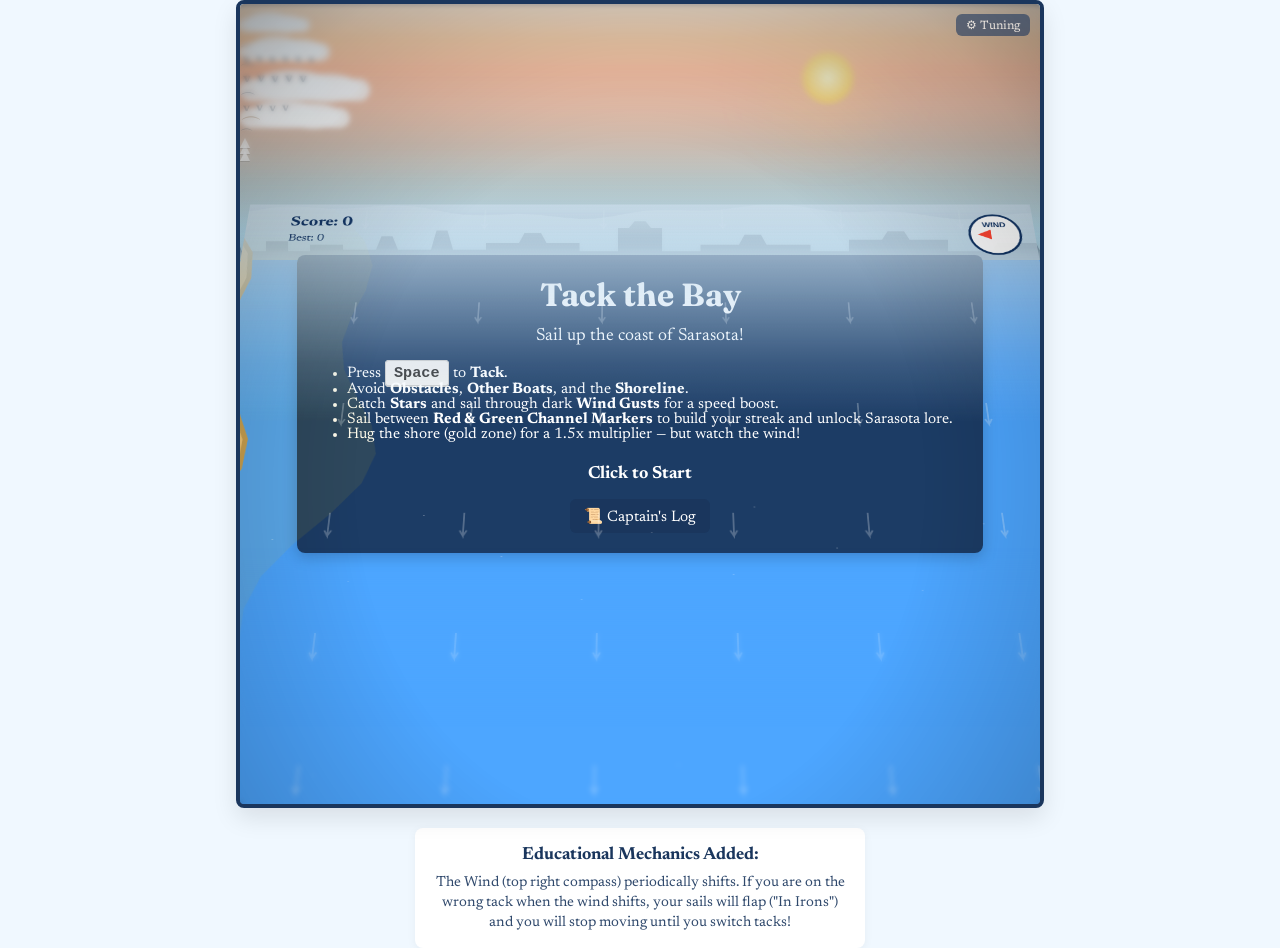
==== site/sailing-game.html @ ba4e2a09 "Tilt-shift toy aesthetic: focus blur bands, vignette, saturation boost, contact shadows on entities," ====
<!DOCTYPE html>
<html lang="en">
<head>
    <meta charset="UTF-8">
    <meta name="viewport" content="width=device-width, initial-scale=1.0">
    <title>Sail2Learn - Interactive Tacking Game</title>
    <style>
        body {
            margin: 0;
            padding: 0;
            display: flex;
            flex-direction: column;
            align-items: center;
            justify-content: center;
            min-height: 100vh;
            background-color: #f0f8ff;
            font-family: 'Newsreader', serif;
        }
        #game-container {
            position: relative;
            width: 100vw;
            max-width: 800px;
            height: 100vh;
            max-height: 800px;
            border: 4px solid #1a365d;
            border-radius: 8px;
            overflow: hidden;
            background-color: #4da6ff; /* vibrant water color (fallback) */
            box-shadow: 0 10px 25px rgba(0,0,0,0.1);
            perspective: 1100px;        /* depth perspective for the world */
            perspective-origin: 50% 90%; /* viewer is roughly behind/above the boat */
        }
        
        /* The horizon layer sits behind the canvas, in HTML so it stays sharp.
           Heights/positions are tuned to match where the tilted canvas's top edge
           appears (~28-32% down from the container top with rotateX(18deg)). */
        #horizon-layer {
            position: absolute;
            top: 0;
            left: 0;
            right: 0;
            height: 32%;          /* Stops above where tilted canvas appears */
            pointer-events: none;
            z-index: 0;
            overflow: hidden;
            /* Gradient: warm sunset only in the upper third, cooling into
               atmospheric blue/haze for the lower two-thirds where the skyline
               sits. This prevents the "yellow band behind the skyline" effect. */
            background: linear-gradient(
                to bottom,
                #ffd9b3 0%,        /* sunset peach top */
                #ffc189 14%,
                #ffb38a 26%,
                #ecb89c 40%,        /* warm-to-cool transition */
                #cdb9aa 55%,        /* dusty atmospheric */
                #b6c4c5 70%,        /* cool gray-blue haze */
                #afd6e8 90%,        /* atmospheric blue */
                #99c8df 100%        /* deeper haze blending into water */
            );
        }
        #horizon-layer .sun {
            position: absolute;
            top: 18%; left: 70%;
            width: 56px; height: 56px;
            border-radius: 50%;
            background: radial-gradient(circle, #fff5c2 0%, #ffd569 55%, rgba(255,200,100,0) 75%);
            box-shadow: 0 0 60px 20px rgba(255, 200, 130, 0.4);
        }
        #horizon-layer .skyline { display: none; }
        /* Skyline sits at the bottom of the horizon layer with a soft alpha fade
           on its lower edge so it blends organically into the water/land instead
           of cutting with a hard line. Pushed slightly below the layer bottom so
           the soft mask region overlaps the tilted canvas top edge. */
        #horizon-layer .skyline-svg {
            position: absolute;
            left: -5%; right: -5%;
            bottom: -8px;
            width: 110%;
            height: 50px;
            opacity: 0.7;
            filter: drop-shadow(0 1px 2px rgba(0,0,0,0.15));
            -webkit-mask-image: linear-gradient(to bottom, #000 0%, #000 60%, rgba(0,0,0,0.4) 85%, transparent 100%);
            mask-image: linear-gradient(to bottom, #000 0%, #000 60%, rgba(0,0,0,0.4) 85%, transparent 100%);
        }
        /* Horizon haze right at the seam, color-matched to the cool atmospheric
           blue at the bottom of the horizon gradient so it doesn't introduce
           any jarring warm tones near the skyline base. */
        #horizon-layer .horizon-haze {
            position: absolute;
            left: -5%; right: -5%;
            bottom: -18px;
            height: 38px;
            background: linear-gradient(to bottom,
                rgba(180, 200, 215, 0) 0%,
                rgba(200, 215, 225, 0.75) 50%,
                rgba(180, 200, 215, 0) 100%);
            pointer-events: none;
            filter: blur(7px);
            z-index: 2;
        }
        #horizon-layer .clouds {
            position: absolute;
            top: 0; left: 0; right: 0; bottom: 30%;
            pointer-events: none;
        }
        #horizon-layer .cloud {
            position: absolute;
            background: rgba(255, 255, 255, 0.85);
            border-radius: 60px;
            filter: blur(2px);
            animation: drift linear infinite;
            will-change: transform;
            left: 0;
        }
        #horizon-layer .cloud::before,
        #horizon-layer .cloud::after {
            content: '';
            position: absolute;
            background: rgba(255, 255, 255, 0.85);
            border-radius: 50%;
        }
        #horizon-layer .cloud::before { width: 60%; height: 140%; left: 10%; top: -40%; }
        #horizon-layer .cloud::after  { width: 50%; height: 130%; right: 8%; top: -25%; }
        @keyframes drift {
            from { transform: translate3d(-120%, 0, 0); }
            to   { transform: translate3d(120vw, 0, 0); }
        }
        /* Distant tiny sailboats on the horizon */
        #horizon-layer .far-sail {
            position: absolute;
            width: 0; height: 0;
            border-left: 5px solid transparent;
            border-right: 5px solid transparent;
            border-bottom: 10px solid rgba(255, 255, 255, 0.8);
            animation: drift-far linear infinite;
            filter: drop-shadow(0 1px 0 rgba(0,0,0,0.2));
            will-change: transform;
            left: 0;
        }
        @keyframes drift-far {
            from { transform: translate3d(-25vw, 0, 0); }
            to   { transform: translate3d(110vw, 0, 0); }
        }
        
        /* Birds in the horizon - layered for depth.
           Using left/right keyframe animation for reliability across all positions.
           will-change: transform tells the browser to GPU-composite these. */
        #horizon-layer .bird-flock {
            position: absolute;
            font-size: 13px;
            opacity: 0.65;
            color: #2c3e50;
            text-shadow: 0 1px 0 rgba(255,255,255,0.4);
            white-space: nowrap;
            animation-name: bird-fly-lr;
            animation-timing-function: linear;
            animation-iteration-count: infinite;
            will-change: transform;
            z-index: 3; /* Above skyline */
            font-weight: 700;
        }
        /* Each individual bird in a flock bobs up and down on its own offset,
           creating the natural undulating V-formation flight pattern. */
        #horizon-layer .bird-flock .v {
            display: inline-block;
            animation: bird-bob 1.4s ease-in-out infinite;
            margin: 0 3px;
            will-change: transform;
        }
        #horizon-layer .bird-flock .v:nth-child(1) { animation-delay: 0s; }
        #horizon-layer .bird-flock .v:nth-child(2) { animation-delay: -0.18s; }
        #horizon-layer .bird-flock .v:nth-child(3) { animation-delay: -0.36s; }
        #horizon-layer .bird-flock .v:nth-child(4) { animation-delay: -0.54s; }
        #horizon-layer .bird-flock .v:nth-child(5) { animation-delay: -0.72s; }
        #horizon-layer .bird-flock .v:nth-child(6) { animation-delay: -0.90s; }
        @keyframes bird-bob {
            0%, 100% { transform: translateY(0); }
            50%      { transform: translateY(-4px); }
        }
        #horizon-layer .bird-single {
            position: absolute;
            font-size: 16px;
            opacity: 0.8;
            color: #2c3e50;
            animation-name: bird-arc-lr;
            animation-timing-function: linear;
            animation-iteration-count: infinite;
            will-change: transform;
            text-shadow: 0 1px 0 rgba(255,255,255,0.3);
            z-index: 3;
        }
        #horizon-layer .bird-single .wing { display: inline-block; animation: flap 0.5s ease-in-out infinite; transform-origin: 50% 100%; }
        
        /* Flying-from-left flock: simply slides across the horizon layer */
        @keyframes bird-fly-lr {
            from { transform: translate3d(-25vw, 0, 0); }
            to   { transform: translate3d(110vw, 0, 0); }
        }
        /* Right-to-left for variation */
        @keyframes bird-fly-rl {
            from { transform: translate3d(110vw, 0, 0); }
            to   { transform: translate3d(-25vw, 0, 0); }
        }
        /* Single bird with a soaring arc */
        @keyframes bird-arc-lr {
            0%   { transform: translate3d(-25vw, 0, 0); }
            45%  { transform: translate3d(40vw, -16px, 0); }
            55%  { transform: translate3d(50vw, -16px, 0); }
            100% { transform: translate3d(110vw, 0, 0); }
        }
        @keyframes bird-arc-rl {
            0%   { transform: translate3d(110vw, 0, 0); }
            50%  { transform: translate3d(40vw, -14px, 0); }
            100% { transform: translate3d(-25vw, 0, 0); }
        }
        @keyframes flap {
            0%, 100% { transform: scaleY(1); }
            50%      { transform: scaleY(0.4); }
        }
        
        /* The canvas now lives inside a tilted "world stage". The stage is
           overscaled wider than the container so when it tilts in 3D the visible
           world fills the entire container. */
        #world-stage {
            position: absolute;
            top: 0;
            left: -12%;
            width: 124%;
            height: 100%;
            transform-style: preserve-3d;
            transform: rotateX(22deg) translateZ(0);
            transform-origin: 50% 100%;
            z-index: 1;
        }
        body.flat-view #world-stage {
            transform: none;
            left: 0;
            width: 100%;
        }
        body.flat-view #horizon-layer { display: none; }
        
        /* Atmospheric haze - cool blue-gray fade at top of canvas to harmonize
           with the bottom of the horizon gradient and sell depth. */
        #atmosphere-fade {
            position: absolute;
            top: 0; left: 0; right: 0;
            height: 30%;
            pointer-events: none;
            background: linear-gradient(to bottom,
                rgba(190, 210, 225, 0.4) 0%,
                rgba(195, 215, 230, 0.15) 50%,
                rgba(200, 220, 235, 0) 100%);
            z-index: 2;
        }
        
        /* Tilt-shift focus blur - crisp horizontal band of focus in the middle,
           progressive blur toward the top (distance) and bottom (foreground),
           giving the world a "miniature toy photograph" feel. */
        #tilt-shift-blur-top, #tilt-shift-blur-bottom {
            position: absolute;
            left: -10%; right: -10%;
            pointer-events: none;
            z-index: 3;
        }
        #tilt-shift-blur-top {
            top: 0;
            height: 25%;
            backdrop-filter: blur(2.4px);
            -webkit-backdrop-filter: blur(2.4px);
            -webkit-mask-image: linear-gradient(to bottom, #000 0%, #000 30%, transparent 100%);
            mask-image: linear-gradient(to bottom, #000 0%, #000 30%, transparent 100%);
        }
        #tilt-shift-blur-bottom {
            bottom: 0;
            height: 32%;
            backdrop-filter: blur(2.5px);
            -webkit-backdrop-filter: blur(2.5px);
            -webkit-mask-image: linear-gradient(to top, #000 0%, #000 30%, transparent 100%);
            mask-image: linear-gradient(to top, #000 0%, #000 30%, transparent 100%);
        }
        
        /* Saturation/contrast boost on the world stage to enhance toy aesthetic */
        #world-stage { filter: saturate(1.18) contrast(1.05); }
        
        /* Vignette darkens the very edges, focusing attention */
        #vignette {
            position: absolute;
            top: 0; left: 0; right: 0; bottom: 0;
            pointer-events: none;
            z-index: 3;
            background: radial-gradient(ellipse at 50% 60%,
                rgba(0,0,0,0) 50%,
                rgba(0,0,0,0.18) 85%,
                rgba(0,0,0,0.32) 100%);
        }
        
        body.flat-view #tilt-shift-blur-top,
        body.flat-view #tilt-shift-blur-bottom,
        body.flat-view #vignette { display: none; }
        body.flat-view #world-stage { filter: none; }
        #canvas {
            display: block;
            width: 100%;
            height: 100%;
            position: relative;
            z-index: 1;
        }
        
        #ui-layer {
            position: absolute;
            top: 0; left: 0; right: 0; bottom: 0;
            pointer-events: none;
            display: flex;
            flex-direction: column;
            align-items: center;
            justify-content: center;
        }
        .message {
            background: rgba(26, 54, 93, 0.95);
            color: white;
            padding: 20px 30px;
            border-radius: 8px;
            text-align: center;
            pointer-events: auto;
            cursor: pointer;
            box-shadow: 0 4px 15px rgba(0,0,0,0.2);
        }
        h1 { margin: 0 0 10px 0; font-family: 'Fraunces', serif; }
        p { margin: 0; font-size: 1.1rem; line-height: 1.4; }
        
        #instructions {
            margin-top: 20px;
            color: #1a365d;
            text-align: center;
            max-width: 420px;
            background: white;
            padding: 15px;
            border-radius: 8px;
            box-shadow: 0 2px 10px rgba(0,0,0,0.05);
        }
        .key {
            background: #eee;
            padding: 3px 8px;
            border-radius: 4px;
            border: 1px solid #ccc;
            border-bottom: 2px solid #ccc;
            font-family: monospace;
            font-weight: bold;
            color: #333;
        }
        .log-button {
            display: inline-block;
            margin-top: 12px;
            background: #1a365d;
            color: #fff;
            border: none;
            border-radius: 6px;
            padding: 8px 14px;
            cursor: pointer;
            font-family: 'Newsreader', serif;
            font-size: 0.95rem;
            pointer-events: auto;
        }
        .log-button:hover { background: #294b7a; }
        #captains-log {
            position: absolute;
            top: 50%; left: 50%;
            transform: translate(-50%, -50%);
            background: #fff8e7;
            color: #1a365d;
            border: 3px solid #1a365d;
            border-radius: 10px;
            padding: 22px 26px;
            max-width: 460px;
            width: 85%;
            max-height: 75%;
            overflow-y: auto;
            box-shadow: 0 8px 30px rgba(0,0,0,0.35);
            pointer-events: auto;
            display: none;
            z-index: 10;
        }
        #captains-log h2 { font-family: 'Fraunces', serif; margin: 0 0 8px; }
        #captains-log .lore-entry {
            border-top: 1px solid #d9c89a;
            padding: 10px 0;
        }
        #captains-log .lore-entry:first-of-type { border-top: none; }
        #captains-log .lore-title { font-weight: bold; font-family: 'Fraunces', serif; margin-bottom: 4px; }
        #captains-log .lore-locked { color: #999; font-style: italic; }
        .toast {
            position: absolute;
            top: 90px;
            left: 50%;
            transform: translateX(-50%);
            background: rgba(26, 54, 93, 0.95);
            color: #fff;
            border-left: 4px solid #f1c40f;
            border-radius: 6px;
            padding: 10px 16px;
            min-width: 240px;
            max-width: 80%;
            box-shadow: 0 4px 14px rgba(0,0,0,0.25);
            font-size: 0.95rem;
            pointer-events: none;
            opacity: 0;
            transition: opacity 0.4s ease;
            z-index: 5;
        }
        .toast.show { opacity: 1; }
        .toast .toast-title { font-family: 'Fraunces', serif; font-weight: bold; color: #f1c40f; margin-bottom: 2px; }
        
        #debug-panel {
            position: absolute;
            top: 10px;
            right: 10px;
            background: rgba(255, 248, 231, 0.96);
            border: 2px solid #1a365d;
            border-radius: 8px;
            padding: 10px 14px;
            font-family: 'Newsreader', serif;
            font-size: 0.82rem;
            color: #1a365d;
            box-shadow: 0 4px 14px rgba(0,0,0,0.2);
            pointer-events: auto;
            z-index: 6;
            min-width: 220px;
            display: none;
        }
        #debug-panel.visible { display: block; }
        #debug-panel h3 {
            margin: 0 0 8px;
            font-family: 'Fraunces', serif;
            font-size: 0.95rem;
            display: flex;
            justify-content: space-between;
            align-items: center;
        }
        #debug-panel h3 button {
            background: transparent;
            border: 1px solid #1a365d;
            color: #1a365d;
            border-radius: 4px;
            font-size: 0.7rem;
            padding: 2px 6px;
            cursor: pointer;
        }
        #debug-panel label {
            display: block;
            margin: 6px 0 1px;
            font-weight: 600;
        }
        #debug-panel .row {
            display: flex;
            align-items: center;
            gap: 6px;
        }
        #debug-panel input[type="range"] {
            flex: 1;
            margin: 0;
        }
        #debug-panel .val {
            min-width: 38px;
            text-align: right;
            font-family: monospace;
            font-size: 0.8rem;
            color: #c0392b;
        }
        #debug-toggle-btn {
            position: absolute;
            top: 10px;
            right: 10px;
            z-index: 5;
            background: rgba(26, 54, 93, 0.85);
            color: #fff;
            border: none;
            border-radius: 6px;
            padding: 4px 10px;
            font-family: 'Newsreader', serif;
            font-size: 0.75rem;
            cursor: pointer;
            pointer-events: auto;
            opacity: 0.7;
        }
        #debug-toggle-btn:hover { opacity: 1; }
        
        /* Pokedex-style unlock popup */
        #unlock-popup {
            position: absolute;
            top: 0; left: 0; right: 0; bottom: 0;
            background: rgba(0,0,0,0.55);
            display: none;
            align-items: center;
            justify-content: center;
            z-index: 20;
            pointer-events: auto;
        }
        #unlock-popup .card {
            background: linear-gradient(160deg, #fff8e7 0%, #fbe9b4 100%);
            border: 4px solid #1a365d;
            border-radius: 14px;
            padding: 22px 28px;
            max-width: 420px;
            width: 80%;
            text-align: center;
            box-shadow: 0 0 0 4px #f1c40f, 0 18px 40px rgba(0,0,0,0.45);
            animation: popIn 0.45s cubic-bezier(0.34, 1.56, 0.64, 1);
        }
        @keyframes popIn {
            0% { transform: scale(0.4) rotate(-8deg); opacity: 0; }
            60% { transform: scale(1.08) rotate(2deg); }
            100% { transform: scale(1) rotate(0); opacity: 1; }
        }
        #unlock-popup .banner {
            background: #f1c40f;
            color: #1a365d;
            font-weight: 700;
            letter-spacing: 1px;
            text-transform: uppercase;
            font-size: 0.85rem;
            display: inline-block;
            padding: 4px 12px;
            border-radius: 4px;
            margin-bottom: 8px;
        }
        #unlock-popup .icon {
            font-size: 4rem;
            margin: 8px 0;
            animation: bob 2s ease-in-out infinite;
            display: inline-block;
        }
        @keyframes bob {
            0%, 100% { transform: translateY(0); }
            50% { transform: translateY(-8px); }
        }
        #unlock-popup h2 { font-family: 'Fraunces', serif; margin: 4px 0 6px; color: #1a365d; }
        #unlock-popup .subtitle { font-style: italic; color: #555; font-size: 0.9rem; margin-bottom: 10px; }
        #unlock-popup .body { color: #1a365d; font-size: 0.95rem; line-height: 1.45; text-align: left; padding: 8px 4px; }
        #unlock-popup .stat-row { display: flex; gap: 10px; justify-content: center; margin: 12px 0; flex-wrap: wrap; }
        #unlock-popup .stat { background: #1a365d; color: #f1c40f; border-radius: 6px; padding: 4px 10px; font-size: 0.8rem; font-weight: 600; }
        
        /* Shop modal */
        #shop-modal {
            position: absolute;
            top: 50%; left: 50%;
            transform: translate(-50%, -50%);
            background: #fff8e7;
            border: 3px solid #1a365d;
            border-radius: 12px;
            padding: 18px 22px;
            width: 88%;
            max-width: 520px;
            max-height: 82%;
            overflow: hidden;
            display: none;
            flex-direction: column;
            pointer-events: auto;
            z-index: 12;
            box-shadow: 0 12px 40px rgba(0,0,0,0.4);
        }
        #shop-modal h2 {
            font-family: 'Fraunces', serif;
            margin: 0 0 4px;
            color: #1a365d;
            display: flex; align-items: center; justify-content: space-between;
        }
        #shop-modal .shop-tabs { display: flex; gap: 6px; margin: 10px 0; border-bottom: 2px solid #d9c89a; }
        #shop-modal .shop-tab {
            background: transparent; border: none; padding: 8px 14px;
            cursor: pointer; font-family: 'Newsreader', serif; font-size: 0.95rem;
            color: #888; border-bottom: 3px solid transparent; margin-bottom: -2px;
        }
        #shop-modal .shop-tab.active { color: #1a365d; font-weight: 700; border-bottom-color: #f1c40f; }
        #shop-modal .shop-content { overflow-y: auto; flex: 1; padding: 6px 2px; max-height: 50vh; }
        #shop-modal .currency { background: #1a365d; color: #f1c40f; padding: 4px 10px; border-radius: 6px; font-weight: 700; font-size: 0.85rem; }
        #shop-modal .purchase-btn {
            width: 100%;
            background: #16a085;
            color: #fff;
            border: none;
            border-radius: 6px;
            padding: 12px;
            font-family: 'Fraunces', serif;
            font-size: 1rem;
            font-weight: 700;
            cursor: pointer;
            margin-top: 8px;
            transition: background 0.15s;
        }
        #shop-modal .purchase-btn:hover { background: #1abc9c; }
        #shop-modal .purchase-btn:disabled { background: #999; cursor: not-allowed; }
        #shop-modal .pokedex-grid {
            display: grid; grid-template-columns: repeat(4, 1fr); gap: 8px; margin-bottom: 12px;
        }
        #shop-modal .pokedex-cell {
            aspect-ratio: 1; border: 2px solid #d9c89a; border-radius: 6px;
            display: flex; align-items: center; justify-content: center;
            background: #f3e6c0; font-size: 1.6rem; cursor: pointer;
            transition: transform 0.1s;
        }
        #shop-modal .pokedex-cell:hover { transform: scale(1.08); border-color: #1a365d; }
        #shop-modal .pokedex-cell.locked { color: #aaa; background: #ddd; }
        #shop-modal .upgrades-soon { color: #777; text-align: center; padding: 30px 10px; font-style: italic; }
        
        /* Dock prompt floating in world */
        .dock-hint-pill {
            background: rgba(241, 196, 15, 0.95);
            color: #1a365d;
            font-weight: 700;
            padding: 6px 14px;
            border-radius: 16px;
            box-shadow: 0 3px 8px rgba(0,0,0,0.3);
            font-family: 'Newsreader', serif;
            font-size: 0.9rem;
        }
    </style>
    <link href="https://fonts.googleapis.com/css2?family=Fraunces:opsz,wght@9..144,600&family=Newsreader:wght@400;500&display=swap" rel="stylesheet">
</head>
<body>

    <div id="game-container">
        <div id="horizon-layer">
            <div class="sun"></div>
            <div class="clouds">
                <div class="cloud" style="top: 22%; width: 90px; height: 18px; animation-duration: 70s; animation-delay: -20s;"></div>
                <div class="cloud" style="top: 42%; width: 130px; height: 22px; animation-duration: 95s; animation-delay: -50s;"></div>
                <div class="cloud" style="top: 8%;  width: 70px;  height: 14px; animation-duration: 55s; animation-delay: -10s;"></div>
                <div class="cloud" style="top: 58%; width: 110px; height: 20px; animation-duration: 85s; animation-delay: -65s;"></div>
                <div class="far-sail" style="top: 78%; animation-duration: 220s; animation-delay: -30s;"></div>
                <div class="far-sail" style="top: 82%; animation-duration: 280s; animation-delay: -110s;"></div>
                <div class="far-sail" style="top: 75%; animation-duration: 250s; animation-delay: -180s;"></div>
                <!-- Distant pelican V-formations - gliding across the sky with natural bob -->
                <div class="bird-flock" style="top: 38%; animation-duration: 90s; animation-delay: -20s; opacity: 0.55;">
                    <span class="v">v</span><span class="v">v</span><span class="v">v</span><span class="v">v</span><span class="v">v</span>
                </div>
                <div class="bird-flock" style="top: 55%; animation-duration: 120s; animation-delay: -75s; font-size: 11px; opacity: 0.42;">
                    <span class="v">v</span><span class="v">v</span><span class="v">v</span><span class="v">v</span>
                </div>
                <div class="bird-flock" style="top: 28%; animation-duration: 135s; animation-delay: -100s; animation-name: bird-fly-rl; font-size: 11px; opacity: 0.4;">
                    <span class="v">v</span><span class="v">v</span><span class="v">v</span><span class="v">v</span><span class="v">v</span><span class="v">v</span>
                </div>
                <!-- Individual seagulls with flapping wings (closer, more visible) -->
                <div class="bird-single" style="top: 32%; animation-duration: 38s; animation-delay: -3s;"><span class="wing">⌒</span></div>
                <div class="bird-single" style="top: 48%; animation-duration: 52s; animation-delay: -28s; animation-name: bird-arc-rl;"><span class="wing">⌒</span></div>
                <div class="bird-single" style="top: 68%; animation-duration: 32s; animation-delay: -15s; font-size: 13px; opacity: 0.55;"><span class="wing">⌒</span></div>
                <div class="bird-single" style="top: 22%; animation-duration: 46s; animation-delay: -38s; font-size: 12px; opacity: 0.5;"><span class="wing">⌒</span></div>
                <!-- Big lone osprey, very rare -->
                <div class="bird-single" style="top: 60%; animation-duration: 75s; animation-delay: -10s; font-size: 22px; color: #8b5a2b; opacity: 0.65; animation-name: bird-arc-rl;"><span class="wing">⌒</span></div>
            </div>
            <svg class="skyline-svg" viewBox="0 0 800 60" preserveAspectRatio="none">
                <!-- Stylized Sarasota skyline silhouette -->
                <path d="M0,60 L0,40 L25,40 L28,30 L35,30 L38,40 L60,40 L60,28 L80,28 L80,40 L100,40 L100,32 L130,32 L130,38 L160,38 L165,22 L175,22 L180,38 L210,38 L215,15 L225,15 L230,38 L260,38 L260,30 L290,30 L295,18 L310,18 L315,30 L345,30 L345,40 L380,40 L380,12 L390,12 L395,4 L405,4 L410,12 L420,12 L420,40 L455,40 L455,32 L490,32 L495,20 L510,20 L515,32 L555,32 L555,40 L590,40 L590,26 L620,26 L625,16 L640,16 L645,26 L680,26 L680,40 L720,40 L725,30 L760,30 L763,38 L800,38 L800,60 Z" fill="#33526b"/>
            </svg>
            <div class="horizon-haze"></div>
        </div>
        <div id="world-stage">
            <canvas id="canvas"></canvas>
        </div>
        <div id="atmosphere-fade"></div>
        <div id="tilt-shift-blur-top"></div>
        <div id="tilt-shift-blur-bottom"></div>
        <div id="vignette"></div>
        <div id="ui-layer">
            <div id="start-screen" class="message">
                <h1>Tack the Bay</h1>
                <p>Sail up the coast of Sarasota!</p>
                <ul style="text-align: left; font-size: 0.95rem; margin-top: 15px; padding-left: 20px;">
                    <li>Press <span class="key">Space</span> to <b>Tack</b>.</li>
                    <li>Avoid <b>Obstacles</b>, <b>Other Boats</b>, and the <b>Shoreline</b>.</li>
                    <li>Catch <b>Stars</b> and sail through dark <b>Wind Gusts</b> for a speed boost.</li>
                    <li>Sail between <b>Red &amp; Green Channel Markers</b> to build your streak and unlock Sarasota lore.</li>
                    <li>Hug the shore (gold zone) for a 1.5x multiplier — but watch the wind!</li>
                </ul>
                <p style="margin-top: 20px; font-weight: bold;">Click to Start</p>
                <button class="log-button" id="open-log-btn" onclick="event.stopPropagation(); document.getElementById('captains-log').style.display='block'; renderCaptainsLog();">📜 Captain's Log</button>
            </div>
            <div id="game-over-screen" class="message" style="display: none;">
                <h1>Oh no!</h1>
                <p>You crashed your boat.</p>
                <p style="margin-top: 15px; font-weight: bold;">Click to Try Again</p>
                <button class="log-button" onclick="event.stopPropagation(); document.getElementById('captains-log').style.display='block'; renderCaptainsLog();">📜 Captain's Log</button>
            </div>
            <div id="captains-log">
                <h2>📜 Captain's Log</h2>
                <p style="font-size: 0.9rem; opacity: 0.8;">Sarasota Bay lore unlocked through your sailing achievements.</p>
                <div id="log-entries"></div>
                <button class="log-button" style="margin-top: 14px;" onclick="document.getElementById('captains-log').style.display='none';">Close</button>
            </div>
            <div id="toast" class="toast"></div>
            
            <!-- Pokedex-style unlock popup (used for both achievements and wildlife) -->
            <div id="unlock-popup">
                <div class="card">
                    <div class="banner" id="unlock-banner">New Discovery!</div>
                    <div class="icon" id="unlock-icon">🐬</div>
                    <h2 id="unlock-title">Title</h2>
                    <div class="subtitle" id="unlock-subtitle"></div>
                    <div class="stat-row" id="unlock-stats"></div>
                    <div class="body" id="unlock-body">Body text</div>
                    <button class="log-button" style="margin-top:14px;" onclick="closeUnlockPopup();">Got it!</button>
                </div>
            </div>
            
            <!-- Shop modal -->
            <div id="shop-modal">
                <h2>
                    <span>🏝 Trader Island</span>
                    <span class="currency" id="shop-currency">∞ shells</span>
                </h2>
                <div style="font-size:0.85rem; color:#666; margin-bottom:6px;">Welcome aboard, captain. Browse the wares and we'll see if anything strikes your fancy.</div>
                <div class="shop-tabs">
                    <button class="shop-tab active" data-tab="wildlife" onclick="switchShopTab('wildlife')">🦀 Wildlife</button>
                    <button class="shop-tab" data-tab="upgrades" onclick="switchShopTab('upgrades')">⛵ Ship Upgrades</button>
                </div>
                <div class="shop-content" id="shop-content"></div>
                <button class="log-button" style="margin-top:10px;" onclick="closeShop();">Cast Off</button>
            </div>
            <button id="debug-toggle-btn" onclick="event.stopPropagation(); toggleDebugPanel();">⚙ Tuning</button>
            <div id="debug-panel">
                <h3>
                    Speed Tuning
                    <button onclick="event.stopPropagation(); toggleDebugPanel();">hide</button>
                </h3>
                <label>Base Speed <span class="val" id="val-base">1.20</span></label>
                <div class="row"><input type="range" id="t-base" min="0.6" max="1.6" step="0.05" value="1.0"></div>
                
                <label>In Irons <span class="val" id="val-irons">0.18</span></label>
                <div class="row"><input type="range" id="t-irons" min="0.05" max="0.6" step="0.01" value="0.32"></div>
                
                <label>Close-Hauled <span class="val" id="val-close">1.20</span></label>
                <div class="row"><input type="range" id="t-close" min="0.6" max="1.5" step="0.05" value="1.0"></div>
                
                <label>Beam Reach (top) <span class="val" id="val-beam">1.90</span></label>
                <div class="row"><input type="range" id="t-beam" min="0.8" max="2.2" step="0.05" value="1.45"></div>
                
                <label>Running <span class="val" id="val-run">1.30</span></label>
                <div class="row"><input type="range" id="t-run" min="0.6" max="1.8" step="0.05" value="1.15"></div>
                
                <hr style="margin:10px 0; border:none; border-top:1px solid #d9c89a;">
                
                <label>Puff Multiplier <span class="val" id="val-puff">2.20</span></label>
                <div class="row"><input type="range" id="t-puff" min="1.0" max="3.0" step="0.05" value="1.5"></div>
                
                <label>Star Jump Multiplier <span class="val" id="val-jump">1.80</span></label>
                <div class="row"><input type="range" id="t-jump" min="1.0" max="2.5" step="0.05" value="1.3"></div>
                
                <label>Recovery Multiplier <span class="val" id="val-rec">1.50</span></label>
                <div class="row"><input type="range" id="t-rec" min="1.0" max="2.0" step="0.05" value="1.25"></div>
                
                <button id="reset-tuning" style="margin-top:10px; width:100%; background:#1a365d; color:#fff; border:none; border-radius:4px; padding:6px; cursor:pointer; font-family:'Newsreader',serif;">Reset to Tightened Defaults</button>
                
                <hr style="margin:10px 0; border:none; border-top:1px solid #d9c89a;">
                <label style="display:flex; align-items:center; gap:6px;">
                    <input type="checkbox" id="t-flat" onchange="document.body.classList.toggle('flat-view', this.checked); resizeCanvas();">
                    Flat (top-down) view
                </label>
                <label style="display:block; margin-top:6px;">
                    Perspective tilt <span class="val" id="val-tilt">18°</span>
                </label>
                <div class="row"><input type="range" id="t-tilt" min="0" max="35" step="1" value="22" oninput="document.getElementById('val-tilt').textContent = this.value+'°'; document.querySelector('#world-stage').style.transform = 'rotateX('+this.value+'deg) translateZ(0)';"></div>
            </div>
        </div>
    </div>
    
    <div id="instructions">
        <p><strong>Educational Mechanics Added:</strong></p>
        <p style="font-size: 0.9em; margin-top: 5px; opacity: 0.9;">
            The Wind (top right compass) periodically shifts. If you are on the wrong tack when the wind shifts, your sails will flap ("In Irons") and you will stop moving until you switch tacks!
        </p>
    </div>

    <script>
        const canvas = document.getElementById('canvas');
        const ctx = canvas.getContext('2d');
        const startScreen = document.getElementById('start-screen');
        const gameOverScreen = document.getElementById('game-over-screen');
        const container = document.getElementById('game-container');

        const worldStage = document.getElementById('world-stage');

        // Responsive Canvas - sized to the world-stage (which may be wider than the container)
        function resizeCanvas() {
            canvas.width = worldStage.clientWidth;
            canvas.height = worldStage.clientHeight;
        }
        window.addEventListener('resize', resizeCanvas);
        resizeCanvas();

        let gameState = 'start'; 
        let frameCount = 0;

        let windDir = Math.PI / 2; // Wind blowing straight down
        let targetWindDir = Math.PI / 2;

        let camera = { x: 0, y: 0 };
        let boat = {
            x: 1000,
            y: 0,
            angle: -Math.PI / 4,
            tack: 1, // 1 for right tack, -1 for left tack
            color: '#ffffff',
            spin: 0,
            jump: 0, 
            slowTimer: 0,
            puffTimer: 0,
            ironsTimer: 0,
            score: 0,
            crashed: false
        };

        let bestScore = localStorage.getItem('sail2learn_best_score') || 0;
        
        // Speed tuning - tightened range so the player feels more in control
        // Top speed reduced, in-irons sped up, multipliers softened
        const DEFAULT_TUNING = {
            base: 1.0,
            irons: 0.32,
            close: 1.0,
            beam: 1.45,
            run: 1.15,
            puff: 1.5,
            jump: 1.3,
            rec: 1.25
        };
        let tuning = Object.assign({}, DEFAULT_TUNING);
        
        function bindTuningSlider(id, key, fmt) {
            const slider = document.getElementById(id);
            const label = document.getElementById('val-' + key);
            slider.value = tuning[key];
            label.textContent = (+slider.value).toFixed(2);
            slider.addEventListener('input', () => {
                tuning[key] = +slider.value;
                label.textContent = (+slider.value).toFixed(2);
            });
        }
        
        function initTuningPanel() {
            bindTuningSlider('t-base', 'base');
            bindTuningSlider('t-irons', 'irons');
            bindTuningSlider('t-close', 'close');
            bindTuningSlider('t-beam', 'beam');
            bindTuningSlider('t-run', 'run');
            bindTuningSlider('t-puff', 'puff');
            bindTuningSlider('t-jump', 'jump');
            bindTuningSlider('t-rec', 'rec');
            document.getElementById('reset-tuning').addEventListener('click', (ev) => {
                ev.stopPropagation();
                tuning = Object.assign({}, DEFAULT_TUNING);
                bindTuningSlider('t-base', 'base');
                bindTuningSlider('t-irons', 'irons');
                bindTuningSlider('t-close', 'close');
                bindTuningSlider('t-beam', 'beam');
                bindTuningSlider('t-run', 'run');
                bindTuningSlider('t-puff', 'puff');
                bindTuningSlider('t-jump', 'jump');
                bindTuningSlider('t-rec', 'rec');
            });
        }
        
        function toggleDebugPanel() {
            const panel = document.getElementById('debug-panel');
            const btn = document.getElementById('debug-toggle-btn');
            const visible = panel.classList.toggle('visible');
            btn.style.display = visible ? 'none' : 'block';
        }
        
        let entities = [];
        let inIrons = false;
        let isLeeBowed = false;
        let floatingTexts = [];
        let scoreJuiceTimer = 0;
        let recentScoreGain = 0;
        let obstacleCooldown = 0;

        // Channel marker state
        let nextMarkerY = -600;       // World-Y where the next marker pair will spawn
        let markerStreak = 0;         // Current consecutive gates passed
        let lastMarkerPairId = -1;    // Avoid double-counting
        let markerPairCounter = 0;
        
        // Trader islands
        let nextTraderY = -1400;       // Spaced along the bay
        let traderCounter = 0;
        
        // Wind shift preview state
        let nextWindShiftFrame = 480; // First wind shift will happen at frame 480
        let windShiftPreviewActive = false;
        
        // In-Irons recovery tracking
        let lastInIronsEndFrame = -9999;
        let lastInIronsStartFrame = -9999;
        
        // Achievements (persisted)
        let unlockedAchievements = JSON.parse(localStorage.getItem('sail2learn_achievements') || '{}');
        let unlockedWildlife = JSON.parse(localStorage.getItem('sail2learn_wildlife') || '{}');
        let currentShopTab = 'wildlife';
        let currentTraderIsland = null; // Reference to a trader entity if currently within docking radius
        let lastDockedTraderId = -1; // Don't immediately re-trigger after closing
        
        // Sarasota Bay wildlife Pokédex
        // Anthropology-derived - real species native to or commonly found in Sarasota Bay
        const WILDLIFE_CATALOG = [
            {
                id: 'manatee', emoji: '🐄', commonName: 'Florida Manatee', latin: 'Trichechus manatus latirostris',
                stats: ['~10 ft', '~1,000 lb', 'Herbivore'],
                lore: 'Sarasota Bay is one of the most important year-round manatee habitats in Florida. These gentle "sea cows" graze on seagrass beds in shallow water and surface every 3-5 minutes to breathe. Local boaters watch carefully for their distinctive snouts at the surface — boat strikes remain their leading mortality cause.'
            },
            {
                id: 'dolphin', emoji: '🐬', commonName: 'Bottlenose Dolphin', latin: 'Tursiops truncatus',
                stats: ['~8-12 ft', '~500 lb', 'Top Predator'],
                lore: 'The Sarasota Dolphin Research Program (run by the Chicago Zoological Society) has tracked the same resident dolphin community here since 1970 — the longest-running study of any wild dolphin population in the world. Many have personal names and tracked family lineages spanning five generations.'
            },
            {
                id: 'pelican', emoji: '🦤', commonName: 'Brown Pelican', latin: 'Pelecanus occidentalis',
                stats: ['~50 in wing', 'Plunge-diver', 'Resident'],
                lore: 'A Florida success story. Pelicans were nearly wiped out by DDT in the 1970s but have rebounded dramatically; you\'ll see them gliding inches above the water in formation along the bay\'s causeways. They can plunge from 60 feet up and inflate throat air sacs to cushion the impact.'
            },
            {
                id: 'snook', emoji: '🐟', commonName: 'Common Snook', latin: 'Centropomus undecimalis',
                stats: ['~24-44 in', 'Ambush hunter', 'Game fish'],
                lore: 'The state\'s most prized inshore game fish. Snook patrol the mangrove edges of Sarasota Bay where their distinctive black lateral line camouflages them against shadows. They\'re unusually cold-sensitive — a hard freeze in 2010 killed an estimated 90% of the local population, which has since rebounded.'
            },
            {
                id: 'osprey', emoji: '🦅', commonName: 'Osprey', latin: 'Pandion haliaetus',
                stats: ['~63 in wing', 'Fish specialist', 'Resident'],
                lore: 'Locally called "fish hawks." Reversible outer toes and barbed footpads let them grip slippery fish that they\'ve plucked from the bay. Many of Sarasota\'s power line poles support active osprey nests — the same pair often returns to the same nest year after year.'
            },
            {
                id: 'tarpon', emoji: '🐠', commonName: 'Atlantic Tarpon', latin: 'Megalops atlanticus',
                stats: ['~4-8 ft', '~80-280 lb', 'Silver King'],
                lore: 'The "Silver King" — fly-fishing\'s most coveted shallow-water trophy. Tarpon migrate through Sarasota Bay between May and July, often visible rolling at the surface to gulp atmospheric air through their primitive lungs. Anglers travel internationally to catch (and release) one.'
            },
            {
                id: 'horseshoecrab', emoji: '🦀', commonName: 'Horseshoe Crab', latin: 'Limulus polyphemus',
                stats: ['~450 mil yrs old', 'Living fossil', 'Spawner'],
                lore: 'A living fossil older than dinosaurs. Their distinctive blue copper-based blood is harvested by biomedical labs to test injectable drugs for bacterial contamination — a single quart can be worth $15,000. Sarasota beaches host modest spring spawning aggregations under full moons.'
            },
            {
                id: 'redfish', emoji: '🟥', commonName: 'Red Drum', latin: 'Sciaenops ocellatus',
                stats: ['~24-40 in', 'School fish', 'Tailspot'],
                lore: 'Easy to identify by the single (sometimes multiple) black tail spot — believed to confuse predators into attacking the wrong end. "Tailing redfish" in shallow water is one of saltwater fly-fishing\'s most iconic sights. They feed nose-down with tails breaking the surface.'
            },
            {
                id: 'seagrass', emoji: '🌿', commonName: 'Turtle Grass', latin: 'Thalassia testudinum',
                stats: ['Foundation', 'Carbon sink', 'Threatened'],
                lore: 'Sarasota Bay\'s seagrass meadows are the foundation of the entire estuary food web — feeding manatees, sheltering juvenile fish, and storing more carbon per acre than tropical rainforest. Bay-wide monitoring tracks coverage annually; declines correlate strongly with watershed nitrogen loads.'
            },
            {
                id: 'stingray', emoji: '🦑', commonName: 'Atlantic Stingray', latin: 'Hypanus sabinus',
                stats: ['~10 in', 'Bottom-dweller', 'Sand-buried'],
                lore: 'The most common ray in Sarasota Bay\'s shallow flats. Locals practice the "stingray shuffle" — sliding their feet along sandy bottoms to scare rays out of hiding rather than stepping on them. Their barbed tail is purely defensive; rays are not aggressive toward swimmers.'
            },
            {
                id: 'spoonbill', emoji: '🦩', commonName: 'Roseate Spoonbill', latin: 'Platalea ajaja',
                stats: ['~32 in', 'Filter feeder', 'Pink plumage'],
                lore: 'Often mistaken for flamingos but actually closer relatives of ibises. Their distinctive flat spoon-shaped bills sweep side-to-side through shallow water to detect prey by touch. The pink color comes from carotenoids in the crustaceans they eat — same pigments that color flamingos.'
            },
            {
                id: 'mangrove', emoji: '🌳', commonName: 'Red Mangrove', latin: 'Rhizophora mangle',
                stats: ['Stilt roots', 'Salt filter', 'Nursery'],
                lore: 'The "walking trees" of Sarasota Bay. Their iconic prop roots filter saltwater and create labyrinthine nurseries where 80% of the bay\'s commercial fish species spend their juvenile years. Florida law protects them; no waterfront homeowner can legally cut them without a permit.'
            }
        ];
        let playerCurrency = Infinity; // Placeholder - will become real later
        
        function showUnlockPopup(opts) {
            document.getElementById('unlock-banner').textContent = opts.banner || 'New Entry Unlocked!';
            document.getElementById('unlock-icon').textContent = opts.icon || '✨';
            document.getElementById('unlock-title').textContent = opts.title || '';
            document.getElementById('unlock-subtitle').textContent = opts.subtitle || '';
            document.getElementById('unlock-body').textContent = opts.body || '';
            const stats = document.getElementById('unlock-stats');
            stats.innerHTML = '';
            (opts.stats || []).forEach(s => {
                const el = document.createElement('div');
                el.className = 'stat';
                el.textContent = s;
                stats.appendChild(el);
            });
            const popup = document.getElementById('unlock-popup');
            popup.style.display = 'flex';
            // Force reflow for animation restart
            const card = popup.querySelector('.card');
            card.style.animation = 'none';
            void card.offsetWidth;
            card.style.animation = '';
        }
        
        function closeUnlockPopup() {
            document.getElementById('unlock-popup').style.display = 'none';
        }
        
        function openShop(traderId) {
            currentTraderIsland = traderId;
            lastDockedTraderId = traderId;
            document.getElementById('shop-modal').style.display = 'flex';
            renderShopTab();
        }
        
        function closeShop() {
            document.getElementById('shop-modal').style.display = 'none';
            currentTraderIsland = null;
        }
        
        function switchShopTab(tab) {
            currentShopTab = tab;
            document.querySelectorAll('.shop-tab').forEach(t => {
                t.classList.toggle('active', t.dataset.tab === tab);
            });
            renderShopTab();
        }
        
        function renderShopTab() {
            const c = document.getElementById('shop-content');
            if (currentShopTab === 'wildlife') {
                const totalEntries = WILDLIFE_CATALOG.length;
                const unlockedCount = Object.keys(unlockedWildlife).length;
                const remaining = totalEntries - unlockedCount;
                let grid = '<div class="pokedex-grid">';
                WILDLIFE_CATALOG.forEach(w => {
                    if (unlockedWildlife[w.id]) {
                        grid += `<div class="pokedex-cell" title="${w.commonName}" onclick="viewWildlife('${w.id}')">${w.emoji}</div>`;
                    } else {
                        grid += `<div class="pokedex-cell locked">?</div>`;
                    }
                });
                grid += '</div>';
                c.innerHTML = `
                    <div style="margin-bottom:8px;"><b>Sarasota Bay Field Guide</b> — <span style="color:#16a085;">${unlockedCount} / ${totalEntries}</span> documented</div>
                    ${grid}
                    <p style="font-size:0.85rem; color:#444;">Each purchase commissions the trader to help you identify another local species. Click any unlocked entry to re-read it.</p>
                    <button class="purchase-btn" onclick="purchaseWildlifeEntry()" ${remaining === 0 ? 'disabled' : ''}>
                        ${remaining === 0 ? '✓ Field Guide Complete!' : `Discover a Species — Free (${remaining} remain)`}
                    </button>
                `;
            } else if (currentShopTab === 'upgrades') {
                c.innerHTML = `
                    <div class="upgrades-soon">
                        <div style="font-size:2.5rem; margin-bottom:8px;">⛵</div>
                        <b>Ship Upgrades — Coming Soon</b>
                        <p style="margin-top:8px; font-size:0.85rem;">Future captains will be able to outfit their vessel with faster hulls, larger sails, and weather charms here.</p>
                    </div>
                `;
            }
        }
        
        function viewWildlife(id) {
            const w = WILDLIFE_CATALOG.find(x => x.id === id);
            if (!w) return;
            showUnlockPopup({
                banner: 'Field Guide Entry',
                icon: w.emoji,
                title: w.commonName,
                subtitle: w.latin,
                stats: w.stats,
                body: w.lore
            });
        }
        
        function purchaseWildlifeEntry() {
            const locked = WILDLIFE_CATALOG.filter(w => !unlockedWildlife[w.id]);
            if (locked.length === 0) return;
            const pick = locked[Math.floor(Math.random() * locked.length)];
            unlockedWildlife[pick.id] = { unlockedAt: Date.now() };
            localStorage.setItem('sail2learn_wildlife', JSON.stringify(unlockedWildlife));
            showUnlockPopup({
                banner: 'Wildlife Discovered!',
                icon: pick.emoji,
                title: pick.commonName,
                subtitle: pick.latin,
                stats: pick.stats,
                body: pick.lore
            });
            renderShopTab();
        }
        
        // Lore catalog. Each unlocks via a specific achievement key.
        const LORE_CATALOG = [
            {
                key: 'channel_cruiser',
                title: 'Channel Cruiser',
                requirement: 'Pass 3 channel markers in a row',
                lore: 'Sarasota Bay\'s channel markers follow the "Red, Right, Returning" rule — keep red markers on your right when returning to the dock. The bay\'s navigable channels are dredged to roughly 14 feet, threading between shallow grass flats that locals know to avoid at low tide.'
            },
            {
                key: 'bay_pilot',
                title: 'Bay Pilot',
                requirement: 'Pass 5 channel markers in a row',
                lore: 'Big Pass and New Pass are the two inlets connecting Sarasota Bay to the Gulf of Mexico. Big Pass (between Lido and Siesta Key) is the deeper, traditional route; New Pass (between Lido and Longboat Key) was carved by an 1848 hurricane and is more dynamic — its sandbars shift every storm season.'
            },
            {
                key: 'harbor_master',
                title: 'Harbor Master',
                requirement: 'Pass 8 channel markers in a row',
                lore: 'The Sailor Circle in downtown Sarasota — that bronze ship\'s wheel sculpture at Bayfront Park — honors the city\'s deep maritime tradition. Sarasota Yacht Club, founded in 1926, still hosts weekly Wednesday-night races right in front of it. Many of America\'s top junior sailors trained here.'
            },
            {
                key: 'wind_whisperer',
                title: 'Wind Whisperer',
                requirement: 'Recover from In Irons within 1 second',
                lore: 'Sarasota\'s afternoon sea breeze is famously reliable — typically building to 12-15 knots from the west by 2 PM in summer. Skilled local sailors learn to "read the water" for darker patches (puffs) and use them to escape light-air pockets near the mangroves.'
            },
            {
                key: 'coastal_hugger',
                title: 'Coastal Hugger',
                requirement: 'Score 500+ points sailing along the shore',
                lore: 'The shoreline along Lido Key and Bird Key creates predictable wind bends — a phenomenon called "shoreline lift." Racing tacticians deliberately work the edges to catch these favorable shifts. It\'s risky (you can run aground) but pays off when you read it right.'
            }
        ];

        function showToast(title, body, ms) {
            const t = document.getElementById('toast');
            t.innerHTML = `<div class="toast-title">${title}</div><div>${body}</div>`;
            t.classList.add('show');
            clearTimeout(showToast._timer);
            showToast._timer = setTimeout(() => t.classList.remove('show'), ms || 3500);
        }
        
        function unlockAchievement(key) {
            if (unlockedAchievements[key]) return false;
            const lore = LORE_CATALOG.find(l => l.key === key);
            if (!lore) return false;
            unlockedAchievements[key] = { unlockedAt: Date.now() };
            localStorage.setItem('sail2learn_achievements', JSON.stringify(unlockedAchievements));
            showUnlockPopup({
                banner: '🏆 Achievement Unlocked',
                icon: '🏆',
                title: lore.title,
                subtitle: lore.requirement,
                stats: [],
                body: lore.lore
            });
            return true;
        }
        
        function renderCaptainsLog() {
            const container = document.getElementById('log-entries');
            container.innerHTML = LORE_CATALOG.map(entry => {
                const unlocked = unlockedAchievements[entry.key];
                if (unlocked) {
                    return `<div class="lore-entry"><div class="lore-title">🏆 ${entry.title}</div><div>${entry.lore}</div></div>`;
                } else {
                    return `<div class="lore-entry lore-locked"><div class="lore-title">🔒 ???</div><div>Unlock: ${entry.requirement}</div></div>`;
                }
            }).join('');
        }

        function getAngleDiff(a, b) {
            let diff = a - b;
            while (diff > Math.PI) diff -= Math.PI * 2;
            while (diff <= -Math.PI) diff += Math.PI * 2;
            return diff;
        }

        // Returns True Wind Angle. 0 = straight into wind, PI = running with wind
        function getTWA(wDir, bAngle) {
            let diff = Math.abs(getAngleDiff(wDir, bAngle));
            return Math.PI - diff; 
        }

        // Procedural jagged shoreline
        function getShoreline(y, isLeft) {
            let noise = Math.sin(y * 0.005) * 80 + Math.sin(y * 0.02) * 30 + Math.cos(y * 0.001) * 150;
            return isLeft ? -200 + noise : 2200 + noise; // The bay is roughly 2400px wide
        }

        function resetGame() {
            boat = {
                x: 1000, y: 0, angle: -Math.PI / 4, tack: 1, 
                color: '#ffffff', spin: 0, jump: 0, slowTimer: 0, puffTimer: 0, ironsTimer: 0, score: 0, crashed: false,
                coastalScore: 0, recoveryBoost: 0
            };
            windDir = Math.PI / 2;
            targetWindDir = Math.PI / 2;
            entities = [];
            floatingTexts = [];
            scoreJuiceTimer = 0;
            recentScoreGain = 0;
            obstacleCooldown = 0;
            nextMarkerY = -600;
            markerStreak = 0;
            lastMarkerPairId = -1;
            markerPairCounter = 0;
            nextTraderY = -1400;
            traderCounter = 0;
            currentTraderIsland = null;
            lastDockedTraderId = -1;
            nextWindShiftFrame = 480;
            windShiftPreviewActive = false;
            lastInIronsEndFrame = -9999;
            lastInIronsStartFrame = -9999;
            frameCount = 0;
            gameState = 'playing';
            startScreen.style.display = 'none';
            if (gameOverScreen) gameOverScreen.style.display = 'none';
            document.getElementById('captains-log').style.display = 'none';
        }

        function drawLand() {
            // Coastal "lift zone" tint - subtle gold band along shores when not in trouble
            let safeZone = !inIrons && !isLeeBowed;
            if (safeZone) {
                ctx.fillStyle = 'rgba(241, 196, 15, 0.08)';
                let startY = camera.y - 100;
                let endY = camera.y + canvas.height + 100;
                let step = 40;
                // Left zone
                ctx.beginPath();
                for(let y = startY; y <= endY + step; y += step) {
                    let s = getShoreline(y, true);
                    ctx.lineTo(s, y);
                }
                for(let y = endY + step; y >= startY; y -= step) {
                    let s = getShoreline(y, true) + 150;
                    ctx.lineTo(s, y);
                }
                ctx.closePath();
                ctx.fill();
                // Right zone
                ctx.beginPath();
                for(let y = startY; y <= endY + step; y += step) {
                    let s = getShoreline(y, false);
                    ctx.lineTo(s, y);
                }
                for(let y = endY + step; y >= startY; y -= step) {
                    let s = getShoreline(y, false) - 150;
                    ctx.lineTo(s, y);
                }
                ctx.closePath();
                ctx.fill();
            }
            
            ctx.fillStyle = '#e6c280'; // sand
            ctx.strokeStyle = '#c2a15f'; // darker shore edge
            ctx.lineWidth = 6;
            
            // Extend land FAR above the camera so it doesn't visually cut off
            // when the canvas is tilted in 3D. The further-up portion will be
            // hazed by the atmospheric fade overlay.
            let startY = camera.y - 4000;
            let endY = camera.y + canvas.height + 100;
            let step = 40;
            
            // Left landmass - extends way back into the distance
            ctx.beginPath();
            ctx.moveTo(camera.x - 800, startY);
            for(let y = startY; y <= endY + step; y += step) {
                ctx.lineTo(getShoreline(y, true), y);
            }
            ctx.lineTo(camera.x - 800, endY + step);
            ctx.closePath();
            ctx.fill();
            ctx.stroke();
            
            // Right landmass
            ctx.beginPath();
            ctx.moveTo(camera.x + canvas.width + 800, startY);
            for(let y = startY; y <= endY + step; y += step) {
                ctx.lineTo(getShoreline(y, false), y);
            }
            ctx.lineTo(camera.x + canvas.width + 800, endY + step);
            ctx.closePath();
            ctx.fill();
            ctx.stroke();
            
            // Distant land mass silhouette - drawn near the TOP of the visible canvas
            // (which is the "far horizon" after our perspective tilt). Camera Y is the
            // top of the canvas, so we draw the silhouette right around there.
            ctx.fillStyle = 'rgba(76, 110, 130, 0.55)';
            let farY = camera.y + 30; // Just below the top of the canvas
            ctx.beginPath();
            ctx.moveTo(camera.x - 300, farY - 100);
            for (let x = camera.x - 300; x <= camera.x + canvas.width + 300; x += 20) {
                let h = 18 + Math.sin(x * 0.012) * 9 + Math.sin(x * 0.04) * 4;
                ctx.lineTo(x, farY - h);
            }
            ctx.lineTo(camera.x + canvas.width + 300, farY - 100);
            ctx.closePath();
            ctx.fill();
        }
        
        // Draws a screen-space fog/haze gradient on top of the world to fade
        // the upper portion (which is "far away" in our perspective) into the
        // sky-colored horizon. Uses cool atmospheric blue-gray to harmonize
        // with the bottom of the HTML horizon-layer gradient.
        function drawAtmosphericFog() {
            let fogHeight = canvas.height * 0.42;
            let grad = ctx.createLinearGradient(0, 0, 0, fogHeight);
            grad.addColorStop(0,    'rgba(200, 215, 225, 0.95)'); // matches horizon bottom
            grad.addColorStop(0.4,  'rgba(195, 215, 230, 0.55)');
            grad.addColorStop(0.75, 'rgba(190, 215, 235, 0.18)');
            grad.addColorStop(1,    'rgba(180, 215, 240, 0)');
            ctx.fillStyle = grad;
            ctx.fillRect(0, 0, canvas.width, fogHeight);
        }
        
        // Draws subtle water glitter near the player to make the close-up water
        // feel alive and contrast against the hazy distance
        function drawWaterSparkle() {
            let time = Date.now() / 1000;
            ctx.fillStyle = 'rgba(255, 255, 255, 0.45)';
            // 30 sparkles in a band near the bottom of the screen (close to camera)
            for (let i = 0; i < 30; i++) {
                let phase = time * 1.5 + i * 7.13;
                let alpha = (Math.sin(phase) + 1) * 0.35;
                if (alpha < 0.3) continue;
                let sx = ((i * 89) % canvas.width);
                let sy = canvas.height * 0.55 + ((i * 53) % (canvas.height * 0.45));
                ctx.globalAlpha = alpha;
                ctx.fillRect(sx, sy, 2, 1);
            }
            ctx.globalAlpha = 1;
        }

        function drawBoat() {
            ctx.save();
            ctx.translate(boat.x, boat.y);
            
            // Tilt-shift "contact shadow" - smear of dark water beneath the hull,
            // biased downward (toward the camera in our tilted world). This anchors
            // the boat to the water and sells that it has vertical mass standing up.
            if (!boat.crashed) {
                ctx.save();
                ctx.fillStyle = 'rgba(20, 40, 70, 0.28)';
                ctx.filter = 'blur(3px)';
                ctx.beginPath();
                ctx.ellipse(2, 6, 14, 7, 0, 0, Math.PI * 2);
                ctx.fill();
                ctx.filter = 'none';
                ctx.restore();
            }
            
            let scale = 1;
            if (boat.jump > 0) {
                scale = 1 + Math.sin(boat.jump) * 0.5;
                ctx.fillStyle = 'rgba(0,0,0,0.15)';
                ctx.beginPath();
                ctx.ellipse(0, 20 + Math.sin(boat.jump)*15, 10, 20, boat.angle, 0, Math.PI*2);
                ctx.fill();
            }
            ctx.scale(scale, scale);
            
            ctx.rotate(boat.angle + boat.spin);
            
            // Speed Boost Glow Effect
            if (boat.puffTimer > 0) {
                ctx.shadowColor = '#ffffff';
                ctx.shadowBlur = 15;
                ctx.strokeStyle = 'rgba(255, 255, 255, 0.8)';
                ctx.lineWidth = 3;
                ctx.beginPath();
                ctx.ellipse(0, 0, 12, 28, 0, 0, Math.PI * 2);
                ctx.stroke();
                ctx.shadowBlur = 0; // Reset shadow so it doesn't affect the hull
            }
            
            // Hull
            ctx.fillStyle = boat.crashed ? '#888888' : boat.color;
            ctx.beginPath();
            ctx.ellipse(0, 0, 8, 25, 0, 0, Math.PI * 2);
            ctx.fill();
            ctx.strokeStyle = '#1a365d';
            ctx.lineWidth = 1;
            ctx.stroke();

            // Sail
            if (boat.crashed) {
                // Draw broken mast
                ctx.strokeStyle = '#333';
                ctx.lineWidth = 2;
                ctx.beginPath();
                ctx.moveTo(0, 0);
                ctx.lineTo(-10, -15);
                ctx.moveTo(0, 0);
                ctx.lineTo(15, -5);
                ctx.stroke();
                
                // Draw crash X
                ctx.strokeStyle = '#e74c3c';
                ctx.lineWidth = 4;
                ctx.beginPath();
                ctx.moveTo(-15, -15);
                ctx.lineTo(15, 15);
                ctx.moveTo(15, -15);
                ctx.lineTo(-15, 15);
                ctx.stroke();
            } else {
                // Tilt-shift trick: the sail "stands up" from the deck, so we
                // elongate the mast top further forward (negative y in boat-local
                // space) to suggest height. After the global CSS rotateX, this
                // reads as a sail leaning toward the camera.
                const mastTop = -12; // was -8: extra 4px of vertical presence
                ctx.fillStyle = 'rgba(255, 255, 255, 0.95)';
                ctx.beginPath();
                ctx.moveTo(0, mastTop);
                
                if (inIrons) {
                    let flap = Math.sin(Date.now() / 40) * 6;
                    ctx.quadraticCurveTo(flap, 5, 0, 18);
                } else {
                    let relWind = getAngleDiff(windDir, boat.angle);
                    if (relWind > 0) {
                        ctx.quadraticCurveTo(-22, 5, 0, 18);
                    } else {
                        ctx.quadraticCurveTo(22, 5, 0, 18);
                    }
                }
                ctx.lineTo(0, mastTop);
                ctx.fill();
                ctx.stroke();
                
                // Mast highlight stripe - thin vertical white line catching the
                // "sun", reinforces that the mast is a 3D vertical pole.
                ctx.strokeStyle = 'rgba(255, 255, 255, 0.6)';
                ctx.lineWidth = 1;
                ctx.beginPath();
                ctx.moveTo(0, mastTop);
                ctx.lineTo(0, 16);
                ctx.stroke();
            }
            
            if (boat.slowTimer > 0 && Math.floor(Date.now() / 100) % 2 === 0) {
                ctx.fillStyle = 'rgba(231, 76, 60, 0.5)';
                ctx.beginPath();
                ctx.ellipse(0, 0, 8, 25, 0, 0, Math.PI * 2);
                ctx.fill();
            }
            
            ctx.restore();

            // Draw Lee-Bowed warning above boat
            if (isLeeBowed && !boat.crashed) {
                ctx.save();
                ctx.translate(boat.x, boat.y - 55); // Above the boat
                
                // Bobbing animation
                ctx.translate(0, Math.sin(Date.now() / 150) * 4);
                
                ctx.fillStyle = 'rgba(231, 76, 60, 0.9)';
                ctx.beginPath();
                if (ctx.roundRect) {
                    ctx.roundRect(-45, -12, 90, 24, 6);
                } else {
                    ctx.rect(-45, -12, 90, 24);
                }
                ctx.fill();
                
                // Little triangle pointing down
                ctx.beginPath();
                ctx.moveTo(-6, 12);
                ctx.lineTo(6, 12);
                ctx.lineTo(0, 18);
                ctx.fill();
                
                ctx.fillStyle = '#ffffff';
                ctx.font = 'bold 12px sans-serif';
                ctx.textAlign = 'center';
                ctx.textBaseline = 'middle';
                ctx.fillText("Lee-Bowed!", 0, 1);
                
                ctx.restore();
            }
        }

        function drawWind() {
            ctx.strokeStyle = 'rgba(255, 255, 255, 0.25)';
            ctx.lineWidth = 2;
            let time = Date.now() / 1000;
            
            let spacing = 150;
            let startX = Math.floor(camera.x / spacing) * spacing;
            let startY = Math.floor(camera.y / spacing) * spacing;
            
            for (let x = startX; x < camera.x + canvas.width + spacing; x += spacing) {
                for (let y = startY; y < camera.y + canvas.height + spacing; y += spacing) {
                    let offset = (time * 60 + (x * 11) + (y * 7)) % spacing;
                    
                    let wx = x + Math.cos(windDir) * offset;
                    let wy = y + Math.sin(windDir) * offset;
                    
                    ctx.beginPath();
                    ctx.moveTo(wx, wy);
                    let tox = wx + Math.cos(windDir)*30;
                    let toy = wy + Math.sin(windDir)*30;
                    ctx.lineTo(tox, toy);
                    
                    let hx = tox - Math.cos(windDir-0.5)*8;
                    let hy = toy - Math.sin(windDir-0.5)*8;
                    ctx.lineTo(hx, hy);
                    ctx.moveTo(tox, toy);
                    let hx2 = tox - Math.cos(windDir+0.5)*8;
                    let hy2 = toy - Math.sin(windDir+0.5)*8;
                    ctx.lineTo(hx2, hy2);
                    
                    ctx.stroke();
                }
            }
        }

        function drawCompass() {
            ctx.save();
            ctx.translate(canvas.width - 50, 50);
            
            ctx.fillStyle = 'rgba(255,255,255,0.9)';
            ctx.beginPath();
            ctx.arc(0, 0, 32, 0, Math.PI*2);
            ctx.fill();
            ctx.strokeStyle = '#1a365d';
            ctx.lineWidth = 3;
            ctx.stroke();
            
            ctx.rotate(windDir);
            ctx.fillStyle = '#e74c3c';
            ctx.beginPath();
            ctx.moveTo(0, 22); 
            ctx.lineTo(-8, 5);
            ctx.lineTo(8, 5);
            ctx.fill();
            
            ctx.rotate(-windDir);
            ctx.fillStyle = '#1a365d';
            ctx.font = 'bold 11px sans-serif';
            ctx.textAlign = 'center';
            ctx.fillText("WIND", 0, -12);
            
            ctx.restore();
            
            // Wind shift preview indicator (only when near shore)
            if (windShiftPreviewActive) {
                ctx.save();
                ctx.translate(canvas.width - 50, 50);
                let pulse = 0.4 + 0.6 * Math.abs(Math.sin(Date.now() / 200));
                ctx.strokeStyle = `rgba(241, 196, 15, ${pulse})`;
                ctx.lineWidth = 3;
                ctx.beginPath();
                ctx.arc(0, 0, 38, 0, Math.PI * 2);
                ctx.stroke();
                
                // Hint arrow showing target direction
                ctx.rotate(targetWindDir);
                ctx.fillStyle = `rgba(241, 196, 15, ${pulse})`;
                ctx.beginPath();
                ctx.moveTo(0, 36);
                ctx.lineTo(-5, 28);
                ctx.lineTo(5, 28);
                ctx.fill();
                ctx.restore();
                
                // Label
                ctx.save();
                ctx.fillStyle = '#f1c40f';
                ctx.font = 'bold 11px sans-serif';
                ctx.textAlign = 'center';
                ctx.fillText('SHIFT INCOMING', canvas.width - 50, 100);
                ctx.restore();
            }
        }

        // Stardew-style off-screen indicator pointing to the next channel marker gate
        function drawGateIndicators() {
            // Find the nearest upcoming active gate that's above the visible camera area
            let topOfScreenWorldY = camera.y;
            let bestGate = null;
            for (let e of entities) {
                if (e.type !== 'gate' || !e.active || e.triggered) continue;
                if (e.y >= topOfScreenWorldY) continue; // already on screen or below
                if (!bestGate || e.y > bestGate.y) bestGate = e; // closest = highest y (least negative offset)
            }
            if (!bestGate) return;
            
            // Convert gate world position to screen coordinates
            let screenX = bestGate.x - camera.x;
            // Clamp to canvas width with margin so the indicator never falls off-screen sideways
            let margin = 24;
            screenX = Math.max(margin, Math.min(canvas.width - margin, screenX));
            
            // Vertical position: just below the top edge of the canvas
            let indicatorY = 130; // below score/best/streak readouts
            
            // Distance in world-y units (gate is above boat in world coords; boat.y > gate.y)
            let distance = Math.floor(boat.y - bestGate.y);
            
            // Bobbing animation for that Stardew juiciness
            let bob = Math.sin(Date.now() / 200) * 3;
            
            ctx.save();
            ctx.translate(screenX, indicatorY + bob);
            
            // Drop shadow
            ctx.shadowColor = 'rgba(0,0,0,0.4)';
            ctx.shadowBlur = 6;
            ctx.shadowOffsetY = 2;
            
            // Rounded background pill
            ctx.fillStyle = '#1a365d';
            ctx.strokeStyle = '#f1c40f';
            ctx.lineWidth = 2;
            ctx.beginPath();
            if (ctx.roundRect) {
                ctx.roundRect(-44, -14, 88, 28, 14);
            } else {
                ctx.rect(-44, -14, 88, 28);
            }
            ctx.fill();
            ctx.stroke();
            
            // Mini red & green markers inside the pill
            ctx.shadowBlur = 0;
            ctx.shadowOffsetY = 0;
            ctx.fillStyle = '#27ae60';
            ctx.beginPath();
            ctx.arc(-30, 0, 5, 0, Math.PI * 2);
            ctx.fill();
            ctx.fillStyle = '#c0392b';
            ctx.beginPath();
            ctx.arc(-18, 0, 5, 0, Math.PI * 2);
            ctx.fill();
            
            // Distance label
            ctx.fillStyle = '#fff';
            ctx.font = 'bold 12px Newsreader';
            ctx.textAlign = 'center';
            ctx.textBaseline = 'middle';
            ctx.fillText(`${distance}`, 12, 0);
            
            // Down-pointing arrow below the pill (the "look here" pointer)
            ctx.fillStyle = '#f1c40f';
            ctx.beginPath();
            ctx.moveTo(0, 16);
            ctx.lineTo(-7, 24);
            ctx.lineTo(7, 24);
            ctx.closePath();
            ctx.fill();
            ctx.strokeStyle = '#1a365d';
            ctx.lineWidth = 1.5;
            ctx.stroke();
            
            ctx.restore();
        }

        // Tilt-shift contact shadow: a soft dark ellipse "smeared" downward
        // (toward the camera on our tilted plane). Sells that the entity has
        // vertical mass standing up off the water surface.
        function drawContactShadow(rx, ry, opacity) {
            ctx.save();
            ctx.fillStyle = `rgba(15, 32, 60, ${opacity})`;
            ctx.filter = 'blur(3.5px)';
            ctx.beginPath();
            ctx.ellipse(2, ry * 0.6, rx, ry, 0, 0, Math.PI * 2);
            ctx.fill();
            ctx.filter = 'none';
            ctx.restore();
        }
        
        function drawEntities() {
            for (let e of entities) {
                if (!e.active) continue;
                ctx.save();
                ctx.translate(e.x, e.y);
                
                if (e.type === 'obstacle') {
                    // Red danger ring pulses to make these unambiguously dangerous
                    let pulse = 0.8 + 0.2 * Math.sin(Date.now() / 250 + e.x * 0.01);
                    ctx.strokeStyle = `rgba(231, 76, 60, ${pulse})`;
                    ctx.lineWidth = 2.5;
                    ctx.setLineDash([4, 4]);
                    ctx.beginPath();
                    ctx.arc(0, 0, 22, 0, Math.PI * 2);
                    ctx.stroke();
                    ctx.setLineDash([]);
                    
                    // Soft red haze underneath
                    let grad = ctx.createRadialGradient(0, 0, 4, 0, 0, 22);
                    grad.addColorStop(0, 'rgba(231, 76, 60, 0.35)');
                    grad.addColorStop(1, 'rgba(231, 76, 60, 0)');
                    ctx.fillStyle = grad;
                    ctx.beginPath();
                    ctx.arc(0, 0, 22, 0, Math.PI * 2);
                    ctx.fill();
                    
                    // The actual icon
                    ctx.font = '26px sans-serif';
                    ctx.textAlign = 'center';
                    ctx.textBaseline = 'middle';
                    ctx.fillText(e.icon, 0, 2);
                    
                    // Tiny ⚠ badge in upper-right
                    ctx.font = '12px sans-serif';
                    ctx.fillText('⚠', 14, -12);
                } else if (e.type === 'puff') {
                    ctx.save();
                    ctx.rotate(windDir - Math.PI / 2); // Align puff with the wind direction (windDir is the angle the wind is blowing towards)
                    ctx.fillStyle = 'rgba(26, 54, 93, 0.15)'; // Darker water patch
                    ctx.beginPath();
                    let points = 60;
                    let length = 280; // Much longer (560px total)
                    let width = 90; // Wider
                    for (let i = 0; i <= points; i++) {
                        let angle = (i / points) * Math.PI * 2;
                        // Add sine wave noise for jagged, rippling edges
                        let noise = Math.sin(angle * 12 + Date.now() / 150) * 12 + Math.cos(angle * 7) * 8;
                        let px = Math.cos(angle) * (length + noise); // length is along X after rotation
                        let py = Math.sin(angle) * (width + noise);
                        if (i === 0) ctx.moveTo(px, py);
                        else ctx.lineTo(px, py);
                    }
                    ctx.closePath();
                    ctx.fill();
                    ctx.restore();
                } else if (e.type === 'star') {
                    ctx.fillStyle = '#f1c40f';
                    ctx.beginPath();
                    let rot = Date.now() / 200;
                    for(let i=0; i<5; i++) {
                        ctx.lineTo(Math.cos(rot + i * 4*Math.PI/5)*15.4, Math.sin(rot + i * 4*Math.PI/5)*15.4);
                    }
                    ctx.closePath();
                    ctx.fill();
                    ctx.stroke();
                } else if (e.type === 'otherboat') {
                    drawContactShadow(13, 6, 0.26);
                    ctx.rotate(e.angle);
                    ctx.fillStyle = e.color;
                    ctx.beginPath();
                    ctx.ellipse(0, 0, 8, 25, 0, 0, Math.PI * 2);
                    ctx.fill();
                    ctx.strokeStyle = '#333';
                    ctx.lineWidth = 1;
                    ctx.stroke();
                    
                    ctx.fillStyle = 'rgba(200, 200, 200, 0.8)';
                    ctx.beginPath();
                    ctx.moveTo(0, -8);
                    ctx.quadraticCurveTo(-20, 5, 0, 18);
                    ctx.lineTo(0, -8);
                    ctx.fill();
                    ctx.stroke();
                } else if (e.type === 'specialboat') {
                    // Larger themed vessel - a charter/ferry/research boat
                    drawContactShadow(28, 9, 0.3);
                    let dirAngle = Math.atan2(e.vy, e.vx);
                    ctx.save();
                    ctx.rotate(dirAngle);
                    
                    // Hull
                    ctx.fillStyle = e.color;
                    ctx.beginPath();
                    ctx.roundRect ? ctx.roundRect(-26, -10, 52, 20, 8) : ctx.rect(-26, -10, 52, 20);
                    ctx.fill();
                    ctx.strokeStyle = '#1a365d';
                    ctx.lineWidth = 1.5;
                    ctx.stroke();
                    
                    // Cabin/deckhouse
                    ctx.fillStyle = '#ffffff';
                    ctx.beginPath();
                    ctx.roundRect ? ctx.roundRect(-12, -7, 18, 9, 2) : ctx.rect(-12, -7, 18, 9);
                    ctx.fill();
                    ctx.stroke();
                    
                    // Wake
                    ctx.fillStyle = 'rgba(255,255,255,0.4)';
                    ctx.beginPath();
                    ctx.ellipse(-30, 0, 10, 4, 0, 0, Math.PI*2);
                    ctx.fill();
                    
                    ctx.restore();
                    
                    // Emoji icon (unrotated, on top)
                    ctx.font = '16px sans-serif';
                    ctx.textAlign = 'center';
                    ctx.textBaseline = 'middle';
                    ctx.fillText(e.emoji, 0, -20);
                    
                    // Brand label below boat
                    ctx.font = 'bold 11px Newsreader';
                    ctx.fillStyle = '#1a365d';
                    ctx.strokeStyle = 'rgba(255,255,255,0.85)';
                    ctx.lineWidth = 3;
                    ctx.strokeText(e.label, 0, 26);
                    ctx.fillText(e.label, 0, 26);
                } else if (e.type === 'dolphin') {
                    ctx.rotate(e.angle); // Face forward
                    
                    // Arc jump: timer goes 0->80. sin(0->PI) makes a perfect jump arc
                    let jumpProgress = e.timer / 80;
                    let height = Math.sin(jumpProgress * Math.PI) * 20; 
                    let alpha = Math.min(1, Math.sin(jumpProgress * Math.PI) * 2); // Fade in/out at ends
                    
                    ctx.translate(0, -height);
                    
                    ctx.font = '22px sans-serif';
                    ctx.textAlign = 'center';
                    ctx.textBaseline = 'middle';
                    ctx.globalAlpha = alpha;
                    ctx.fillText('🐬', 0, 0);
                    ctx.globalAlpha = 1.0;
                } else if (e.type === 'marker') {
                    drawContactShadow(10, 4, 0.28);
                    // Buoy: floating cylinder with light on top, painted red or green
                    let bob = Math.sin((Date.now() + e.x * 7) / 400) * 2;
                    ctx.translate(0, bob);
                    let col = e.side === 'red' ? '#c0392b' : '#27ae60';
                    let topShape = e.side === 'red' ? 'cylinder' : 'cone';
                    
                    // Water ripple
                    ctx.fillStyle = 'rgba(255,255,255,0.25)';
                    ctx.beginPath();
                    ctx.ellipse(0, 12, 18, 5, 0, 0, Math.PI*2);
                    ctx.fill();
                    
                    // Buoy body
                    ctx.fillStyle = col;
                    ctx.strokeStyle = '#1a365d';
                    ctx.lineWidth = 1.5;
                    ctx.beginPath();
                    ctx.moveTo(-7, 8);
                    ctx.lineTo(7, 8);
                    if (topShape === 'cone') {
                        ctx.lineTo(0, -14);
                    } else {
                        ctx.lineTo(7, -10);
                        ctx.lineTo(-7, -10);
                    }
                    ctx.closePath();
                    ctx.fill();
                    ctx.stroke();
                    
                    // Light on top
                    ctx.fillStyle = '#fff8b0';
                    ctx.beginPath();
                    ctx.arc(0, topShape === 'cone' ? -16 : -13, 3, 0, Math.PI*2);
                    ctx.fill();
                    ctx.stroke();
                } else if (e.type === 'gate') {
                    // Subtle horizontal "course line" between the two markers
                    ctx.strokeStyle = 'rgba(255,255,255,0.35)';
                    ctx.setLineDash([6, 8]);
                    ctx.lineWidth = 2;
                    ctx.beginPath();
                    ctx.moveTo(-e.gateHalfWidth, 0);
                    ctx.lineTo(e.gateHalfWidth, 0);
                    ctx.stroke();
                    ctx.setLineDash([]);
                } else if (e.type === 'flybird') {
                    // Distance from the camera's top edge in canvas-y space.
                    // Birds near the top of the canvas (= horizon) render small,
                    // semi-transparent. As they descend toward the boat they grow
                    // and crisp up - selling the cross-layer flight path.
                    let canvasY = e.y - camera.y;
                    let progress = Math.max(0, Math.min(1, canvasY / canvas.height));
                    let alpha = 0.45 + progress * 0.5;
                    let baseSize = e.subtype === 'osprey' ? 18 : (e.subtype === 'pelican' ? 11 : 13);
                    let size = baseSize * (0.55 + progress * 0.7);
                    let flap = Math.sin(e.flapPhase);
                    let wingY = flap * 0.5; // verticality of wing flap
                    
                    ctx.globalAlpha = alpha;
                    ctx.strokeStyle = e.subtype === 'osprey' ? '#6b4226' : '#2c3e50';
                    ctx.lineWidth = Math.max(1.2, size * 0.12);
                    ctx.lineCap = 'round';
                    
                    // Hand-drawn "M" wing shape that flaps
                    let span = size;
                    let dip = size * (0.35 - 0.25 * flap); // wings flap from up to down
                    let dir = e.vx > 0 ? 1 : -1; // flip facing direction
                    
                    ctx.beginPath();
                    ctx.moveTo(-span * dir, wingY);
                    ctx.quadraticCurveTo(-span * 0.5 * dir, wingY - dip, 0, wingY);
                    ctx.quadraticCurveTo(span * 0.5 * dir, wingY - dip, span * dir, wingY);
                    ctx.stroke();
                    
                    // Subtle body dot for closer birds
                    if (progress > 0.3) {
                        ctx.fillStyle = e.subtype === 'osprey' ? '#6b4226' : '#2c3e50';
                        ctx.beginPath();
                        ctx.arc(0, wingY, Math.max(1, size * 0.12), 0, Math.PI * 2);
                        ctx.fill();
                    }
                    ctx.globalAlpha = 1;
                } else if (e.type === 'trader') {
                    drawContactShadow(42, 14, 0.32);
                    // Compute distance to player to highlight when in dock range
                    let tdx = e.x - boat.x;
                    let tdy = e.y - boat.y;
                    let tdist = Math.sqrt(tdx*tdx + tdy*tdy);
                    let inRange = tdist < 110;
                    
                    // Docking radius indicator
                    let r = 110;
                    let pulseR = inRange ? r + Math.sin(Date.now()/200)*4 : r;
                    ctx.strokeStyle = inRange ? 'rgba(241, 196, 15, 0.85)' : 'rgba(241, 196, 15, 0.35)';
                    ctx.lineWidth = inRange ? 3 : 1.5;
                    ctx.setLineDash([8, 8]);
                    ctx.beginPath();
                    ctx.arc(0, 0, pulseR, 0, Math.PI*2);
                    ctx.stroke();
                    ctx.setLineDash([]);
                    
                    // Sand circle (the island itself)
                    ctx.fillStyle = '#e6c280';
                    ctx.strokeStyle = '#c2a15f';
                    ctx.lineWidth = 3;
                    ctx.beginPath();
                    ctx.arc(0, 0, 38, 0, Math.PI*2);
                    ctx.fill();
                    ctx.stroke();
                    
                    // Palm tree
                    ctx.fillStyle = '#8b5a2b';
                    ctx.fillRect(-2, -10, 4, 18);
                    ctx.fillStyle = '#27ae60';
                    for (let i = 0; i < 5; i++) {
                        let a = (i / 5) * Math.PI * 2 - Math.PI/2;
                        ctx.save();
                        ctx.translate(0, -10);
                        ctx.rotate(a);
                        ctx.beginPath();
                        ctx.ellipse(8, 0, 8, 3, 0, 0, Math.PI*2);
                        ctx.fill();
                        ctx.restore();
                    }
                    
                    // Trader hut
                    ctx.fillStyle = '#c0392b';
                    ctx.beginPath();
                    ctx.moveTo(-12, -2);
                    ctx.lineTo(-12, 6);
                    ctx.lineTo(0, 6);
                    ctx.lineTo(0, -2);
                    ctx.lineTo(-6, -8);
                    ctx.closePath();
                    ctx.fill();
                    ctx.strokeStyle = '#1a365d';
                    ctx.lineWidth = 1.5;
                    ctx.stroke();
                    
                    // Banner / dock prompt floating above
                    ctx.font = 'bold 12px Newsreader';
                    ctx.textAlign = 'center';
                    ctx.fillStyle = inRange ? '#16a085' : '#1a365d';
                    ctx.strokeStyle = 'rgba(255,255,255,0.92)';
                    ctx.lineWidth = 4;
                    let label = inRange ? '⚓ Docking…' : '🏝 Trader Island';
                    ctx.strokeText(label, 0, -50);
                    ctx.fillText(label, 0, -50);
                }
                
                ctx.restore();
            }
        }

        function update() {
            if (gameState !== 'playing') return;
            // Pause world simulation while docked at a trader island (shop open)
            if (document.getElementById('shop-modal').style.display === 'flex') return;
            // Also pause while reading an unlock entry
            if (document.getElementById('unlock-popup').style.display === 'flex') return;
            // And while the Captain's Log is open
            if (document.getElementById('captains-log').style.display === 'block') return;
            frameCount++;

            // Wind shift scheduling with preview
            if (frameCount === nextWindShiftFrame) {
                let options = [Math.PI / 4, Math.PI / 2, 3 * Math.PI / 4];
                let currentIdx = options.indexOf(targetWindDir);
                let newOptions = options.filter((_, i) => i !== currentIdx);
                targetWindDir = newOptions[Math.floor(Math.random() * newOptions.length)];
                nextWindShiftFrame = frameCount + 480;
                windShiftPreviewActive = false;
            }
            // Show preview ~2s before shift, only when near a shore
            let nearShore = (boat.x - getShoreline(boat.y, true) < 220) || (getShoreline(boat.y, false) - boat.x < 220);
            windShiftPreviewActive = nearShore && (nextWindShiftFrame - frameCount < 120) && (nextWindShiftFrame - frameCount > 0);
            windDir += (targetWindDir - windDir) * 0.02;

            let targetBoatAngle = boat.tack === 1 ? -Math.PI / 4 : -3 * Math.PI / 4;
            boat.angle += getAngleDiff(targetBoatAngle, boat.angle) * 0.15;

            let twa = getTWA(windDir, boat.angle);
            let eff = 1.0;
            let wasInIrons = inIrons;
            inIrons = false;
            
            if (twa < 0.5) { eff = tuning.irons; inIrons = true; } 
            else if (twa < 0.9) eff = tuning.close; 
            else if (twa < 1.8) eff = tuning.beam; 
            else eff = tuning.run; 

            if (inIrons) {
                if (!wasInIrons) lastInIronsStartFrame = frameCount;
                boat.ironsTimer++;
                // If stuck for ~1.5 seconds, start spawning playful dolphins
                if (boat.ironsTimer > 90 && Math.random() < 0.03) {
                    let dAngle = Math.random() * Math.PI * 2;
                    let dist = 40 + Math.random() * 30; // Spawn in a ring around boat
                    entities.push({
                        type: 'dolphin',
                        x: boat.x + Math.cos(dAngle) * dist,
                        y: boat.y + Math.sin(dAngle) * dist,
                        active: true,
                        timer: 0, // frames alive
                        angle: dAngle + Math.PI / 2 + (Math.random() - 0.5) // Swim roughly tangent
                    });
                }
            } else {
                if (wasInIrons) {
                    // Just recovered! Trigger recovery burst.
                    let stuckDuration = frameCount - lastInIronsStartFrame;
                    if (stuckDuration < 180) { // recovered within 3s
                        boat.recoveryBoost = 60; // 1s of 1.5x speed
                        floatingTexts.push({text: "RECOVERY!", x: boat.x, y: boat.y - 30, timer: 70});
                        scoreJuiceTimer = Math.max(scoreJuiceTimer, 40);
                        if (stuckDuration < 60) unlockAchievement('wind_whisperer');
                    }
                    lastInIronsEndFrame = frameCount;
                }
                boat.ironsTimer = 0;
            }
            
            if (boat.recoveryBoost > 0) {
                eff *= tuning.rec;
                boat.recoveryBoost--;
            }

            if (boat.slowTimer > 0) {
                eff *= 0.3;
                boat.slowTimer--;
            }
            if (boat.puffTimer > 0) {
                eff *= tuning.puff;
                boat.puffTimer--;
            }

            if (boat.jump > 0) {
                eff *= tuning.jump; 
                boat.jump -= 0.04;
                if (boat.jump < 0) boat.jump = 0;
            }
            if (boat.spin > 0) {
                boat.spin -= 0.15;
                if (boat.spin < 0) boat.spin = 0;
            }

            let baseSpeed = tuning.base; 
            let speed = baseSpeed * eff;
            let moveY = Math.sin(boat.angle) * speed;
            boat.x += Math.cos(boat.angle) * speed;
            boat.y += moveY; // Boat actually moves in world coordinates now!

            // Coastal Hugger zone: 150px from shore, not in trouble
            let leftEdgeNow = getShoreline(boat.y, true);
            let rightEdgeNow = getShoreline(boat.y, false);
            let nearLeftShore = (boat.x - leftEdgeNow) < 150;
            let nearRightShore = (rightEdgeNow - boat.x) < 150;
            let inCoastalZone = (nearLeftShore || nearRightShore) && !inIrons && !isLeeBowed && !boat.crashed;
            
            // Accumulate score: 3x in puff, +50% in coastal zone
            let scoreMultiplier = boat.puffTimer > 0 ? 3 : 1;
            if (inCoastalZone) scoreMultiplier *= 1.5;
            let gainedThisFrame = 0;
            if (moveY < 0) {
                gainedThisFrame = (-moveY * 0.1) * scoreMultiplier;
                boat.score += gainedThisFrame;
                if (inCoastalZone) boat.coastalScore += gainedThisFrame;
            }
            recentScoreGain += gainedThisFrame;
            
            if (boat.coastalScore >= 500) unlockAchievement('coastal_hugger');
            
            // Check for massive rapid scoring
            if (frameCount % 60 === 0) {
                if (recentScoreGain > 80) { // e.g. lots of high speed/puffs
                    scoreJuiceTimer = 40;
                    floatingTexts.push({text: "SPEED DEMON!", x: boat.x, y: boat.y - 40, timer: 60});
                }
                recentScoreGain = 0; // reset every second
            }
            if (scoreJuiceTimer > 0) scoreJuiceTimer--;
            
            // Update floating texts
            for (let ft of floatingTexts) {
                ft.y -= 1.5; // float up
                ft.timer--;
            }
            floatingTexts = floatingTexts.filter(ft => ft.timer > 0);

            // Update Best Score
            if (boat.score > bestScore) {
                bestScore = Math.floor(boat.score);
                localStorage.setItem('sail2learn_best_score', bestScore);
            }

            // Camera tracks the boat
            camera.x = boat.x - canvas.width / 2;
            camera.y = boat.y - canvas.height * 0.75; // Boat is positioned lower on the screen

            // Shoreline Collision (Auto-Tack)
            let leftEdge = getShoreline(boat.y, true) + 20;
            let rightEdge = getShoreline(boat.y, false) - 20;
            
            if (boat.x < leftEdge) {
                boat.x = leftEdge;
                boat.tack = 1; 
                boat.slowTimer = 30; 
            }
            if (boat.x > rightEdge) {
                boat.x = rightEdge;
                boat.tack = -1; 
                boat.slowTimer = 30;
            }

            // Check if Lee-Bowed
            isLeeBowed = false;
            // 250px from edge, and wind is blowing towards that same edge.
            if (boat.x - leftEdge < 250 && windDir > Math.PI / 2 + 0.1) {
                isLeeBowed = true;
            } else if (rightEdge - boat.x < 250 && windDir < Math.PI / 2 - 0.1) {
                isLeeBowed = true;
            }

            // Entity Spawning (Spawn just out of view above the camera)
            if (Math.random() < 0.0055) { // Puff (Wind Gust) - increased spawn rate
                entities.push({ type: 'puff', x: camera.x + Math.random() * canvas.width, y: camera.y - 150, active: true });
            }
            
            if (obstacleCooldown > 0) {
                obstacleCooldown--;
            } else if (!inIrons && !isLeeBowed && Math.random() < 0.015) { // Only spawn obstacles when not struggling
                let obstacleIcons = ['🪨', '🪵', '🌿', '🐢', '💻', '💼', '📁', '📱'];
                
                // Decide if it's a cluster or a single obstacle
                let isCluster = Math.random() < 0.4; // 40% chance to spawn a cluster
                let count = isCluster ? Math.floor(Math.random() * 3) + 2 : 1; // 1 to 4 obstacles
                
                let centerX = camera.x + Math.random() * canvas.width;
                let centerY = camera.y - 50;
                
                for (let i = 0; i < count; i++) {
                    let icon = obstacleIcons[Math.floor(Math.random() * obstacleIcons.length)];
                    // Disperse them randomly around the center point (or exactly on center if it's just 1)
                    let ox = count > 1 ? centerX + (Math.random() - 0.5) * 150 : centerX; 
                    let oy = count > 1 ? centerY + (Math.random() - 0.5) * 80 : centerY;
                    entities.push({ type: 'obstacle', icon: icon, x: ox, y: oy, active: true });
                }
                
                // Set cooldown based on how many spawned to prevent walls
                obstacleCooldown = count * 40 + 20; 
            }
            
            if (Math.random() < 0.003) { // Star (Boon)
                entities.push({ type: 'star', x: camera.x + Math.random() * canvas.width, y: camera.y - 50, active: true });
            }
            
            // Channel marker pairs: spawn deterministically every 600 world-y units (boat sails -y)
            // Spawn well ahead of the camera so player has time to strategize and we can show indicators
            while (boat.y - 1200 < nextMarkerY) {
                markerPairCounter++;
                let pairId = markerPairCounter;
                // Center the gate roughly mid-bay with slight wander
                let centerX = 1000 + Math.sin(nextMarkerY * 0.003) * 250;
                let gateHalfWidth = 540; // Tripled (was 180) for a much wider, fairer gate
                entities.push({
                    type: 'marker', side: 'red',
                    x: centerX + gateHalfWidth, y: nextMarkerY,
                    pairId: pairId, active: true
                });
                entities.push({
                    type: 'marker', side: 'green',
                    x: centerX - gateHalfWidth, y: nextMarkerY,
                    pairId: pairId, active: true
                });
                entities.push({
                    type: 'gate', x: centerX, y: nextMarkerY,
                    pairId: pairId, gateHalfWidth: gateHalfWidth,
                    active: true, triggered: false
                });
                nextMarkerY -= 600;
            }
            
            // Trader Islands: spawn periodically along one of the shores
            while (boat.y - 1200 < nextTraderY) {
                traderCounter++;
                let onLeft = (traderCounter % 2 === 0); // Alternate sides for variety
                let shoreX = getShoreline(nextTraderY, onLeft);
                // Plant the island just inside the shore so player can dock without grounding
                let traderX = onLeft ? shoreX + 90 : shoreX - 90;
                entities.push({
                    type: 'trader',
                    traderId: traderCounter,
                    x: traderX,
                    y: nextTraderY,
                    active: true,
                    onLeft: onLeft
                });
                nextTraderY -= 1400;
            }
            
            // Canvas-layer birds that cross between the horizon and gameplay layers.
            // These spawn far above the camera (so they appear as tiny dots near the
            // horizon) and slowly drift downward and across, growing as they approach
            // the player and eventually flying past and off-screen below.
            if (Math.random() < 0.004) {
                let kind = Math.random();
                let fromLeft = Math.random() < 0.5;
                let startX = fromLeft
                    ? camera.x - 60
                    : camera.x + canvas.width + 60;
                // Spawn well above the camera so they emerge from the horizon
                let startY = camera.y + 40 + Math.random() * 80;
                let speed = 0.8 + Math.random() * 0.6;
                let descent = 0.18 + Math.random() * 0.25; // gentle downward drift
                
                if (kind < 0.5) {
                    // Single gull
                    entities.push({
                        type: 'flybird',
                        subtype: 'gull',
                        x: startX,
                        y: startY,
                        vx: fromLeft ? speed : -speed,
                        vy: descent,
                        flapPhase: Math.random() * Math.PI * 2,
                        active: true
                    });
                } else if (kind < 0.85) {
                    // V-formation pelican flock (4-7 birds, staggered)
                    let count = 4 + Math.floor(Math.random() * 4);
                    let dir = fromLeft ? 1 : -1;
                    for (let i = 0; i < count; i++) {
                        // V shape: leader at center-front, others fanned back
                        let row = Math.floor(i / 2);
                        let side = (i % 2 === 0) ? 1 : -1;
                        let offX = -dir * row * 18;
                        let offY = row * 9 * (i === 0 ? 0 : 1);
                        if (i > 0) offX += side * row * 3;
                        entities.push({
                            type: 'flybird',
                            subtype: 'pelican',
                            x: startX + offX,
                            y: startY + offY,
                            vx: dir * speed * 0.85,
                            vy: descent * 0.8,
                            flapPhase: i * 0.4 + Math.random() * 0.3,
                            active: true
                        });
                    }
                } else {
                    // Lone osprey, larger, browner, slower
                    entities.push({
                        type: 'flybird',
                        subtype: 'osprey',
                        x: startX,
                        y: startY,
                        vx: fromLeft ? speed * 0.65 : -speed * 0.65,
                        vy: descent * 0.6,
                        flapPhase: Math.random() * Math.PI * 2,
                        active: true
                    });
                }
            }
            if (Math.random() < 0.003) { // Other boat spawning - increased by 20%
                let spawnLeft = Math.random() > 0.5;
                // Spawn near the shoreline
                let startX = spawnLeft ? getShoreline(camera.y - 100, true) + 40 : getShoreline(camera.y - 100, false) - 40;
                let tack = spawnLeft ? 1 : -1;
                let angle = tack === 1 ? -Math.PI / 4 : -3 * Math.PI / 4;
                let colors = ['#3498db', '#e74c3c', '#9b59b6', '#2ecc71', '#f39c12'];
                entities.push({ 
                    type: 'otherboat', 
                    x: startX, 
                    y: camera.y - 100 + Math.random() * 50, 
                    angle: angle,
                    tack: tack,
                    speed: 0.4 + Math.random() * 0.3, 
                    color: colors[Math.floor(Math.random() * colors.length)],
                    active: true,
                    lastTackFrame: frameCount
                });
            }
            // Special Sarasota Bay vessels (rare cameos)
            if (Math.random() < 0.0008) {
                let specialTypes = [
                    { kind: 'siesta', label: 'Siesta Key Rum', emoji: '🍹', color: '#16a085' },
                    { kind: 'mote', label: 'Mote Marine Lab', emoji: '🔬', color: '#2980b9' },
                    { kind: 'ringling', label: 'Ringling Ferry', emoji: '🎪', color: '#c0392b' },
                    { kind: 'ledbuoy', label: 'Big Pass Pilot', emoji: '⚓', color: '#34495e' }
                ];
                let pick = specialTypes[Math.floor(Math.random() * specialTypes.length)];
                let spawnLeft = Math.random() > 0.5;
                let startX = spawnLeft ? camera.x - 80 : camera.x + canvas.width + 80;
                let dirX = spawnLeft ? 1 : -1;
                entities.push({
                    type: 'specialboat',
                    kind: pick.kind,
                    label: pick.label,
                    emoji: pick.emoji,
                    color: pick.color,
                    x: startX,
                    y: camera.y + 100 + Math.random() * (canvas.height - 200),
                    vx: dirX * (0.6 + Math.random() * 0.4),
                    vy: 0.15 * (Math.random() - 0.5),
                    active: true,
                    timer: 0
                });
            }

            // Update Entities & Collisions
            for (let e of entities) {
                if (e.type === 'dolphin' && e.active) {
                    e.timer++;
                    e.x += Math.cos(e.angle) * 1.5;
                    e.y += Math.sin(e.angle) * 1.5;
                    // Lives for 80 frames
                    if (e.timer > 80) e.active = false;
                }

                if (e.type === 'specialboat' && e.active) {
                    e.timer++;
                    e.x += e.vx;
                    e.y += e.vy;
                    // Despawn when off-screen far enough
                    if (e.x < camera.x - 200 || e.x > camera.x + canvas.width + 200) e.active = false;
                }
                
                if (e.type === 'flybird' && e.active) {
                    e.x += e.vx;
                    e.y += e.vy;
                    e.flapPhase += 0.22;
                    // Despawn once they've drifted far below or past the camera
                    if (e.y > camera.y + canvas.height + 80) e.active = false;
                    if (e.x < camera.x - 200 || e.x > camera.x + canvas.width + 200) e.active = false;
                }

                if (e.type === 'puff' && e.active) {
                    let windSpeed = 3.0; // Puffs move faster than boat
                    e.x += Math.cos(windDir) * windSpeed;
                    e.y += Math.sin(windDir) * windSpeed;
                }
                
                if (e.type === 'otherboat' && e.active) {
                    if (frameCount - e.lastTackFrame > 240 && Math.random() < 0.02) {
                        e.tack *= -1;
                        e.lastTackFrame = frameCount;
                    }
                    
                    // NPC Shoreline collision
                    let eLeftEdge = getShoreline(e.y, true) + 20;
                    let eRightEdge = getShoreline(e.y, false) - 20;
                    if (e.x < eLeftEdge && e.tack === -1) { e.tack = 1; e.lastTackFrame = frameCount; }
                    if (e.x > eRightEdge && e.tack === 1) { e.tack = -1; e.lastTackFrame = frameCount; }

                    let targetAngle = e.tack === 1 ? -Math.PI / 4 : -3 * Math.PI / 4;
                    e.angle += getAngleDiff(targetAngle, e.angle) * 0.1;

                    let twaNPC = getTWA(windDir, e.angle);
                    let effNPC = 1.0;
                    if (twaNPC < 0.5) effNPC = tuning.irons; 
                    else if (twaNPC < 0.9) effNPC = tuning.close;
                    else if (twaNPC < 1.8) effNPC = tuning.beam;
                    else effNPC = tuning.run;

                    let moveSpeed = e.speed * effNPC;
                    e.x += Math.cos(e.angle) * moveSpeed;
                    e.y += Math.sin(e.angle) * moveSpeed;
                }
                
                if (e.type === 'gate' && e.active && !e.triggered) {
                    // Trigger when boat crosses the gate's Y line (sailing -y, so passing means boat.y < e.y)
                    if (boat.y < e.y && Math.abs(boat.x - e.x) < e.gateHalfWidth) {
                        e.triggered = true;
                        e.active = false;
                        markerStreak++;
                        boat.score += 50;
                        floatingTexts.push({text: `ON COURSE! +50 (${markerStreak})`, x: boat.x, y: boat.y - 30, timer: 70});
                        scoreJuiceTimer = Math.max(scoreJuiceTimer, 30);
                        if (markerStreak === 3) unlockAchievement('channel_cruiser');
                        if (markerStreak === 5) unlockAchievement('bay_pilot');
                        if (markerStreak === 8) unlockAchievement('harbor_master');
                    } else if (boat.y < e.y - 40) {
                        // Missed the gate
                        e.triggered = true;
                        e.active = false;
                        if (markerStreak > 0) {
                            floatingTexts.push({text: 'streak lost', x: boat.x, y: boat.y - 30, timer: 50});
                        }
                        markerStreak = 0;
                    }
                }
                
                if (e.type === 'marker' || e.type === 'gate') continue; // No physical collision
                if (e.type === 'flybird') continue; // Birds are pure ambiance, no collision
                
                // Trader island docking detection
                if (e.type === 'trader' && e.active) {
                    let tdx = e.x - boat.x;
                    let tdy = e.y - boat.y;
                    let tdist = Math.sqrt(tdx*tdx + tdy*tdy);
                    let dockRadius = 110;
                    if (tdist < dockRadius && lastDockedTraderId !== e.traderId && document.getElementById('shop-modal').style.display !== 'flex') {
                        // Auto-open shop on dock
                        openShop(e.traderId);
                    }
                    if (tdist > dockRadius * 1.6 && lastDockedTraderId === e.traderId) {
                        // Far away — allow re-docking on next pass
                        lastDockedTraderId = -1;
                    }
                    continue; // Don't crash into traders, they're friendly
                }
                
                if (e.active) {
                    let dx = e.x - boat.x;
                    let dy = e.y - boat.y;
                    let dist = Math.sqrt(dx*dx + dy*dy);
                    let collisionDist = e.type === 'otherboat' ? 30 : (e.type === 'specialboat' ? 40 : (e.type === 'puff' ? 150 : 22));
                    
                    if (dist < collisionDist) {
                        if (e.type === 'puff') {
                            boat.puffTimer = 45; // Applies puff boost while inside, plus lingering momentum!
                        } else {
                            e.active = false;
                            if (e.type === 'star') {
                                boat.jump = Math.PI; 
                                boat.spin = Math.PI * 2; 
                                let colors = ['#e74c3c', '#9b59b6', '#2ecc71', '#f1c40f', '#1abc9c', '#ffffff'];
                                boat.color = colors[Math.floor(Math.random() * colors.length)];
                                
                                if (boat.puffTimer > 0) {
                                    floatingTexts.push({text: "WIND RIDER! +300", x: boat.x, y: boat.y - 30, timer: 80});
                                    boat.score += 300; // 3x multiplier applies to stars caught in puffs!
                                    scoreJuiceTimer = 60;
                                } else {
                                    floatingTexts.push({text: "STAR! +100", x: boat.x, y: boat.y - 30, timer: 60});
                                    boat.score += 100;
                                    scoreJuiceTimer = 30;
                                }
                            } else if (e.type === 'obstacle' || e.type === 'otherboat' || e.type === 'specialboat') {
                                gameState = 'gameover';
                                boat.crashed = true;
                                if (gameOverScreen) gameOverScreen.style.display = 'block';
                            }
                        }
                    }
                }
            }
            // Remove entities that fall behind the camera
            entities = entities.filter(e => e.y < camera.y + canvas.height + 200);
        }

        function draw() {
            ctx.clearRect(0, 0, canvas.width, canvas.height);
            
            // Draw World Space
            ctx.save();
            ctx.translate(-camera.x, -camera.y);
            
            drawLand();
            drawWind();
            drawEntities();
            drawBoat();
            
            // Draw floating texts
            for (let ft of floatingTexts) {
                ctx.save();
                ctx.translate(ft.x, ft.y);
                ctx.fillStyle = `rgba(241, 196, 15, ${Math.min(1, ft.timer / 30)})`; // Gold, fades out in last 30 frames
                ctx.strokeStyle = `rgba(0, 0, 0, ${Math.min(1, ft.timer / 30)})`;
                ctx.lineWidth = 3;
                ctx.font = 'bold 22px Fraunces';
                ctx.textAlign = 'center';
                ctx.strokeText(ft.text, 0, 0);
                ctx.fillText(ft.text, 0, 0);
                ctx.restore();
            }
            
            ctx.restore();
            
            // Screen-space atmospheric fog overlay - sells the depth illusion
            // by blending the distant land into the sky
            drawAtmosphericFog();
            drawWaterSparkle();
            
            // Draw Screen UI Space
            drawCompass();
            drawGateIndicators();
            
            ctx.save();
            if (scoreJuiceTimer > 0) {
                let pulse = Math.sin(Date.now() / 50) * 4;
                ctx.fillStyle = '#f1c40f'; // Gold
                ctx.font = `bold ${22 + pulse}px Newsreader`;
                ctx.shadowColor = '#f1c40f';
                ctx.shadowBlur = 15;
            } else {
                ctx.fillStyle = '#1a365d';
                ctx.font = 'bold 22px Newsreader';
                ctx.shadowBlur = 0;
            }
            ctx.textAlign = 'left';
            ctx.fillText(`Score: ${Math.floor(boat.score)}`, 55, 35);
            ctx.restore();
            
            ctx.fillStyle = '#1a365d';
            ctx.font = '16px Newsreader';
            ctx.fillText(`Best: ${bestScore}`, 55, 60);
            if (markerStreak > 0) {
                ctx.fillStyle = '#16a085';
                ctx.font = 'bold 14px Newsreader';
                ctx.fillText(`Channel Streak: ${markerStreak}`, 55, 82);
            }
            
            if (inIrons) {
                ctx.fillStyle = '#e74c3c';
                ctx.font = 'bold 26px Fraunces';
                ctx.textAlign = 'center';
                ctx.fillText("IN IRONS! TACK!", canvas.width / 2, 100);
            }
        }

        function loop() {
            update();
            draw();
            requestAnimationFrame(loop);
        }

        function handleInput(e) {
            if (e.type === 'keydown' && e.code !== 'Space') return;
            if (e.type === 'keydown') e.preventDefault(); 
            
            // Don't restart the game if a modal is open
            if (document.getElementById('captains-log').style.display === 'block') return;
            const shop = document.getElementById('shop-modal');
            if (shop && shop.style.display === 'block') return;
            const popup = document.getElementById('unlock-popup');
            if (popup && popup.style.display === 'flex') return;
            // Don't tack/restart if interaction came from any button or panel
            if (e.target && e.target.closest && (
                e.target.closest('button') ||
                e.target.closest('#debug-panel') ||
                e.target.closest('#captains-log') ||
                e.target.closest('#shop-modal') ||
                e.target.closest('#unlock-popup') ||
                e.target.closest('#debug-toggle-btn')
            )) return;

            if (gameState === 'start' || gameState === 'gameover') {
                resetGame();
            } else if (gameState === 'playing') {
                boat.tack *= -1; 
            }
        }

        window.addEventListener('keydown', handleInput);
        container.addEventListener('mousedown', handleInput);
        container.addEventListener('touchstart', (e) => {
            e.preventDefault();
            handleInput(e);
        }, {passive: false});

        draw(); 
        loop();
        initTuningPanel();
        
        // ===== Episodic horizon bird events =====
        // Spawn occasional flocks/singles to make the bay feel naturally alive.
        // Each event creates a temporary bird element that removes itself when done.
        const horizonLayer = document.getElementById('horizon-layer');
        let horizonEventCount = 0;
        
        function spawnHorizonEvent() {
            if (!horizonLayer) return;
            horizonEventCount++;
            const id = 'h-evt-' + horizonEventCount;
            
            // Pick a random event type, weighted toward gentle background activity
            const r = Math.random();
            let html = '';
            let durationMs = 0;
            
            if (r < 0.35) {
                // Single seagull
                const top = 20 + Math.random() * 55;
                const fontSize = 12 + Math.random() * 6;
                const dur = 28 + Math.random() * 24; // 28-52s
                const dir = Math.random() < 0.5 ? 'bird-arc-lr' : 'bird-arc-rl';
                const opacity = 0.5 + Math.random() * 0.3;
                html = `<div class="bird-single h-evt-once" id="${id}" style="top:${top}%; font-size:${fontSize}px; opacity:${opacity}; animation:${dir} ${dur}s linear forwards;"><span class="wing">⌒</span></div>`;
                durationMs = dur * 1000;
            } else if (r < 0.65) {
                // Pair flying together
                const top = 30 + Math.random() * 40;
                const dur = 35 + Math.random() * 25;
                const dir = Math.random() < 0.5 ? 'bird-arc-lr' : 'bird-arc-rl';
                html = `
                    <div class="bird-single h-evt-once" id="${id}" style="top:${top}%; font-size:14px; opacity:0.7; animation:${dir} ${dur}s linear forwards;"><span class="wing">⌒</span></div>
                    <div class="bird-single h-evt-once" id="${id}-b" style="top:${top + 3}%; font-size:13px; opacity:0.6; animation:${dir} ${dur}s linear forwards; animation-delay:-${(dur*0.04).toFixed(2)}s;"><span class="wing">⌒</span></div>
                `;
                durationMs = dur * 1000 + 200;
            } else if (r < 0.85) {
                // V-formation flock (3-7 birds)
                const top = 25 + Math.random() * 45;
                const dur = 80 + Math.random() * 60;
                const dir = Math.random() < 0.5 ? 'bird-fly-lr' : 'bird-fly-rl';
                const count = 3 + Math.floor(Math.random() * 5);
                const opacity = 0.4 + Math.random() * 0.3;
                const fontSize = 10 + Math.random() * 4;
                let vs = '';
                for (let i = 0; i < count; i++) vs += '<span class="v">v</span>';
                html = `<div class="bird-flock h-evt-once" id="${id}" style="top:${top}%; font-size:${fontSize}px; opacity:${opacity}; animation:${dir} ${dur}s linear forwards;">${vs}</div>`;
                durationMs = dur * 1000;
            } else {
                // Big lone osprey, brown, slower
                const top = 40 + Math.random() * 30;
                const dur = 60 + Math.random() * 30;
                const dir = Math.random() < 0.5 ? 'bird-arc-lr' : 'bird-arc-rl';
                html = `<div class="bird-single h-evt-once" id="${id}" style="top:${top}%; font-size:24px; color:#8b5a2b; opacity:0.7; animation:${dir} ${dur}s linear forwards;"><span class="wing">⌒</span></div>`;
                durationMs = dur * 1000;
            }
            
            // Append the element(s) to the horizon layer
            const tmpl = document.createElement('div');
            tmpl.innerHTML = html;
            while (tmpl.firstElementChild) {
                horizonLayer.appendChild(tmpl.firstElementChild);
            }
            
            // Schedule cleanup after the animation finishes
            setTimeout(() => {
                document.querySelectorAll('.h-evt-once[id^="' + id + '"]').forEach(el => el.remove());
            }, durationMs + 500);
        }
        
        function scheduleNextHorizonEvent() {
            // Random gap between events: 4-14 seconds. Naturalistic — sometimes the
            // sky is empty for a moment, sometimes a couple things appear close together.
            const gap = 4000 + Math.random() * 10000;
            setTimeout(() => {
                spawnHorizonEvent();
                scheduleNextHorizonEvent();
            }, gap);
        }
        
        // Kick off the bird event loop
        scheduleNextHorizonEvent();
        // Also fire one near the start so the player sees activity immediately
        setTimeout(spawnHorizonEvent, 2000);
        setTimeout(spawnHorizonEvent, 6000);
        window.toggleDebugPanel = toggleDebugPanel;
        window.renderCaptainsLog = renderCaptainsLog;
        window.closeUnlockPopup = closeUnlockPopup;
        window.openShop = openShop;
        window.closeShop = closeShop;
        window.switchShopTab = switchShopTab;
        window.purchaseWildlifeEntry = purchaseWildlifeEntry;
        window.viewWildlife = viewWildlife;
        window.resizeCanvas = resizeCanvas;
    </script>
</body>
</html>
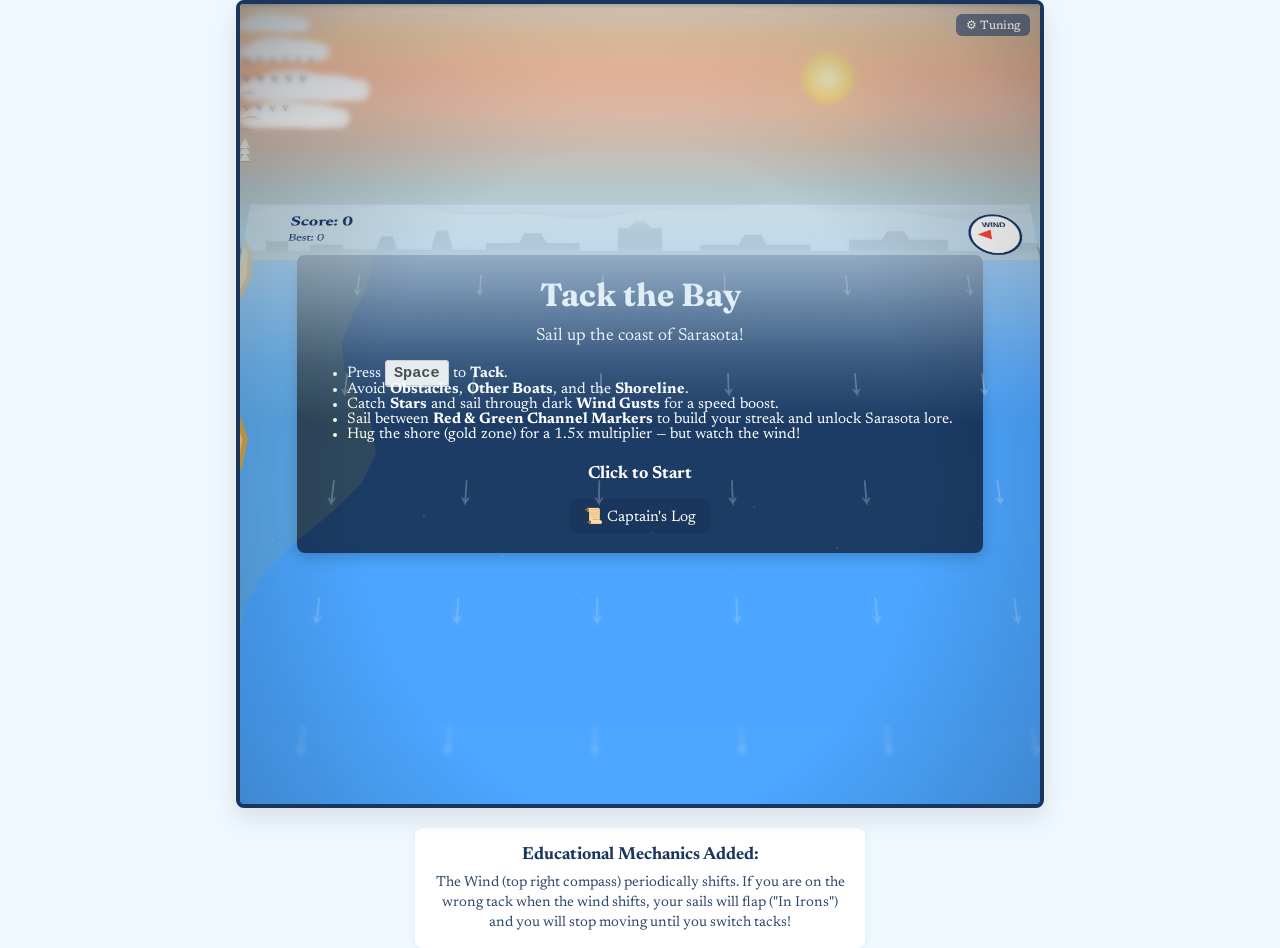
==== commit 14f209a0: "Add Sarasota Bay world data: zones, land polygons, shoals, mangroves, bridge pylons, helpers (additi" ====
--- a/site/sailing-game.html
+++ b/site/sailing-game.html
@@ -1159,7 +1159,241 @@
             return Math.PI - diff; 
         }
 
-        // Procedural jagged shoreline
+        // ======================================================================
+        // BAY WORLD - Sarasota Bay arcade map
+        // ----------------------------------------------------------------------
+        // The world is a single bounded bay with zones. Coordinates are in
+        // world-pixels; the bay roughly fits in [0..3600] x [-4800..400].
+        // Player starts at the marina (Zone 1) at the south end and sails north.
+        //
+        // Each zone has:
+        //   - bounds:     {x,y,w,h} aabb used for fast lookup
+        //   - depth:      'deep' | 'channel' | 'flats' | 'mangrove' | 'harbor'
+        //   - windScale:  multiplier on wind strength inside the zone
+        //   - puffRate:   spawn-rate multiplier for wind puffs
+        //   - color:      water tint (rendered behind everything)
+        //   - label:      shown on the mini-map
+        //
+        // Land is a list of polygons (CCW). The bay is "everywhere not on land
+        // and inside the world bounds".
+        // ======================================================================
+        const BAY = {
+            bounds: { x: 0, y: -4800, w: 3600, h: 5200 },
+            
+            zones: [
+                {
+                    id: 'marina', name: 'City Island Marina',
+                    bounds: { x: 1500, y: -200, w: 700, h: 600 },
+                    depth: 'harbor',
+                    windScale: 0.45,
+                    puffRate: 0.2,
+                    color: 'rgba(127, 179, 213, 0.18)',
+                    label: 'Marina'
+                },
+                {
+                    id: 'channel', name: 'Inner Channel',
+                    bounds: { x: 1300, y: -1100, w: 1100, h: 900 },
+                    depth: 'channel',
+                    windScale: 0.7,
+                    puffRate: 0.6,
+                    color: 'rgba(70, 130, 180, 0.0)',
+                    label: 'Channel'
+                },
+                {
+                    id: 'open', name: 'Central Bay',
+                    bounds: { x: 600, y: -3000, w: 2400, h: 1900 },
+                    depth: 'deep',
+                    windScale: 1.0,
+                    puffRate: 1.2,
+                    color: 'rgba(40, 90, 150, 0.0)',
+                    label: 'Open Bay'
+                },
+                {
+                    id: 'flats', name: 'Sandbar Shortcut',
+                    bounds: { x: 2500, y: -2400, w: 900, h: 900 },
+                    depth: 'flats',
+                    windScale: 0.85,
+                    puffRate: 0.7,
+                    color: 'rgba(184, 222, 215, 0.45)',
+                    label: 'Flats'
+                },
+                {
+                    id: 'mangrove', name: 'Mangrove Edge',
+                    bounds: { x: 200, y: -2400, w: 600, h: 1400 },
+                    depth: 'mangrove',
+                    windScale: 0.4,
+                    puffRate: 0.25,
+                    color: 'rgba(70, 110, 90, 0.28)',
+                    label: 'Mangroves'
+                },
+                {
+                    id: 'bridge', name: 'Ringling Bridge Pass',
+                    bounds: { x: 1100, y: -3300, w: 1400, h: 350 },
+                    depth: 'channel',
+                    windScale: 1.15,
+                    puffRate: 1.4,
+                    color: 'rgba(60, 80, 110, 0.18)',
+                    label: 'Bridge'
+                },
+                {
+                    id: 'scenic', name: 'St. Armands Waterfront',
+                    bounds: { x: 600, y: -3900, w: 1200, h: 700 },
+                    depth: 'channel',
+                    windScale: 0.75,
+                    puffRate: 0.6,
+                    color: 'rgba(241, 196, 15, 0.06)',
+                    label: 'Scenic'
+                },
+                {
+                    id: 'pass', name: 'Big Pass (Open)',
+                    bounds: { x: 1900, y: -4600, w: 1500, h: 900 },
+                    depth: 'deep',
+                    windScale: 1.4,
+                    puffRate: 1.8,
+                    color: 'rgba(30, 70, 130, 0.05)',
+                    label: 'Open Pass'
+                }
+            ],
+            
+            // Land polygons - CCW. The "bay" is everywhere inside world bounds
+            // and outside these polygons. Big chunky shapes, not realistic.
+            // West side = barrier island (Lido/Longboat). East = mainland.
+            // North end has bridge support pylons. Tiny City Island in middle.
+            land: [
+                // East mainland (jagged east shore)
+                [
+                    { x: 3600, y: 400 }, { x: 3600, y: -4800 },
+                    { x: 3300, y: -4400 }, { x: 3200, y: -3900 },
+                    { x: 3050, y: -3500 }, { x: 3150, y: -3000 },
+                    { x: 3000, y: -2400 }, { x: 3100, y: -1800 },
+                    { x: 2950, y: -1200 }, { x: 3050, y: -600 },
+                    { x: 2900, y: 0 }, { x: 3000, y: 400 }
+                ],
+                // West barrier island (Lido / Longboat) - separates bay from Gulf
+                [
+                    { x: 0, y: 400 }, { x: 100, y: 0 },
+                    { x: 50, y: -600 }, { x: 150, y: -1200 },
+                    { x: 80, y: -1800 }, { x: 200, y: -2400 },
+                    { x: 100, y: -3000 }, { x: 250, y: -3500 },
+                    { x: 200, y: -3900 },
+                    // Notch outward = Big Pass between Lido & Siesta
+                    { x: 600, y: -4100 }, { x: 600, y: -4200 },
+                    { x: 0, y: -4300 }, { x: 0, y: -4800 },
+                    { x: 1900, y: -4800 }, { x: 1900, y: -4500 },
+                    { x: 1700, y: -4300 }, { x: 1700, y: -4100 },
+                    { x: 1500, y: -4000 }, { x: 1500, y: -3700 },
+                    { x: 1700, y: -3500 }, { x: 1500, y: -3200 },
+                    // Seam back to start - this whole polygon traces the
+                    // northwest / Gulf side; it closes around the top
+                    { x: 0, y: -3200 }, { x: 0, y: 400 }
+                ],
+                // City Island marina spit (small island in the middle creating
+                // the marina basin to its east)
+                [
+                    { x: 1300, y: 100 }, { x: 1450, y: -50 },
+                    { x: 1480, y: -200 }, { x: 1300, y: -250 },
+                    { x: 1200, y: -100 }, { x: 1250, y: 50 }
+                ]
+            ],
+            
+            // Mangrove "soft edges" - extra polygons that count as wind-shadow
+            // / slow water but aren't full collision. Drawn separately.
+            mangrovePatches: [
+                { cx: 350, cy: -1700, r: 180 },
+                { cx: 420, cy: -2100, r: 160 },
+                { cx: 320, cy: -2500, r: 200 }
+            ],
+            
+            // Sandbar shoals - shallow water with grounding penalty
+            shoals: [
+                { cx: 2800, cy: -2000, r: 220 },
+                { cx: 3000, cy: -2300, r: 180 },
+                { cx: 2700, cy: -2700, r: 200 }
+            ],
+            
+            // Bridge pylons - hard collision points across the bridge zone
+            bridgePylons: [
+                { x: 1300, y: -3150 }, { x: 1700, y: -3150 },
+                { x: 2100, y: -3150 }, { x: 2400, y: -3150 }
+            ],
+            
+            // Where the player starts (inside the marina)
+            spawn: { x: 1750, y: 100 },
+            
+            // First objective destination (used until missions are wired up)
+            firstObjective: { x: 1750, y: -1500, label: 'Inner Channel' }
+        };
+        
+        // Standard point-in-polygon (ray cast). Polygon is array of {x,y}.
+        function pointInPoly(px, py, poly) {
+            let inside = false;
+            for (let i = 0, j = poly.length - 1; i < poly.length; j = i++) {
+                let xi = poly[i].x, yi = poly[i].y;
+                let xj = poly[j].x, yj = poly[j].y;
+                let intersects = ((yi > py) !== (yj > py)) &&
+                    (px < (xj - xi) * (py - yi) / ((yj - yi) || 1e-9) + xi);
+                if (intersects) inside = !inside;
+            }
+            return inside;
+        }
+        
+        // Is the world point on land (any land polygon)?
+        function isOnLand(x, y) {
+            for (let poly of BAY.land) {
+                if (pointInPoly(x, y, poly)) return true;
+            }
+            return false;
+        }
+        
+        // Inside the world bounds at all?
+        function isInWorld(x, y) {
+            const b = BAY.bounds;
+            return x >= b.x && x <= b.x + b.w && y >= b.y && y <= b.y + b.h;
+        }
+        
+        // Is the world point in navigable water?
+        function isWater(x, y) {
+            return isInWorld(x, y) && !isOnLand(x, y);
+        }
+        
+        // Returns the zone object containing (x,y), or null. Picks the smallest
+        // matching zone if overlap (more specific wins).
+        function getZoneAt(x, y) {
+            let best = null;
+            let bestArea = Infinity;
+            for (let z of BAY.zones) {
+                const b = z.bounds;
+                if (x >= b.x && x <= b.x + b.w && y >= b.y && y <= b.y + b.h) {
+                    let area = b.w * b.h;
+                    if (area < bestArea) { best = z; bestArea = area; }
+                }
+            }
+            return best;
+        }
+        
+        // Distance from (x,y) to the nearest land edge - rough approximation
+        // by checking against the nearest point on each polygon's edges.
+        function distToLand(x, y) {
+            let best = Infinity;
+            for (let poly of BAY.land) {
+                for (let i = 0, j = poly.length - 1; i < poly.length; j = i++) {
+                    let dx = poly[i].x - poly[j].x;
+                    let dy = poly[i].y - poly[j].y;
+                    let len2 = dx * dx + dy * dy;
+                    let t = len2 > 0 ? Math.max(0, Math.min(1,
+                        ((x - poly[j].x) * dx + (y - poly[j].y) * dy) / len2)) : 0;
+                    let px = poly[j].x + t * dx;
+                    let py = poly[j].y + t * dy;
+                    let d = Math.hypot(x - px, y - py);
+                    if (d < best) best = d;
+                }
+            }
+            return best;
+        }
+        
+        // Procedural jagged shoreline (legacy strip-mode helper, kept for
+        // backwards compatibility with code paths that still reference it
+        // until the bay conversion is complete).
         function getShoreline(y, isLeft) {
             let noise = Math.sin(y * 0.005) * 80 + Math.sin(y * 0.02) * 30 + Math.cos(y * 0.001) * 150;
             return isLeft ? -200 + noise : 2200 + noise; // The bay is roughly 2400px wide
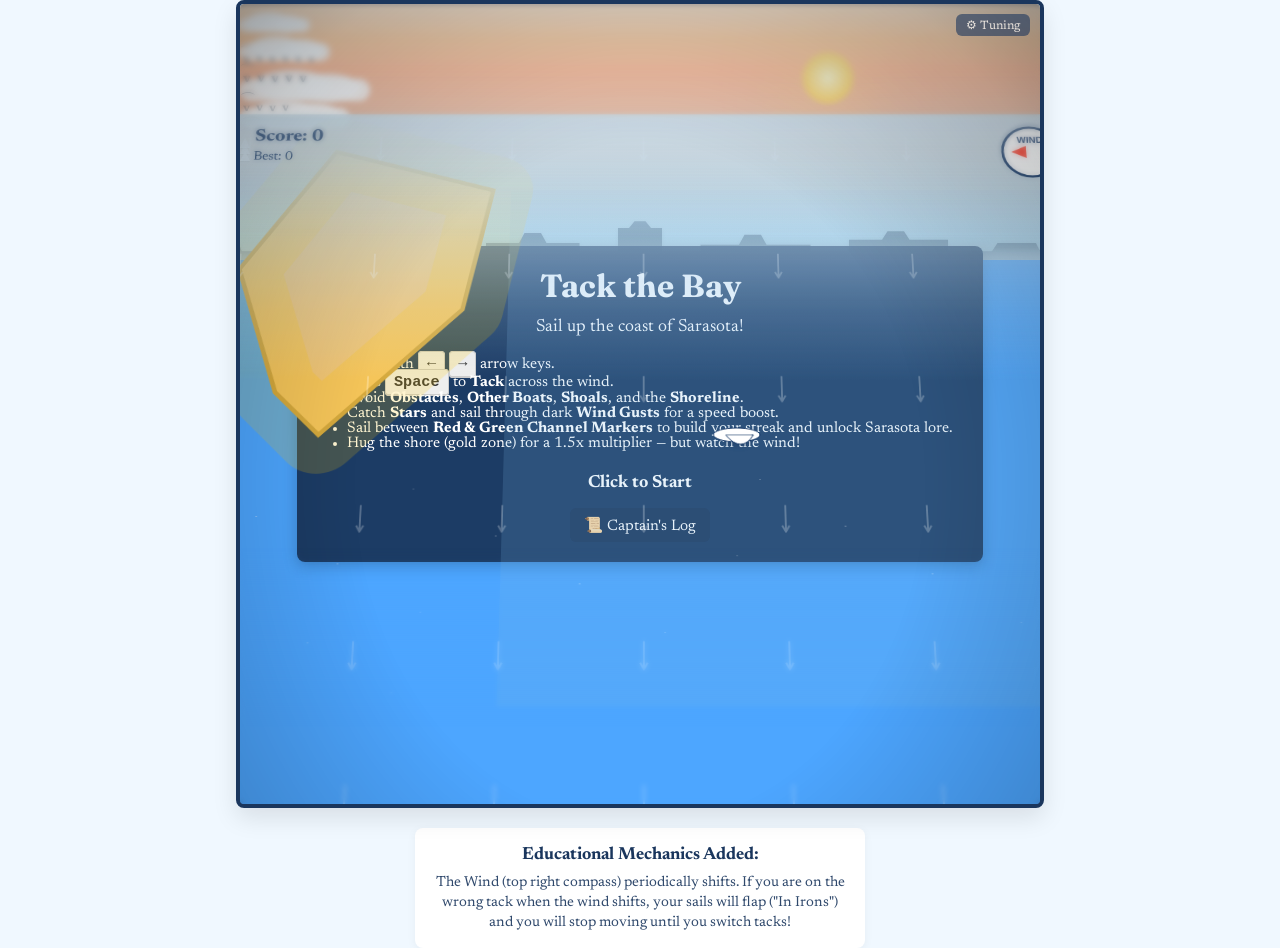
==== commit 5d236e4f: "Convert game to free 2D bay navigation: polygon land/collision, arrow-key steering with no-go-zone c" ====
--- a/site/sailing-game.html
+++ b/site/sailing-game.html
@@ -228,7 +228,7 @@
             width: 124%;
             height: 100%;
             transform-style: preserve-3d;
-            transform: rotateX(22deg) translateZ(0);
+            transform: rotateX(12deg) translateZ(0);
             transform-origin: 50% 100%;
             z-index: 1;
         }
@@ -665,8 +665,9 @@
                 <h1>Tack the Bay</h1>
                 <p>Sail up the coast of Sarasota!</p>
                 <ul style="text-align: left; font-size: 0.95rem; margin-top: 15px; padding-left: 20px;">
-                    <li>Press <span class="key">Space</span> to <b>Tack</b>.</li>
-                    <li>Avoid <b>Obstacles</b>, <b>Other Boats</b>, and the <b>Shoreline</b>.</li>
+                    <li>Steer with <span class="key">←</span> <span class="key">→</span> arrow keys.</li>
+                    <li>Press <span class="key">Space</span> to <b>Tack</b> across the wind.</li>
+                    <li>Avoid <b>Obstacles</b>, <b>Other Boats</b>, <b>Shoals</b>, and the <b>Shoreline</b>.</li>
                     <li>Catch <b>Stars</b> and sail through dark <b>Wind Gusts</b> for a speed boost.</li>
                     <li>Sail between <b>Red &amp; Green Channel Markers</b> to build your streak and unlock Sarasota lore.</li>
                     <li>Hug the shore (gold zone) for a 1.5x multiplier — but watch the wind!</li>
@@ -757,7 +758,7 @@
                 <label style="display:block; margin-top:6px;">
                     Perspective tilt <span class="val" id="val-tilt">18°</span>
                 </label>
-                <div class="row"><input type="range" id="t-tilt" min="0" max="35" step="1" value="22" oninput="document.getElementById('val-tilt').textContent = this.value+'°'; document.querySelector('#world-stage').style.transform = 'rotateX('+this.value+'deg) translateZ(0)';"></div>
+                <div class="row"><input type="range" id="t-tilt" min="0" max="35" step="1" value="12" oninput="document.getElementById('val-tilt').textContent = this.value+'°'; document.querySelector('#world-stage').style.transform = 'rotateX('+this.value+'deg) translateZ(0)';"></div>
             </div>
         </div>
     </div>
@@ -792,11 +793,11 @@
         let windDir = Math.PI / 2; // Wind blowing straight down
         let targetWindDir = Math.PI / 2;
 
-        let camera = { x: 0, y: 0 };
+        let camera = { x: 1750 - 600, y: 100 - 400 }; // Centered on marina by default
         let boat = {
-            x: 1000,
-            y: 0,
-            angle: -Math.PI / 4,
+            x: 1750,
+            y: 100,
+            angle: -Math.PI / 2,
             tack: 1, // 1 for right tack, -1 for left tack
             color: '#ffffff',
             spin: 0,
@@ -805,7 +806,9 @@
             puffTimer: 0,
             ironsTimer: 0,
             score: 0,
-            crashed: false
+            crashed: false,
+            heading: -Math.PI / 2, // player-desired heading (steered with arrows)
+            vx: 0, vy: 0
         };
 
         let bestScore = localStorage.getItem('sail2learn_best_score') || 0;
@@ -1401,9 +1404,13 @@
 
         function resetGame() {
             boat = {
-                x: 1000, y: 0, angle: -Math.PI / 4, tack: 1, 
+                x: BAY.spawn.x, y: BAY.spawn.y,
+                angle: -Math.PI / 2, // Pointing north (up the bay)
+                tack: 1,
                 color: '#ffffff', spin: 0, jump: 0, slowTimer: 0, puffTimer: 0, ironsTimer: 0, score: 0, crashed: false,
-                coastalScore: 0, recoveryBoost: 0
+                coastalScore: 0, recoveryBoost: 0,
+                heading: -Math.PI / 2, // Player-desired heading (steered by arrow keys)
+                vx: 0, vy: 0          // For smooth omni-directional motion
             };
             windDir = Math.PI / 2;
             targetWindDir = Math.PI / 2;
@@ -1429,89 +1436,158 @@
             startScreen.style.display = 'none';
             if (gameOverScreen) gameOverScreen.style.display = 'none';
             document.getElementById('captains-log').style.display = 'none';
-        }
-
+            
+            // ---- Lay out the bay's permanent navigation course ----
+            // Channel markers along the route: marina -> channel -> open bay
+            // -> bridge -> scenic. Each gate is a wide pair of red/green buoys.
+            const COURSE_GATES = [
+                { x: 1750, y: -300,  w: 280, label: 'Marina exit' },
+                { x: 1750, y: -800,  w: 320 },
+                { x: 1750, y: -1300, w: 380 },
+                { x: 1700, y: -1900, w: 500 },
+                { x: 1600, y: -2500, w: 540, label: 'Bridge approach' },
+                { x: 1700, y: -3050, w: 380 }, // bridge gap (between pylons)
+                { x: 1500, y: -3500, w: 460 },
+                { x: 1400, y: -3900, w: 420, label: 'Scenic dock' }
+            ];
+            for (let i = 0; i < COURSE_GATES.length; i++) {
+                let g = COURSE_GATES[i];
+                let pairId = i + 1;
+                entities.push({
+                    type: 'marker', side: 'red',
+                    x: g.x + g.w, y: g.y, pairId, active: true
+                });
+                entities.push({
+                    type: 'marker', side: 'green',
+                    x: g.x - g.w, y: g.y, pairId, active: true
+                });
+                entities.push({
+                    type: 'gate', x: g.x, y: g.y,
+                    pairId, gateHalfWidth: g.w,
+                    active: true, triggered: false
+                });
+            }
+            
+            // Trader Islands - one in the marina, one in the open bay, one near scenic
+            const TRADERS = [
+                { id: 1, x: 2050, y: 0,     name: "Harbor Trader" },
+                { id: 2, x: 2400, y: -1900, name: "Open Bay Trader" },
+                { id: 3, x: 1100, y: -3650, name: "St. Armands Trader" }
+            ];
+            for (let t of TRADERS) {
+                entities.push({
+                    type: 'trader',
+                    traderId: t.id,
+                    x: t.x, y: t.y,
+                    active: true,
+                    onLeft: t.x < BAY.bounds.w / 2
+                });
+            }
+        }
+
+        // AABB intersect test - is this aabb at least partly visible on screen?
+        function aabbVisible(b) {
+            let pad = 80;
+            return !(b.x + b.w < camera.x - pad ||
+                     b.x > camera.x + canvas.width + pad ||
+                     b.y + b.h < camera.y - pad ||
+                     b.y > camera.y + canvas.height + pad);
+        }
+        
         function drawLand() {
-            // Coastal "lift zone" tint - subtle gold band along shores when not in trouble
-            let safeZone = !inIrons && !isLeeBowed;
-            if (safeZone) {
-                ctx.fillStyle = 'rgba(241, 196, 15, 0.08)';
-                let startY = camera.y - 100;
-                let endY = camera.y + canvas.height + 100;
-                let step = 40;
-                // Left zone
+            // ---- 1. Per-zone water-depth tint -----------------------------
+            // Each zone paints its bounding box with a tinted overlay so the
+            // player can read the bay's geography by water color alone.
+            for (let z of BAY.zones) {
+                if (!aabbVisible(z.bounds)) continue;
+                ctx.fillStyle = z.color;
+                ctx.fillRect(z.bounds.x, z.bounds.y, z.bounds.w, z.bounds.h);
+            }
+            
+            // ---- 2. Mangrove patches (soft green-tinted water) -----------
+            for (let m of BAY.mangrovePatches) {
+                if (m.cx + m.r < camera.x - 80 || m.cx - m.r > camera.x + canvas.width + 80) continue;
+                if (m.cy + m.r < camera.y - 80 || m.cy - m.r > camera.y + canvas.height + 80) continue;
+                let g = ctx.createRadialGradient(m.cx, m.cy, 0, m.cx, m.cy, m.r);
+                g.addColorStop(0, 'rgba(60, 100, 75, 0.35)');
+                g.addColorStop(1, 'rgba(60, 100, 75, 0)');
+                ctx.fillStyle = g;
                 ctx.beginPath();
-                for(let y = startY; y <= endY + step; y += step) {
-                    let s = getShoreline(y, true);
-                    ctx.lineTo(s, y);
-                }
-                for(let y = endY + step; y >= startY; y -= step) {
-                    let s = getShoreline(y, true) + 150;
-                    ctx.lineTo(s, y);
+                ctx.arc(m.cx, m.cy, m.r, 0, Math.PI * 2);
+                ctx.fill();
+            }
+            
+            // ---- 3. Sandbar shoals (warning-yellow translucent) ----------
+            for (let s of BAY.shoals) {
+                if (s.cx + s.r < camera.x - 80 || s.cx - s.r > camera.x + canvas.width + 80) continue;
+                if (s.cy + s.r < camera.y - 80 || s.cy - s.r > camera.y + canvas.height + 80) continue;
+                let g = ctx.createRadialGradient(s.cx, s.cy, s.r * 0.2, s.cx, s.cy, s.r);
+                g.addColorStop(0, 'rgba(232, 215, 165, 0.55)');
+                g.addColorStop(1, 'rgba(232, 215, 165, 0.05)');
+                ctx.fillStyle = g;
+                ctx.beginPath();
+                ctx.arc(s.cx, s.cy, s.r, 0, Math.PI * 2);
+                ctx.fill();
+                // dashed warning ring
+                ctx.strokeStyle = 'rgba(200, 170, 100, 0.55)';
+                ctx.setLineDash([8, 6]);
+                ctx.lineWidth = 1.5;
+                ctx.stroke();
+                ctx.setLineDash([]);
+            }
+            
+            // ---- 4. Land polygons ---------------------------------------
+            ctx.fillStyle = '#e6c280';      // sand
+            ctx.strokeStyle = '#c2a15f';
+            ctx.lineWidth = 5;
+            for (let poly of BAY.land) {
+                ctx.beginPath();
+                ctx.moveTo(poly[0].x, poly[0].y);
+                for (let i = 1; i < poly.length; i++) {
+                    ctx.lineTo(poly[i].x, poly[i].y);
                 }
                 ctx.closePath();
                 ctx.fill();
-                // Right zone
+                ctx.stroke();
+            }
+            
+            // ---- 5. Coastal Hugger gold band (only the safe-side hint) ---
+            // Subtle gold halo on water within ~150px of land, when sailing well.
+            // Implemented as an offset stroke on each land polygon.
+            if (!inIrons && !isLeeBowed) {
+                ctx.strokeStyle = 'rgba(241, 196, 15, 0.18)';
+                ctx.lineWidth = 90;
+                ctx.lineJoin = 'round';
+                for (let poly of BAY.land) {
+                    ctx.beginPath();
+                    ctx.moveTo(poly[0].x, poly[0].y);
+                    for (let i = 1; i < poly.length; i++) {
+                        ctx.lineTo(poly[i].x, poly[i].y);
+                    }
+                    ctx.closePath();
+                    ctx.stroke();
+                }
+                ctx.lineWidth = 1;
+            }
+            
+            // ---- 6. Bridge structure across the bridge zone -------------
+            // A thin horizontal band connecting the pylons - reads as a bridge
+            // arching across the bay. Draw before pylons so pylons sit on top.
+            ctx.fillStyle = 'rgba(80, 90, 100, 0.85)';
+            ctx.fillRect(0, -3160, BAY.bounds.w, 18);
+            ctx.fillStyle = 'rgba(120, 130, 140, 0.5)';
+            ctx.fillRect(0, -3158, BAY.bounds.w, 4);
+            
+            // ---- 7. Bridge pylons (collidable) --------------------------
+            ctx.fillStyle = '#7a7a7a';
+            ctx.strokeStyle = '#3a3a3a';
+            ctx.lineWidth = 2;
+            for (let p of BAY.bridgePylons) {
                 ctx.beginPath();
-                for(let y = startY; y <= endY + step; y += step) {
-                    let s = getShoreline(y, false);
-                    ctx.lineTo(s, y);
-                }
-                for(let y = endY + step; y >= startY; y -= step) {
-                    let s = getShoreline(y, false) - 150;
-                    ctx.lineTo(s, y);
-                }
-                ctx.closePath();
+                ctx.rect(p.x - 14, p.y - 8, 28, 22);
                 ctx.fill();
-            }
-            
-            ctx.fillStyle = '#e6c280'; // sand
-            ctx.strokeStyle = '#c2a15f'; // darker shore edge
-            ctx.lineWidth = 6;
-            
-            // Extend land FAR above the camera so it doesn't visually cut off
-            // when the canvas is tilted in 3D. The further-up portion will be
-            // hazed by the atmospheric fade overlay.
-            let startY = camera.y - 4000;
-            let endY = camera.y + canvas.height + 100;
-            let step = 40;
-            
-            // Left landmass - extends way back into the distance
-            ctx.beginPath();
-            ctx.moveTo(camera.x - 800, startY);
-            for(let y = startY; y <= endY + step; y += step) {
-                ctx.lineTo(getShoreline(y, true), y);
-            }
-            ctx.lineTo(camera.x - 800, endY + step);
-            ctx.closePath();
-            ctx.fill();
-            ctx.stroke();
-            
-            // Right landmass
-            ctx.beginPath();
-            ctx.moveTo(camera.x + canvas.width + 800, startY);
-            for(let y = startY; y <= endY + step; y += step) {
-                ctx.lineTo(getShoreline(y, false), y);
-            }
-            ctx.lineTo(camera.x + canvas.width + 800, endY + step);
-            ctx.closePath();
-            ctx.fill();
-            ctx.stroke();
-            
-            // Distant land mass silhouette - drawn near the TOP of the visible canvas
-            // (which is the "far horizon" after our perspective tilt). Camera Y is the
-            // top of the canvas, so we draw the silhouette right around there.
-            ctx.fillStyle = 'rgba(76, 110, 130, 0.55)';
-            let farY = camera.y + 30; // Just below the top of the canvas
-            ctx.beginPath();
-            ctx.moveTo(camera.x - 300, farY - 100);
-            for (let x = camera.x - 300; x <= camera.x + canvas.width + 300; x += 20) {
-                let h = 18 + Math.sin(x * 0.012) * 9 + Math.sin(x * 0.04) * 4;
-                ctx.lineTo(x, farY - h);
-            }
-            ctx.lineTo(camera.x + canvas.width + 300, farY - 100);
-            ctx.closePath();
-            ctx.fill();
+                ctx.stroke();
+            }
         }
         
         // Draws a screen-space fog/haze gradient on top of the world to fade
@@ -1793,27 +1869,40 @@
 
         // Stardew-style off-screen indicator pointing to the next channel marker gate
         function drawGateIndicators() {
-            // Find the nearest upcoming active gate that's above the visible camera area
-            let topOfScreenWorldY = camera.y;
+            // Find the closest off-screen active gate in any direction
             let bestGate = null;
+            let bestDist = Infinity;
             for (let e of entities) {
                 if (e.type !== 'gate' || !e.active || e.triggered) continue;
-                if (e.y >= topOfScreenWorldY) continue; // already on screen or below
-                if (!bestGate || e.y > bestGate.y) bestGate = e; // closest = highest y (least negative offset)
+                let sx = e.x - camera.x;
+                let sy = e.y - camera.y;
+                // Only show indicator if gate is off-screen
+                let onScreen = sx > 0 && sx < canvas.width && sy > 0 && sy < canvas.height;
+                if (onScreen) continue;
+                let d = Math.hypot(e.x - boat.x, e.y - boat.y);
+                if (d < bestDist) { bestDist = d; bestGate = e; }
             }
             if (!bestGate) return;
             
-            // Convert gate world position to screen coordinates
-            let screenX = bestGate.x - camera.x;
-            // Clamp to canvas width with margin so the indicator never falls off-screen sideways
-            let margin = 24;
-            screenX = Math.max(margin, Math.min(canvas.width - margin, screenX));
-            
-            // Vertical position: just below the top edge of the canvas
-            let indicatorY = 130; // below score/best/streak readouts
-            
-            // Distance in world-y units (gate is above boat in world coords; boat.y > gate.y)
-            let distance = Math.floor(boat.y - bestGate.y);
+            // Project the gate direction to a point on the screen edge
+            let dx = bestGate.x - boat.x;
+            let dy = bestGate.y - boat.y;
+            let theta = Math.atan2(dy, dx);
+            // Find intersection of ray from screen center with screen rect (with margin)
+            let cx = canvas.width / 2;
+            let cy = canvas.height / 2;
+            let margin = 60;
+            let halfW = cx - margin;
+            let halfH = cy - margin;
+            let tx = Math.cos(theta), ty = Math.sin(theta);
+            let scale = Math.min(
+                Math.abs(halfW / (tx || 1e-9)),
+                Math.abs(halfH / (ty || 1e-9))
+            );
+            let screenX = cx + tx * scale;
+            let indicatorY = cy + ty * scale;
+            
+            let distance = Math.floor(Math.hypot(dx, dy));
             
             // Bobbing animation for that Stardew juiciness
             let bob = Math.sin(Date.now() / 200) * 3;
@@ -2195,6 +2284,23 @@
             // And while the Captain's Log is open
             if (document.getElementById('captains-log').style.display === 'block') return;
             frameCount++;
+            
+            // ---- Arrow-key steering ----
+            // The player aims `boat.heading`. Arrow keys rotate it. The wind
+            // physics later clamps the achievable angle out of the no-go zone.
+            const TURN_RATE = 0.04; // rad / frame
+            if (keysHeld['ArrowLeft']) boat.heading -= TURN_RATE;
+            if (keysHeld['ArrowRight']) boat.heading += TURN_RATE;
+            // Up/Down nudge toward north/south to give players a quick "aim
+            // up the bay" / "aim down the bay" shortcut.
+            if (keysHeld['ArrowUp']) {
+                let t = -Math.PI / 2;
+                boat.heading += getAngleDiff(t, boat.heading) * 0.05;
+            }
+            if (keysHeld['ArrowDown']) {
+                let t = Math.PI / 2;
+                boat.heading += getAngleDiff(t, boat.heading) * 0.05;
+            }
 
             // Wind shift scheduling with preview
             if (frameCount === nextWindShiftFrame) {
@@ -2206,12 +2312,30 @@
                 windShiftPreviewActive = false;
             }
             // Show preview ~2s before shift, only when near a shore
-            let nearShore = (boat.x - getShoreline(boat.y, true) < 220) || (getShoreline(boat.y, false) - boat.x < 220);
+            let nearShore = distToLand(boat.x, boat.y) < 220;
             windShiftPreviewActive = nearShore && (nextWindShiftFrame - frameCount < 120) && (nextWindShiftFrame - frameCount > 0);
             windDir += (targetWindDir - windDir) * 0.02;
 
-            let targetBoatAngle = boat.tack === 1 ? -Math.PI / 4 : -3 * Math.PI / 4;
-            boat.angle += getAngleDiff(targetBoatAngle, boat.angle) * 0.15;
+            // ---- Heading resolution ----
+            // The player aims `boat.heading` with arrow keys (set in handleInput).
+            // But sailing physics says you can't point too close to the wind, so
+            // we clamp the heading away from the no-go zone (~50° either side of
+            // straight-into-wind). The "tack" sign chooses which side to clamp
+            // toward when the requested heading is dead into the wind.
+            const NO_GO = 0.85; // ~49° each side of upwind = ~98° total no-go cone
+            let upwindDir = windDir + Math.PI; // direction the boat would face to point INTO the wind
+            let toUpwind = getAngleDiff(boat.heading, upwindDir);
+            // toUpwind > 0 means heading is on the right side of upwind, < 0 left side
+            let allowedAngle = boat.heading;
+            if (Math.abs(toUpwind) < NO_GO) {
+                // In the no-go zone - clamp to the boundary on the player's tack side
+                let side = boat.tack === 1 ? 1 : -1;
+                allowedAngle = upwindDir + side * NO_GO;
+            } else {
+                // Outside no-go zone: update tack sign to whichever side player is on
+                boat.tack = toUpwind > 0 ? 1 : -1;
+            }
+            boat.angle += getAngleDiff(allowedAngle, boat.angle) * 0.12;
 
             let twa = getTWA(windDir, boat.angle);
             let eff = 1.0;
@@ -2278,25 +2402,56 @@
                 if (boat.spin < 0) boat.spin = 0;
             }
 
-            let baseSpeed = tuning.base; 
-            let speed = baseSpeed * eff;
+            // ---- Per-zone wind/speed scaling ----
+            let currentZone = getZoneAt(boat.x, boat.y);
+            let zoneWindScale = currentZone ? currentZone.windScale : 1.0;
+            
+            let baseSpeed = tuning.base;
+            let speed = baseSpeed * eff * zoneWindScale;
+            let moveX = Math.cos(boat.angle) * speed;
             let moveY = Math.sin(boat.angle) * speed;
-            boat.x += Math.cos(boat.angle) * speed;
-            boat.y += moveY; // Boat actually moves in world coordinates now!
-
-            // Coastal Hugger zone: 150px from shore, not in trouble
-            let leftEdgeNow = getShoreline(boat.y, true);
-            let rightEdgeNow = getShoreline(boat.y, false);
-            let nearLeftShore = (boat.x - leftEdgeNow) < 150;
-            let nearRightShore = (rightEdgeNow - boat.x) < 150;
-            let inCoastalZone = (nearLeftShore || nearRightShore) && !inIrons && !isLeeBowed && !boat.crashed;
+            
+            // Try to move; if the new position is on land, slide along the
+            // shore by zeroing whichever component lands us on shore.
+            let nx = boat.x + moveX;
+            let ny = boat.y + moveY;
+            if (isWater(nx, ny)) {
+                boat.x = nx; boat.y = ny;
+            } else if (isWater(nx, boat.y)) {
+                boat.x = nx; // Sliding along an east-west shore
+                boat.slowTimer = Math.max(boat.slowTimer, 8);
+            } else if (isWater(boat.x, ny)) {
+                boat.y = ny; // Sliding along a north-south shore
+                boat.slowTimer = Math.max(boat.slowTimer, 8);
+            } else {
+                // Stuck against a corner - apply slow + push toward water
+                boat.slowTimer = Math.max(boat.slowTimer, 20);
+            }
+            
+            // Bridge pylon collision (small AABB around each pylon)
+            for (let p of BAY.bridgePylons) {
+                if (Math.abs(boat.x - p.x) < 18 && Math.abs(boat.y - p.y - 5) < 16) {
+                    // Bounce back gently
+                    boat.x -= moveX * 1.5;
+                    boat.y -= moveY * 1.5;
+                    boat.slowTimer = 30;
+                    floatingTexts.push({text: "OUCH!", x: boat.x, y: boat.y - 30, timer: 50});
+                    break;
+                }
+            }
+
+            // Coastal Hugger zone: within 150px of any shore, sailing well
+            let landDist = distToLand(boat.x, boat.y);
+            let inCoastalZone = (landDist < 150) && !inIrons && !isLeeBowed && !boat.crashed;
             
             // Accumulate score: 3x in puff, +50% in coastal zone
             let scoreMultiplier = boat.puffTimer > 0 ? 3 : 1;
             if (inCoastalZone) scoreMultiplier *= 1.5;
-            let gainedThisFrame = 0;
-            if (moveY < 0) {
-                gainedThisFrame = (-moveY * 0.1) * scoreMultiplier;
+            // Score scales with actual speed achieved this frame, in any
+            // direction. Standing still or scraping shore scores nothing.
+            let actualSpeed = Math.hypot(moveX, moveY);
+            let gainedThisFrame = (actualSpeed * 0.1) * scoreMultiplier;
+            if (boat.slowTimer === 0 && !inIrons) {
                 boat.score += gainedThisFrame;
                 if (inCoastalZone) boat.coastalScore += gainedThisFrame;
             }
@@ -2327,110 +2482,94 @@
                 localStorage.setItem('sail2learn_best_score', bestScore);
             }
 
-            // Camera tracks the boat
+            // Camera follows the boat smoothly in 2D (boat near screen center)
             camera.x = boat.x - canvas.width / 2;
-            camera.y = boat.y - canvas.height * 0.75; // Boat is positioned lower on the screen
-
-            // Shoreline Collision (Auto-Tack)
-            let leftEdge = getShoreline(boat.y, true) + 20;
-            let rightEdge = getShoreline(boat.y, false) - 20;
-            
-            if (boat.x < leftEdge) {
-                boat.x = leftEdge;
-                boat.tack = 1; 
-                boat.slowTimer = 30; 
-            }
-            if (boat.x > rightEdge) {
-                boat.x = rightEdge;
-                boat.tack = -1; 
-                boat.slowTimer = 30;
-            }
-
-            // Check if Lee-Bowed
+            camera.y = boat.y - canvas.height / 2;
+
+            // Lee-Bowed: shore is on the wind side (downwind side) within range.
+            // True when: a piece of land is within 200px AND its direction from
+            // the boat is roughly aligned with the wind direction.
             isLeeBowed = false;
-            // 250px from edge, and wind is blowing towards that same edge.
-            if (boat.x - leftEdge < 250 && windDir > Math.PI / 2 + 0.1) {
-                isLeeBowed = true;
-            } else if (rightEdge - boat.x < 250 && windDir < Math.PI / 2 - 0.1) {
-                isLeeBowed = true;
-            }
-
-            // Entity Spawning (Spawn just out of view above the camera)
-            if (Math.random() < 0.0055) { // Puff (Wind Gust) - increased spawn rate
-                entities.push({ type: 'puff', x: camera.x + Math.random() * canvas.width, y: camera.y - 150, active: true });
-            }
-            
+            if (landDist < 200) {
+                // Sample 16 directions, find the angle to the closest land sample
+                let bestDir = 0, bestD = Infinity;
+                for (let i = 0; i < 16; i++) {
+                    let a = (i / 16) * Math.PI * 2;
+                    for (let r = 30; r < 250; r += 40) {
+                        let sx = boat.x + Math.cos(a) * r;
+                        let sy = boat.y + Math.sin(a) * r;
+                        if (isOnLand(sx, sy)) {
+                            if (r < bestD) { bestD = r; bestDir = a; }
+                            break;
+                        }
+                    }
+                }
+                if (bestD < 200) {
+                    // Lee-bowed if land is roughly downwind (the shore is in the
+                    // direction the wind is blowing toward).
+                    let alignment = Math.abs(getAngleDiff(bestDir, windDir));
+                    if (alignment < 0.9) isLeeBowed = true;
+                }
+            }
+
+            // ---- Entity spawning (bay-aware) ----
+            // Entities spawn in a ring around the player in WATER ONLY. The
+            // current zone modulates puff frequency.
+            const zonePuffRate = currentZone ? currentZone.puffRate : 1.0;
+            
+            // Helper: pick a random water point within a ring around the boat
+            function pickSpawnPoint(minR, maxR, maxTries) {
+                for (let i = 0; i < (maxTries || 8); i++) {
+                    let a = Math.random() * Math.PI * 2;
+                    let r = minR + Math.random() * (maxR - minR);
+                    let x = boat.x + Math.cos(a) * r;
+                    let y = boat.y + Math.sin(a) * r;
+                    if (isWater(x, y)) return { x, y };
+                }
+                return null;
+            }
+            
+            // Wind puffs - spawn rate scaled by zone
+            if (Math.random() < 0.0055 * zonePuffRate) {
+                let p = pickSpawnPoint(220, 420);
+                if (p) entities.push({ type: 'puff', x: p.x, y: p.y, active: true });
+            }
+            
+            // Obstacles - spawn ahead of the boat in its travel direction
             if (obstacleCooldown > 0) {
                 obstacleCooldown--;
-            } else if (!inIrons && !isLeeBowed && Math.random() < 0.015) { // Only spawn obstacles when not struggling
+            } else if (!inIrons && !isLeeBowed && Math.random() < 0.012) {
                 let obstacleIcons = ['🪨', '🪵', '🌿', '🐢', '💻', '💼', '📁', '📱'];
+                let isCluster = Math.random() < 0.4;
+                let count = isCluster ? Math.floor(Math.random() * 3) + 2 : 1;
                 
-                // Decide if it's a cluster or a single obstacle
-                let isCluster = Math.random() < 0.4; // 40% chance to spawn a cluster
-                let count = isCluster ? Math.floor(Math.random() * 3) + 2 : 1; // 1 to 4 obstacles
-                
-                let centerX = camera.x + Math.random() * canvas.width;
-                let centerY = camera.y - 50;
-                
-                for (let i = 0; i < count; i++) {
-                    let icon = obstacleIcons[Math.floor(Math.random() * obstacleIcons.length)];
-                    // Disperse them randomly around the center point (or exactly on center if it's just 1)
-                    let ox = count > 1 ? centerX + (Math.random() - 0.5) * 150 : centerX; 
-                    let oy = count > 1 ? centerY + (Math.random() - 0.5) * 80 : centerY;
-                    entities.push({ type: 'obstacle', icon: icon, x: ox, y: oy, active: true });
+                // Bias spawn toward the boat's heading direction
+                let bias = boat.angle;
+                let aheadX = boat.x + Math.cos(bias) * 380;
+                let aheadY = boat.y + Math.sin(bias) * 380;
+                if (isWater(aheadX, aheadY)) {
+                    for (let i = 0; i < count; i++) {
+                        let icon = obstacleIcons[Math.floor(Math.random() * obstacleIcons.length)];
+                        let ox = count > 1 ? aheadX + (Math.random() - 0.5) * 150 : aheadX;
+                        let oy = count > 1 ? aheadY + (Math.random() - 0.5) * 100 : aheadY;
+                        if (isWater(ox, oy)) {
+                            entities.push({ type: 'obstacle', icon: icon, x: ox, y: oy, active: true });
+                        }
+                    }
+                    obstacleCooldown = count * 40 + 20;
                 }
-                
-                // Set cooldown based on how many spawned to prevent walls
-                obstacleCooldown = count * 40 + 20; 
-            }
-            
-            if (Math.random() < 0.003) { // Star (Boon)
-                entities.push({ type: 'star', x: camera.x + Math.random() * canvas.width, y: camera.y - 50, active: true });
-            }
-            
-            // Channel marker pairs: spawn deterministically every 600 world-y units (boat sails -y)
-            // Spawn well ahead of the camera so player has time to strategize and we can show indicators
-            while (boat.y - 1200 < nextMarkerY) {
-                markerPairCounter++;
-                let pairId = markerPairCounter;
-                // Center the gate roughly mid-bay with slight wander
-                let centerX = 1000 + Math.sin(nextMarkerY * 0.003) * 250;
-                let gateHalfWidth = 540; // Tripled (was 180) for a much wider, fairer gate
-                entities.push({
-                    type: 'marker', side: 'red',
-                    x: centerX + gateHalfWidth, y: nextMarkerY,
-                    pairId: pairId, active: true
-                });
-                entities.push({
-                    type: 'marker', side: 'green',
-                    x: centerX - gateHalfWidth, y: nextMarkerY,
-                    pairId: pairId, active: true
-                });
-                entities.push({
-                    type: 'gate', x: centerX, y: nextMarkerY,
-                    pairId: pairId, gateHalfWidth: gateHalfWidth,
-                    active: true, triggered: false
-                });
-                nextMarkerY -= 600;
-            }
-            
-            // Trader Islands: spawn periodically along one of the shores
-            while (boat.y - 1200 < nextTraderY) {
-                traderCounter++;
-                let onLeft = (traderCounter % 2 === 0); // Alternate sides for variety
-                let shoreX = getShoreline(nextTraderY, onLeft);
-                // Plant the island just inside the shore so player can dock without grounding
-                let traderX = onLeft ? shoreX + 90 : shoreX - 90;
-                entities.push({
-                    type: 'trader',
-                    traderId: traderCounter,
-                    x: traderX,
-                    y: nextTraderY,
-                    active: true,
-                    onLeft: onLeft
-                });
-                nextTraderY -= 1400;
-            }
+            }
+            
+            // Stars - random water spawn around the boat
+            if (Math.random() < 0.003) {
+                let p = pickSpawnPoint(200, 380);
+                if (p) entities.push({ type: 'star', x: p.x, y: p.y, active: true });
+            }
+            
+            // Channel markers: a pre-laid course up the bay from marina to scenic
+            // Spawned once at game start (handled below in resetGame extension).
+            
+            // Trader Islands: pre-laid at known positions (also one-time spawn)
             
             // Canvas-layer birds that cross between the horizon and gameplay layers.
             // These spawn far above the camera (so they appear as tiny dots near the
@@ -2495,17 +2634,16 @@
                     });
                 }
             }
-            if (Math.random() < 0.003) { // Other boat spawning - increased by 20%
-                let spawnLeft = Math.random() > 0.5;
-                // Spawn near the shoreline
-                let startX = spawnLeft ? getShoreline(camera.y - 100, true) + 40 : getShoreline(camera.y - 100, false) - 40;
-                let tack = spawnLeft ? 1 : -1;
+            if (Math.random() < 0.003) { // Other boat - spawn off-screen in water
+                let p = pickSpawnPoint(canvas.width * 0.6, canvas.width * 0.9, 12);
+                if (p) {
+                let tack = p.x < boat.x ? 1 : -1;
                 let angle = tack === 1 ? -Math.PI / 4 : -3 * Math.PI / 4;
                 let colors = ['#3498db', '#e74c3c', '#9b59b6', '#2ecc71', '#f39c12'];
                 entities.push({ 
                     type: 'otherboat', 
-                    x: startX, 
-                    y: camera.y - 100 + Math.random() * 50, 
+                    x: p.x, 
+                    y: p.y, 
                     angle: angle,
                     tack: tack,
                     speed: 0.4 + Math.random() * 0.3, 
@@ -2513,6 +2651,7 @@
                     active: true,
                     lastTackFrame: frameCount
                 });
+                }
             }
             // Special Sarasota Bay vessels (rare cameos)
             if (Math.random() < 0.0008) {
@@ -2523,22 +2662,23 @@
                     { kind: 'ledbuoy', label: 'Big Pass Pilot', emoji: '⚓', color: '#34495e' }
                 ];
                 let pick = specialTypes[Math.floor(Math.random() * specialTypes.length)];
-                let spawnLeft = Math.random() > 0.5;
-                let startX = spawnLeft ? camera.x - 80 : camera.x + canvas.width + 80;
-                let dirX = spawnLeft ? 1 : -1;
-                entities.push({
-                    type: 'specialboat',
-                    kind: pick.kind,
-                    label: pick.label,
-                    emoji: pick.emoji,
-                    color: pick.color,
-                    x: startX,
-                    y: camera.y + 100 + Math.random() * (canvas.height - 200),
-                    vx: dirX * (0.6 + Math.random() * 0.4),
-                    vy: 0.15 * (Math.random() - 0.5),
-                    active: true,
-                    timer: 0
-                });
+                let p = pickSpawnPoint(canvas.width * 0.5, canvas.width * 0.8, 12);
+                if (p) {
+                    let dirX = p.x < boat.x ? 1 : -1;
+                    entities.push({
+                        type: 'specialboat',
+                        kind: pick.kind,
+                        label: pick.label,
+                        emoji: pick.emoji,
+                        color: pick.color,
+                        x: p.x,
+                        y: p.y,
+                        vx: dirX * (0.6 + Math.random() * 0.4),
+                        vy: 0.15 * (Math.random() - 0.5),
+                        active: true,
+                        timer: 0
+                    });
+                }
             }
 
             // Update Entities & Collisions
@@ -2580,11 +2720,11 @@
                         e.lastTackFrame = frameCount;
                     }
                     
-                    // NPC Shoreline collision
-                    let eLeftEdge = getShoreline(e.y, true) + 20;
-                    let eRightEdge = getShoreline(e.y, false) - 20;
-                    if (e.x < eLeftEdge && e.tack === -1) { e.tack = 1; e.lastTackFrame = frameCount; }
-                    if (e.x > eRightEdge && e.tack === 1) { e.tack = -1; e.lastTackFrame = frameCount; }
+                    // NPC bay collision: tack away from any nearby land
+                    if (distToLand(e.x, e.y) < 60) {
+                        e.tack *= -1;
+                        e.lastTackFrame = frameCount;
+                    }
 
                     let targetAngle = e.tack === 1 ? -Math.PI / 4 : -3 * Math.PI / 4;
                     e.angle += getAngleDiff(targetAngle, e.angle) * 0.1;
@@ -2597,13 +2737,26 @@
                     else effNPC = tuning.run;
 
                     let moveSpeed = e.speed * effNPC;
-                    e.x += Math.cos(e.angle) * moveSpeed;
-                    e.y += Math.sin(e.angle) * moveSpeed;
+                    let nex = e.x + Math.cos(e.angle) * moveSpeed;
+                    let ney = e.y + Math.sin(e.angle) * moveSpeed;
+                    if (isWater(nex, ney)) {
+                        e.x = nex; e.y = ney;
+                    } else {
+                        // hit land - bounce
+                        e.tack *= -1;
+                    }
+                    
+                    // Despawn far-away NPC boats
+                    if (Math.hypot(e.x - boat.x, e.y - boat.y) > 1500) e.active = false;
                 }
                 
                 if (e.type === 'gate' && e.active && !e.triggered) {
-                    // Trigger when boat crosses the gate's Y line (sailing -y, so passing means boat.y < e.y)
-                    if (boat.y < e.y && Math.abs(boat.x - e.x) < e.gateHalfWidth) {
+                    // Trigger when the boat is between the two markers and
+                    // close to the gate's Y line (works in any approach
+                    // direction now that the bay is free 2D).
+                    let dy = boat.y - e.y;
+                    let dx = boat.x - e.x;
+                    if (Math.abs(dy) < 35 && Math.abs(dx) < e.gateHalfWidth) {
                         e.triggered = true;
                         e.active = false;
                         markerStreak++;
@@ -2613,14 +2766,6 @@
                         if (markerStreak === 3) unlockAchievement('channel_cruiser');
                         if (markerStreak === 5) unlockAchievement('bay_pilot');
                         if (markerStreak === 8) unlockAchievement('harbor_master');
-                    } else if (boat.y < e.y - 40) {
-                        // Missed the gate
-                        e.triggered = true;
-                        e.active = false;
-                        if (markerStreak > 0) {
-                            floatingTexts.push({text: 'streak lost', x: boat.x, y: boat.y - 30, timer: 50});
-                        }
-                        markerStreak = 0;
                     }
                 }
                 
@@ -2679,8 +2824,15 @@
                     }
                 }
             }
-            // Remove entities that fall behind the camera
-            entities = entities.filter(e => e.y < camera.y + canvas.height + 200);
+            // Remove entities (free 2D bay): drop only inactive ones, or
+            // ephemeral entities that drifted far from the player. Keep
+            // permanent navigation furniture (markers, gates, traders).
+            entities = entities.filter(e => {
+                if (!e.active) return false;
+                if (e.type === 'marker' || e.type === 'gate' || e.type === 'trader') return true;
+                let dist = Math.hypot(e.x - boat.x, e.y - boat.y);
+                return dist < 1800;
+            });
         }
 
         function draw() {
@@ -2759,9 +2911,18 @@
             requestAnimationFrame(loop);
         }
 
+        // Track which arrow keys are currently held for continuous steering.
+        const keysHeld = {};
+        
         function handleInput(e) {
-            if (e.type === 'keydown' && e.code !== 'Space') return;
-            if (e.type === 'keydown') e.preventDefault(); 
+            const isKey = e.type === 'keydown';
+            if (isKey) {
+                // Only react to game-relevant keys
+                const code = e.code;
+                if (code !== 'Space' && code !== 'ArrowUp' && code !== 'ArrowDown' &&
+                    code !== 'ArrowLeft' && code !== 'ArrowRight') return;
+                e.preventDefault();
+            }
             
             // Don't restart the game if a modal is open
             if (document.getElementById('captains-log').style.display === 'block') return;
@@ -2778,6 +2939,12 @@
                 e.target.closest('#unlock-popup') ||
                 e.target.closest('#debug-toggle-btn')
             )) return;
+            
+            // Arrow keys steer the heading; tracked in keysHeld and applied per-frame
+            if (isKey && e.code !== 'Space') {
+                keysHeld[e.code] = true;
+                return;
+            }
 
             if (gameState === 'start' || gameState === 'gameover') {
                 resetGame();
@@ -2785,6 +2952,10 @@
                 boat.tack *= -1; 
             }
         }
+        
+        window.addEventListener('keyup', (e) => {
+            keysHeld[e.code] = false;
+        });
 
         window.addEventListener('keydown', handleInput);
         container.addEventListener('mousedown', handleInput);
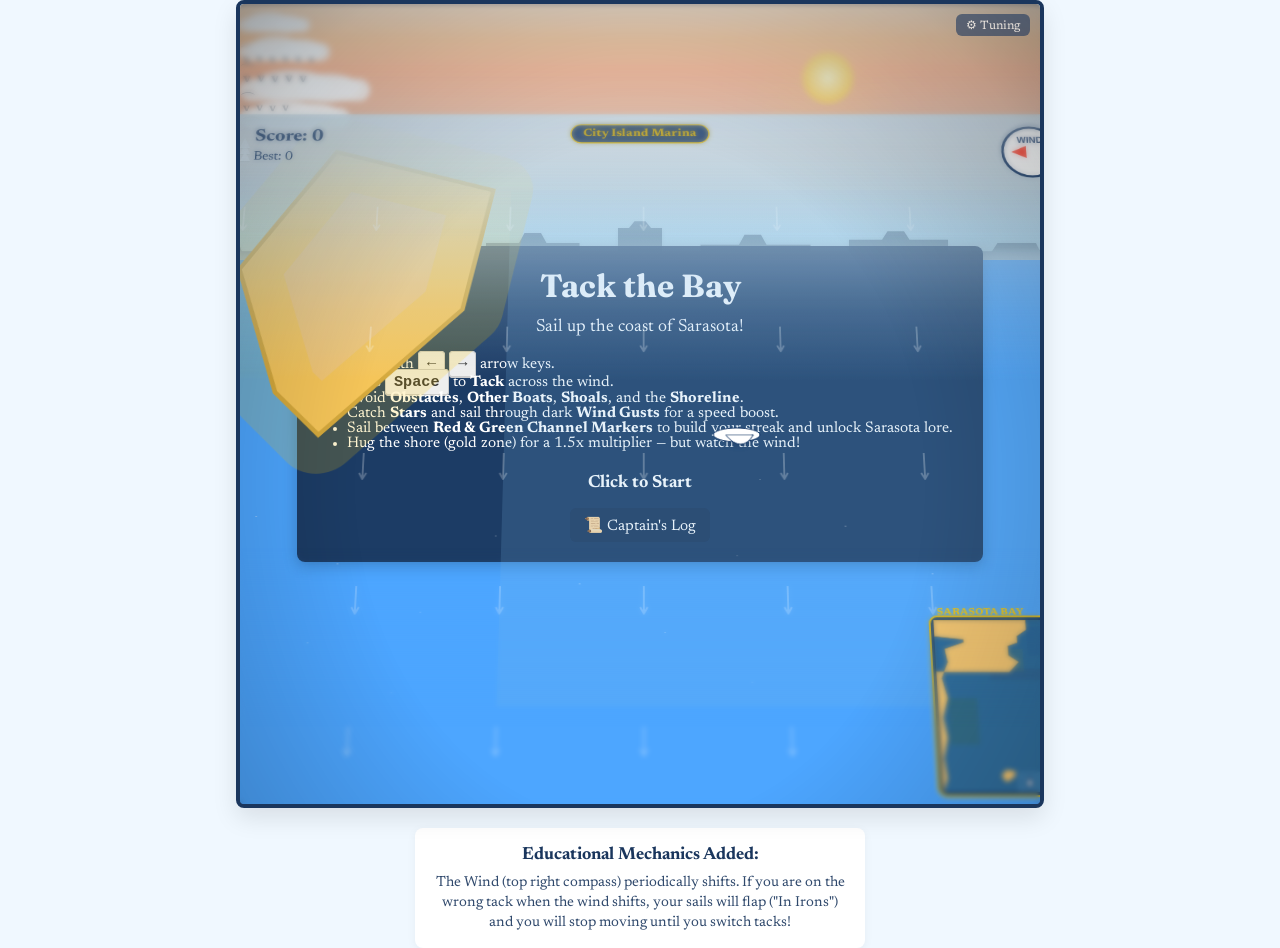
==== commit a06e2eee: "Add bay mini-map (zones, land, gates, traders, player + wind compass) and current-zone label banner " ====
--- a/site/sailing-game.html
+++ b/site/sailing-game.html
@@ -1808,6 +1808,152 @@
             }
         }
 
+        // Mini-map: top-down overview of the entire bay in the bottom-right
+        function drawMiniMap() {
+            const SIZE = 180;
+            const PAD = 12;
+            const x0 = canvas.width - SIZE - PAD;
+            const y0 = canvas.height - SIZE - PAD;
+            const sx = SIZE / BAY.bounds.w;
+            const sy = SIZE / BAY.bounds.h;
+            
+            // Convert world (wx, wy) to map (mx, my)
+            const wx = (w) => x0 + (w - BAY.bounds.x) * sx;
+            const wy = (w) => y0 + (w - BAY.bounds.y) * sy;
+            
+            ctx.save();
+            
+            // Frame background (deep water blue)
+            ctx.fillStyle = 'rgba(26, 54, 93, 0.85)';
+            ctx.strokeStyle = '#f1c40f';
+            ctx.lineWidth = 2;
+            if (ctx.roundRect) {
+                ctx.beginPath();
+                ctx.roundRect(x0 - 4, y0 - 4, SIZE + 8, SIZE + 8, 8);
+                ctx.fill();
+                ctx.stroke();
+            } else {
+                ctx.fillRect(x0 - 4, y0 - 4, SIZE + 8, SIZE + 8);
+                ctx.strokeRect(x0 - 4, y0 - 4, SIZE + 8, SIZE + 8);
+            }
+            
+            // Clip to map area
+            ctx.save();
+            ctx.beginPath();
+            ctx.rect(x0, y0, SIZE, SIZE);
+            ctx.clip();
+            
+            // Water base
+            ctx.fillStyle = '#3c6e94';
+            ctx.fillRect(x0, y0, SIZE, SIZE);
+            
+            // Zone tints
+            for (let z of BAY.zones) {
+                ctx.fillStyle = z.color;
+                ctx.fillRect(wx(z.bounds.x), wy(z.bounds.y), z.bounds.w * sx, z.bounds.h * sy);
+            }
+            
+            // Land polygons
+            ctx.fillStyle = '#e6c280';
+            ctx.strokeStyle = '#c2a15f';
+            ctx.lineWidth = 0.8;
+            for (let poly of BAY.land) {
+                ctx.beginPath();
+                ctx.moveTo(wx(poly[0].x), wy(poly[0].y));
+                for (let i = 1; i < poly.length; i++) {
+                    ctx.lineTo(wx(poly[i].x), wy(poly[i].y));
+                }
+                ctx.closePath();
+                ctx.fill();
+                ctx.stroke();
+            }
+            
+            // Course gates - tiny green dots
+            for (let e of entities) {
+                if (e.type === 'gate' && e.active && !e.triggered) {
+                    ctx.fillStyle = '#2ecc71';
+                    ctx.beginPath();
+                    ctx.arc(wx(e.x), wy(e.y), 1.8, 0, Math.PI * 2);
+                    ctx.fill();
+                }
+                if (e.type === 'trader' && e.active) {
+                    ctx.fillStyle = '#f1c40f';
+                    ctx.beginPath();
+                    ctx.arc(wx(e.x), wy(e.y), 2, 0, Math.PI * 2);
+                    ctx.fill();
+                }
+            }
+            
+            // Player boat (white triangle pointing in heading direction)
+            ctx.save();
+            ctx.translate(wx(boat.x), wy(boat.y));
+            ctx.rotate(boat.angle + Math.PI / 2);
+            ctx.fillStyle = '#ffffff';
+            ctx.strokeStyle = '#1a365d';
+            ctx.lineWidth = 1;
+            ctx.beginPath();
+            ctx.moveTo(0, -5);
+            ctx.lineTo(-3, 4);
+            ctx.lineTo(3, 4);
+            ctx.closePath();
+            ctx.fill();
+            ctx.stroke();
+            ctx.restore();
+            
+            // Wind direction arrow in upper-right of mini-map
+            ctx.save();
+            ctx.translate(x0 + SIZE - 14, y0 + 14);
+            ctx.rotate(windDir);
+            ctx.strokeStyle = '#f1c40f';
+            ctx.fillStyle = '#f1c40f';
+            ctx.lineWidth = 1.5;
+            ctx.beginPath();
+            ctx.moveTo(-7, 0); ctx.lineTo(7, 0);
+            ctx.moveTo(7, 0); ctx.lineTo(3, -3);
+            ctx.moveTo(7, 0); ctx.lineTo(3, 3);
+            ctx.stroke();
+            ctx.restore();
+            
+            ctx.restore(); // unclip
+            
+            // Title
+            ctx.fillStyle = '#f1c40f';
+            ctx.font = 'bold 10px Newsreader';
+            ctx.textAlign = 'left';
+            ctx.fillText('SARASOTA BAY', x0 + 4, y0 - 6);
+            
+            ctx.restore();
+        }
+        
+        // Current zone label - shows which area of the bay you're in
+        function drawZoneLabel() {
+            let z = getZoneAt(boat.x, boat.y);
+            if (!z) return;
+            ctx.save();
+            ctx.fillStyle = 'rgba(26, 54, 93, 0.85)';
+            ctx.strokeStyle = '#f1c40f';
+            ctx.lineWidth = 1.5;
+            const text = z.name;
+            ctx.font = 'bold 14px Newsreader';
+            const w = ctx.measureText(text).width + 28;
+            const x = canvas.width / 2 - w / 2;
+            const y = 14;
+            if (ctx.roundRect) {
+                ctx.beginPath();
+                ctx.roundRect(x, y, w, 24, 12);
+                ctx.fill();
+                ctx.stroke();
+            } else {
+                ctx.fillRect(x, y, w, 24);
+                ctx.strokeRect(x, y, w, 24);
+            }
+            ctx.fillStyle = '#f1c40f';
+            ctx.textAlign = 'center';
+            ctx.textBaseline = 'middle';
+            ctx.fillText(text, canvas.width / 2, y + 12);
+            ctx.restore();
+        }
+        
         function drawCompass() {
             ctx.save();
             ctx.translate(canvas.width - 50, 50);
@@ -2871,6 +3017,8 @@
             // Draw Screen UI Space
             drawCompass();
             drawGateIndicators();
+            drawMiniMap();
+            drawZoneLabel();
             
             ctx.save();
             if (scoreJuiceTimer > 0) {
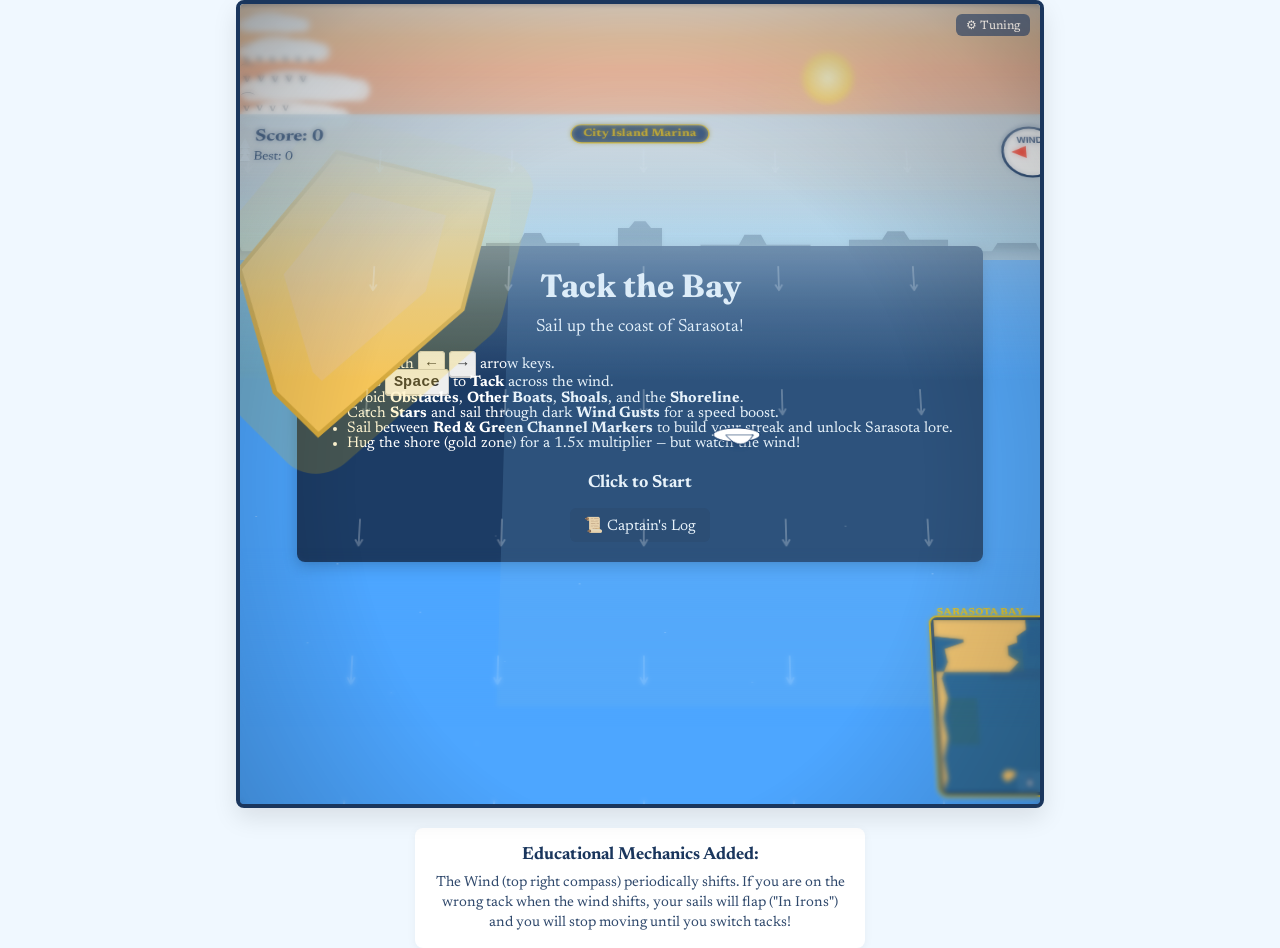
==== commit 1431ca8d: "Tune starting wind direction so the player begins on a beam reach (not immediately in irons) Co-auth" ====
--- a/site/sailing-game.html
+++ b/site/sailing-game.html
@@ -1412,8 +1412,9 @@
                 heading: -Math.PI / 2, // Player-desired heading (steered by arrow keys)
                 vx: 0, vy: 0          // For smooth omni-directional motion
             };
-            windDir = Math.PI / 2;
-            targetWindDir = Math.PI / 2;
+            // Wind blowing from the NNE - boat starts on a beam reach to the WNW
+            windDir = Math.PI * 0.75; // ~135° (south-southwest blowing direction)
+            targetWindDir = Math.PI * 0.75;
             entities = [];
             floatingTexts = [];
             scoreJuiceTimer = 0;
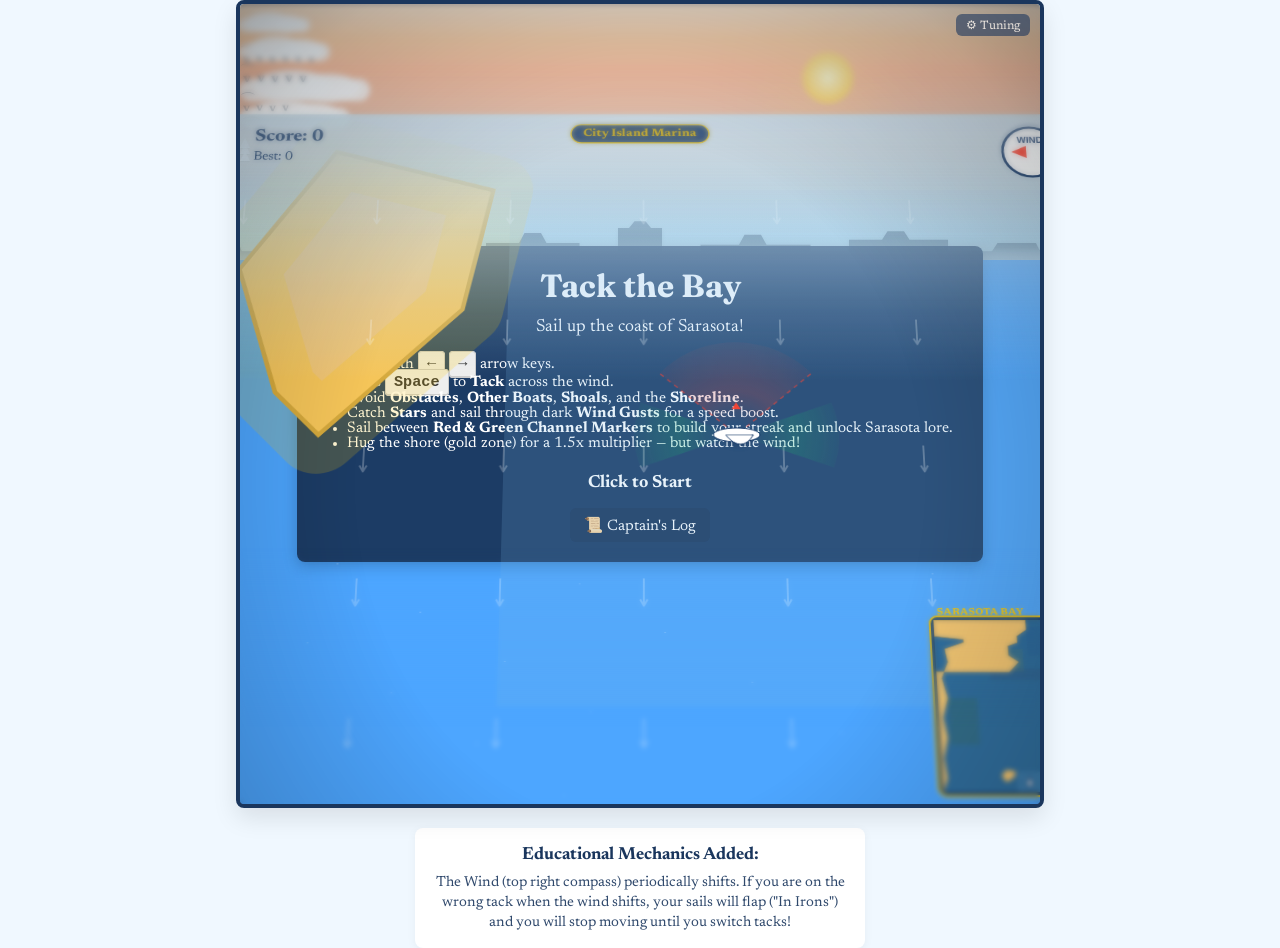
==== commit bc408283: "Add sailing-angle guide projected from boat: red no-go cone, green beam-reach wedges, wind-source ch" ====
--- a/site/sailing-game.html
+++ b/site/sailing-game.html
@@ -1807,6 +1807,77 @@
                     ctx.stroke();
                 }
             }
+        }
+        
+        // Sailing-angle guide projected from the boat: a soft red no-go cone
+        // pointing into the wind, and faint green wedges at the best-sailing
+        // (beam-reach) angles. Tells the player which directions are fast,
+        // which are slow, and which are forbidden - without text.
+        function drawSailingGuide() {
+            const NO_GO = 0.85; // matches movement clamp - ~49° each side of upwind
+            const upwindDir = windDir + Math.PI;
+            const RADIUS = 110;
+            
+            ctx.save();
+            ctx.translate(boat.x, boat.y);
+            
+            // ---- No-go zone: red wedge pointing upwind ----
+            let noGoGrad = ctx.createRadialGradient(0, 0, 14, 0, 0, RADIUS);
+            noGoGrad.addColorStop(0, 'rgba(231, 76, 60, 0)');
+            noGoGrad.addColorStop(0.4, 'rgba(231, 76, 60, 0.18)');
+            noGoGrad.addColorStop(1, 'rgba(231, 76, 60, 0.05)');
+            ctx.fillStyle = noGoGrad;
+            ctx.beginPath();
+            ctx.moveTo(0, 0);
+            ctx.arc(0, 0, RADIUS, upwindDir - NO_GO, upwindDir + NO_GO);
+            ctx.closePath();
+            ctx.fill();
+            
+            // Dashed boundary edges of the no-go zone for clarity
+            ctx.strokeStyle = 'rgba(231, 76, 60, 0.55)';
+            ctx.lineWidth = 1.5;
+            ctx.setLineDash([5, 5]);
+            for (let s of [-1, 1]) {
+                let a = upwindDir + s * NO_GO;
+                ctx.beginPath();
+                ctx.moveTo(Math.cos(a) * 14, Math.sin(a) * 14);
+                ctx.lineTo(Math.cos(a) * RADIUS, Math.sin(a) * RADIUS);
+                ctx.stroke();
+            }
+            ctx.setLineDash([]);
+            
+            // ---- Best-sailing wedges: faint green at beam reach (perpendicular to wind) ----
+            // The two beam-reach directions are at upwindDir ± π/2
+            const BEAM_HALF = 0.35; // ~20° wedge each side
+            for (let s of [-1, 1]) {
+                let beamDir = upwindDir + s * (Math.PI / 2);
+                let beamGrad = ctx.createRadialGradient(0, 0, 14, 0, 0, RADIUS);
+                beamGrad.addColorStop(0, 'rgba(46, 204, 113, 0)');
+                beamGrad.addColorStop(0.5, 'rgba(46, 204, 113, 0.16)');
+                beamGrad.addColorStop(1, 'rgba(46, 204, 113, 0.04)');
+                ctx.fillStyle = beamGrad;
+                ctx.beginPath();
+                ctx.moveTo(0, 0);
+                ctx.arc(0, 0, RADIUS, beamDir - BEAM_HALF, beamDir + BEAM_HALF);
+                ctx.closePath();
+                ctx.fill();
+            }
+            
+            // ---- Tiny "wind from" arrow tucked inside the boat radius ----
+            // A small chevron at the upwind edge of the inner ring, showing
+            // unambiguously which side the wind is coming FROM.
+            ctx.fillStyle = 'rgba(231, 76, 60, 0.9)';
+            ctx.save();
+            ctx.rotate(upwindDir);
+            ctx.beginPath();
+            ctx.moveTo(38, 0);
+            ctx.lineTo(30, -5);
+            ctx.lineTo(30, 5);
+            ctx.closePath();
+            ctx.fill();
+            ctx.restore();
+            
+            ctx.restore();
         }
 
         // Mini-map: top-down overview of the entire bay in the bottom-right
@@ -2991,6 +3062,7 @@
             
             drawLand();
             drawWind();
+            drawSailingGuide();
             drawEntities();
             drawBoat();
             
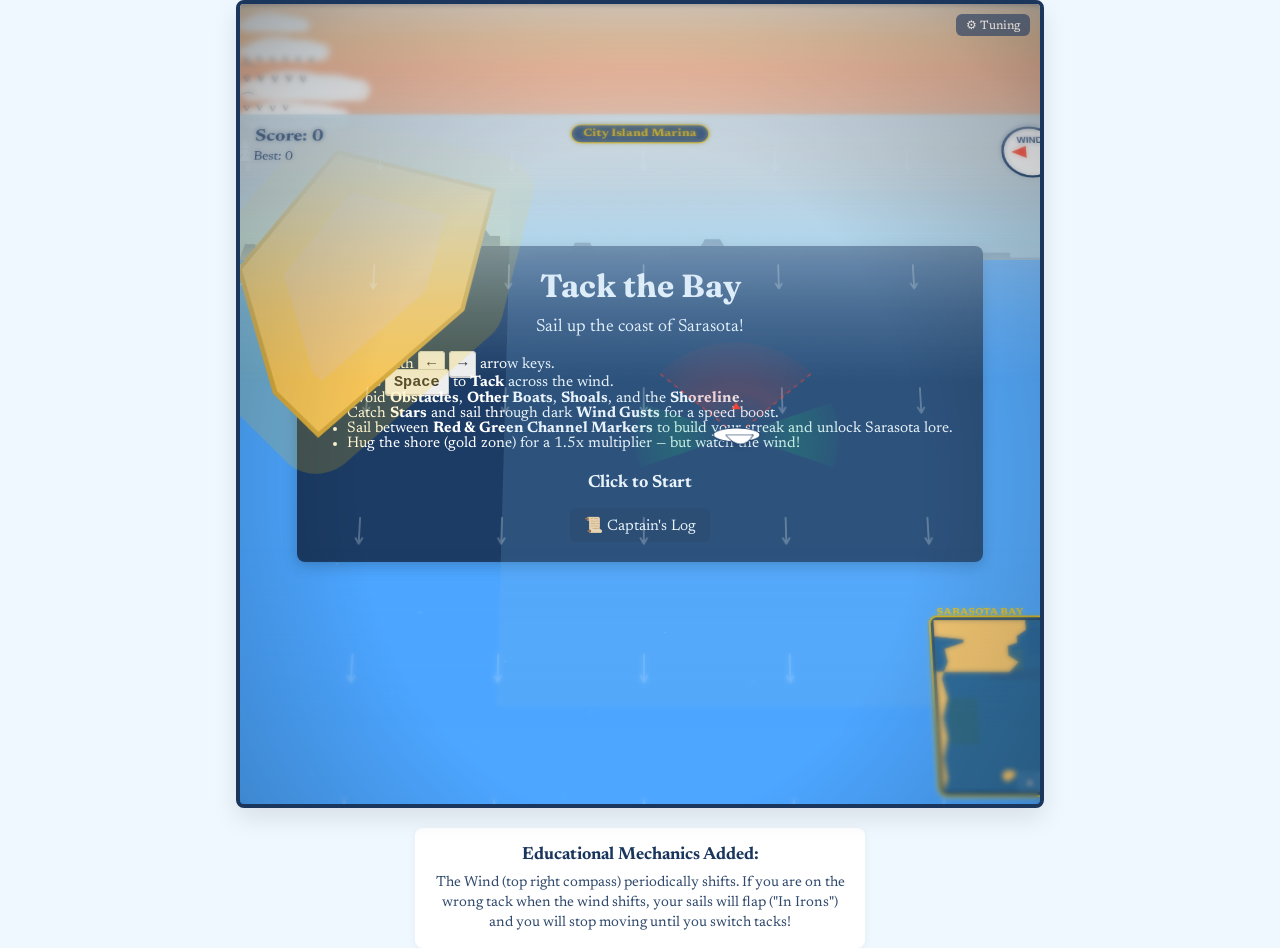
==== commit 27b6ad55: "World-locked horizon: sun (SW) and triplicated mainland skyline (E) scroll across the screen as the " ====
--- a/site/sailing-game.html
+++ b/site/sailing-game.html
@@ -60,11 +60,24 @@
         }
         #horizon-layer .sun {
             position: absolute;
+            /* Position is set dynamically each frame by JS */
             top: 18%; left: 70%;
             width: 56px; height: 56px;
             border-radius: 50%;
             background: radial-gradient(circle, #fff5c2 0%, #ffd569 55%, rgba(255,200,100,0) 75%);
             box-shadow: 0 0 60px 20px rgba(255, 200, 130, 0.4);
+            will-change: left, opacity;
+        }
+        /* Wrapper for skyline panorama - JS slides it horizontally based on
+           player heading so the mainland silhouette appears in its true
+           compass direction. The skyline itself is duplicated 3x inside. */
+        #horizon-layer .skyline-pano {
+            position: absolute;
+            left: 0; right: 0; bottom: -8px;
+            height: 50px;
+            pointer-events: none;
+            overflow: visible;
+            will-change: transform;
         }
         #horizon-layer .skyline { display: none; }
         /* Skyline sits at the bottom of the horizon layer with a soft alpha fade
@@ -647,10 +660,23 @@
                 <!-- Big lone osprey, very rare -->
                 <div class="bird-single" style="top: 60%; animation-duration: 75s; animation-delay: -10s; font-size: 22px; color: #8b5a2b; opacity: 0.65; animation-name: bird-arc-rl;"><span class="wing">⌒</span></div>
             </div>
-            <svg class="skyline-svg" viewBox="0 0 800 60" preserveAspectRatio="none">
-                <!-- Stylized Sarasota skyline silhouette -->
-                <path d="M0,60 L0,40 L25,40 L28,30 L35,30 L38,40 L60,40 L60,28 L80,28 L80,40 L100,40 L100,32 L130,32 L130,38 L160,38 L165,22 L175,22 L180,38 L210,38 L215,15 L225,15 L230,38 L260,38 L260,30 L290,30 L295,18 L310,18 L315,30 L345,30 L345,40 L380,40 L380,12 L390,12 L395,4 L405,4 L410,12 L420,12 L420,40 L455,40 L455,32 L490,32 L495,20 L510,20 L515,32 L555,32 L555,40 L590,40 L590,26 L620,26 L625,16 L640,16 L645,26 L680,26 L680,40 L720,40 L725,30 L760,30 L763,38 L800,38 L800,60 Z" fill="#33526b"/>
-            </svg>
+            <!-- Skyline panorama: 3 copies of the Sarasota silhouette laid
+                 side-by-side. JS slides the parent based on boat heading so
+                 the mainland appears in its true compass direction (E). -->
+            <div class="skyline-pano" id="skyline-pano">
+                <svg class="skyline-svg" viewBox="0 0 800 60" preserveAspectRatio="none"
+                     style="position:absolute; left:-100%; width:100%; height:100%;">
+                    <path d="M0,60 L0,40 L25,40 L28,30 L35,30 L38,40 L60,40 L60,28 L80,28 L80,40 L100,40 L100,32 L130,32 L130,38 L160,38 L165,22 L175,22 L180,38 L210,38 L215,15 L225,15 L230,38 L260,38 L260,30 L290,30 L295,18 L310,18 L315,30 L345,30 L345,40 L380,40 L380,12 L390,12 L395,4 L405,4 L410,12 L420,12 L420,40 L455,40 L455,32 L490,32 L495,20 L510,20 L515,32 L555,32 L555,40 L590,40 L590,26 L620,26 L625,16 L640,16 L645,26 L680,26 L680,40 L720,40 L725,30 L760,30 L763,38 L800,38 L800,60 Z" fill="#33526b"/>
+                </svg>
+                <svg class="skyline-svg" viewBox="0 0 800 60" preserveAspectRatio="none"
+                     style="position:absolute; left:0; width:100%; height:100%;">
+                    <path d="M0,60 L0,40 L25,40 L28,30 L35,30 L38,40 L60,40 L60,28 L80,28 L80,40 L100,40 L100,32 L130,32 L130,38 L160,38 L165,22 L175,22 L180,38 L210,38 L215,15 L225,15 L230,38 L260,38 L260,30 L290,30 L295,18 L310,18 L315,30 L345,30 L345,40 L380,40 L380,12 L390,12 L395,4 L405,4 L410,12 L420,12 L420,40 L455,40 L455,32 L490,32 L495,20 L510,20 L515,32 L555,32 L555,40 L590,40 L590,26 L620,26 L625,16 L640,16 L645,26 L680,26 L680,40 L720,40 L725,30 L760,30 L763,38 L800,38 L800,60 Z" fill="#33526b"/>
+                </svg>
+                <svg class="skyline-svg" viewBox="0 0 800 60" preserveAspectRatio="none"
+                     style="position:absolute; left:100%; width:100%; height:100%;">
+                    <path d="M0,60 L0,40 L25,40 L28,30 L35,30 L38,40 L60,40 L60,28 L80,28 L80,40 L100,40 L100,32 L130,32 L130,38 L160,38 L165,22 L175,22 L180,38 L210,38 L215,15 L225,15 L230,38 L260,38 L260,30 L290,30 L295,18 L310,18 L315,30 L345,30 L345,40 L380,40 L380,12 L390,12 L395,4 L405,4 L410,12 L420,12 L420,40 L455,40 L455,32 L490,32 L495,20 L510,20 L515,32 L555,32 L555,40 L590,40 L590,26 L620,26 L625,16 L640,16 L645,26 L680,26 L680,40 L720,40 L725,30 L760,30 L763,38 L800,38 L800,60 Z" fill="#33526b"/>
+                </svg>
+            </div>
             <div class="horizon-haze"></div>
         </div>
         <div id="world-stage">
@@ -1880,6 +1906,49 @@
             ctx.restore();
         }
 
+        // World-locked horizon panorama: as the boat turns, the sun and
+        // mainland skyline scroll across the screen to match real compass
+        // directions. Sun sits in the SW (typical Sarasota afternoon),
+        // mainland is to the E, open Gulf to the W. Features behind the
+        // player fade out and slide off-screen.
+        const HORIZON = {
+            sunDir:     Math.PI * 0.75,  // SW = afternoon sun
+            mainlandDir: 0,              // E = mainland silhouette
+            FOV: Math.PI                 // 180° horizontal field of view
+        };
+        let _horizonSunEl = null;
+        let _horizonSkyEl = null;
+        function updateHorizon() {
+            if (!_horizonSunEl) _horizonSunEl = document.querySelector('#horizon-layer .sun');
+            if (!_horizonSkyEl) _horizonSkyEl = document.getElementById('skyline-pano');
+            if (!_horizonSunEl || !_horizonSkyEl) return;
+            
+            // Sun: position by angular offset from boat heading
+            let sunDelta = getAngleDiff(HORIZON.sunDir, boat.angle);
+            if (Math.abs(sunDelta) < HORIZON.FOV / 2 + 0.3) {
+                let pct = 50 + (sunDelta / HORIZON.FOV) * 100;
+                _horizonSunEl.style.left = pct.toFixed(2) + '%';
+                // Fade out the sun as it nears the edge of view
+                let edgeT = Math.max(0, 1 - Math.abs(sunDelta) / (HORIZON.FOV / 2));
+                _horizonSunEl.style.opacity = (0.3 + 0.7 * edgeT).toFixed(2);
+            } else {
+                _horizonSunEl.style.opacity = '0';
+            }
+            
+            // Skyline: shift the panorama horizontally so the mainland
+            // appears at its correct compass direction. The pano is 300%
+            // wide and centered, with copies at -100%, 0, +100%.
+            let mlDelta = getAngleDiff(HORIZON.mainlandDir, boat.angle);
+            // shiftPercent maps angular offset to a horizontal translation
+            // measured in viewport widths. shift = -mlDelta/FOV moves the
+            // skyline left when the mainland direction is to the right of
+            // your facing (so it appears properly placed on screen).
+            let shiftVw = (mlDelta / HORIZON.FOV) * 100;
+            // Wrap to the central copy when shift exceeds ±100vw
+            shiftVw = ((shiftVw + 100) % 200) - 100;
+            _horizonSkyEl.style.transform = `translate3d(${shiftVw.toFixed(2)}vw, 0, 0)`;
+        }
+        
         // Mini-map: top-down overview of the entire bay in the bottom-right
         function drawMiniMap() {
             const SIZE = 180;
@@ -3129,6 +3198,7 @@
         function loop() {
             update();
             draw();
+            updateHorizon();
             requestAnimationFrame(loop);
         }
 
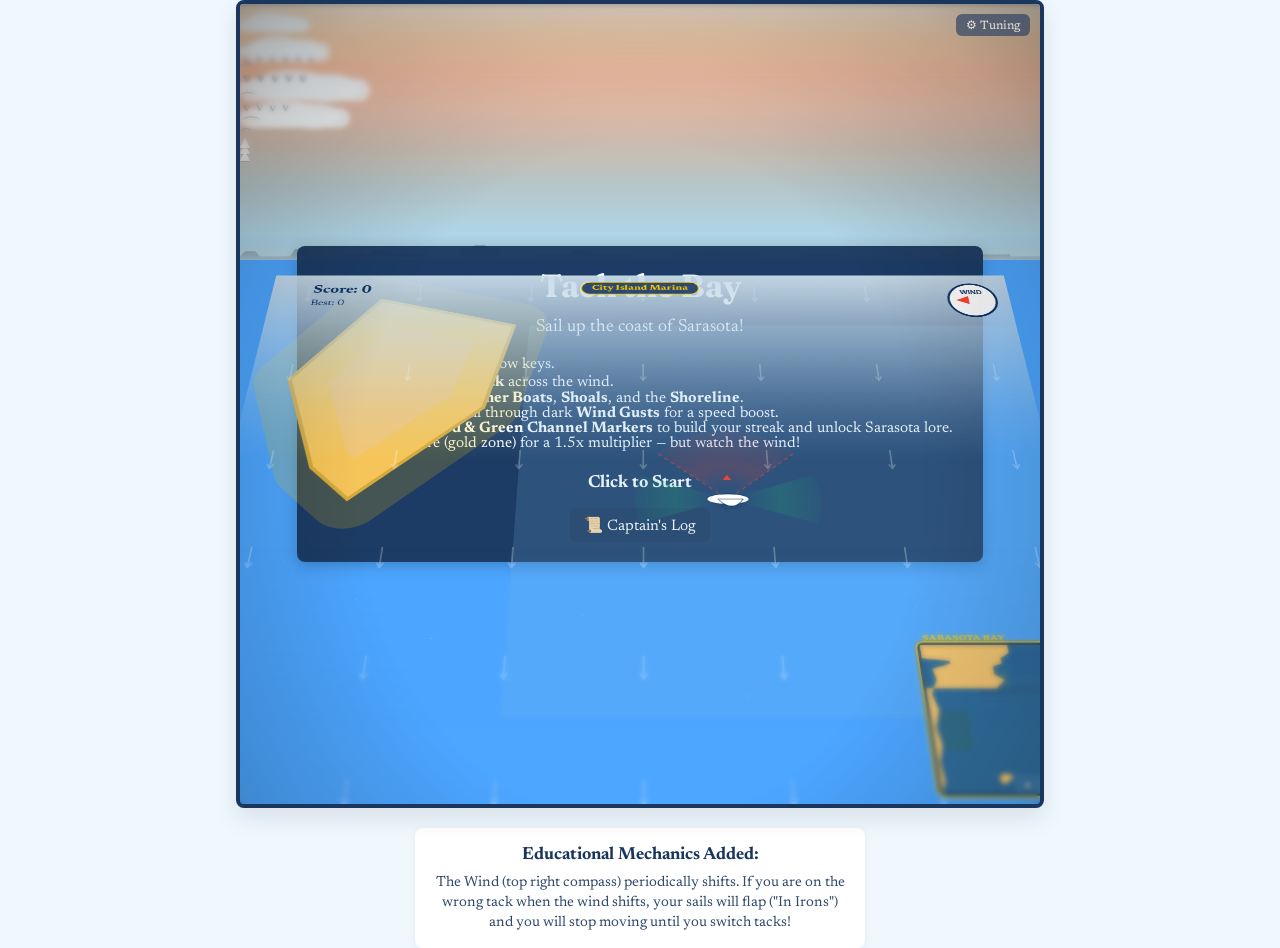
==== commit 63ec2526: "Tuning defaults: base 1.20, irons 0.34, close 1.10, puff/jump/rec as requested; default perspective " ====
--- a/site/sailing-game.html
+++ b/site/sailing-game.html
@@ -33,7 +33,7 @@
         
         /* The horizon layer sits behind the canvas, in HTML so it stays sharp.
            Heights/positions are tuned to match where the tilted canvas's top edge
-           appears (~28-32% down from the container top with rotateX(18deg)). */
+           appears (~28-36% down from the container top with rotateX(30deg)). */
         #horizon-layer {
             position: absolute;
             top: 0;
@@ -73,8 +73,8 @@
            compass direction. The skyline itself is duplicated 3x inside. */
         #horizon-layer .skyline-pano {
             position: absolute;
-            left: 0; right: 0; bottom: -8px;
-            height: 50px;
+            left: 0; right: 0; bottom: -4px;
+            height: 28px;
             pointer-events: none;
             overflow: visible;
             will-change: transform;
@@ -87,13 +87,15 @@
         #horizon-layer .skyline-svg {
             position: absolute;
             left: -5%; right: -5%;
-            bottom: -8px;
+            bottom: 0;
             width: 110%;
-            height: 50px;
-            opacity: 0.7;
-            filter: drop-shadow(0 1px 2px rgba(0,0,0,0.15));
-            -webkit-mask-image: linear-gradient(to bottom, #000 0%, #000 60%, rgba(0,0,0,0.4) 85%, transparent 100%);
-            mask-image: linear-gradient(to bottom, #000 0%, #000 60%, rgba(0,0,0,0.4) 85%, transparent 100%);
+            height: 100%;
+            opacity: 0.52;
+            transform: scaleY(0.72);
+            transform-origin: center bottom;
+            filter: blur(0.35px) drop-shadow(0 1px 1px rgba(0,0,0,0.12));
+            -webkit-mask-image: linear-gradient(to bottom, #000 0%, #000 55%, rgba(0,0,0,0.35) 88%, transparent 100%);
+            mask-image: linear-gradient(to bottom, #000 0%, #000 55%, rgba(0,0,0,0.35) 88%, transparent 100%);
         }
         /* Horizon haze right at the seam, color-matched to the cool atmospheric
            blue at the bottom of the horizon gradient so it doesn't introduce
@@ -241,7 +243,7 @@
             width: 124%;
             height: 100%;
             transform-style: preserve-3d;
-            transform: rotateX(12deg) translateZ(0);
+            transform: rotateX(30deg) translateZ(0);
             transform-origin: 50% 100%;
             z-index: 1;
         }
@@ -749,30 +751,30 @@
                     <button onclick="event.stopPropagation(); toggleDebugPanel();">hide</button>
                 </h3>
                 <label>Base Speed <span class="val" id="val-base">1.20</span></label>
-                <div class="row"><input type="range" id="t-base" min="0.6" max="1.6" step="0.05" value="1.0"></div>
+                <div class="row"><input type="range" id="t-base" min="0.6" max="1.6" step="0.05" value="1.20"></div>
                 
-                <label>In Irons <span class="val" id="val-irons">0.18</span></label>
-                <div class="row"><input type="range" id="t-irons" min="0.05" max="0.6" step="0.01" value="0.32"></div>
+                <label>In Irons <span class="val" id="val-irons">0.34</span></label>
+                <div class="row"><input type="range" id="t-irons" min="0.05" max="0.6" step="0.01" value="0.34"></div>
                 
-                <label>Close-Hauled <span class="val" id="val-close">1.20</span></label>
-                <div class="row"><input type="range" id="t-close" min="0.6" max="1.5" step="0.05" value="1.0"></div>
+                <label>Close-Hauled <span class="val" id="val-close">1.10</span></label>
+                <div class="row"><input type="range" id="t-close" min="0.6" max="1.5" step="0.05" value="1.10"></div>
                 
-                <label>Beam Reach (top) <span class="val" id="val-beam">1.90</span></label>
+                <label>Beam Reach (top) <span class="val" id="val-beam">1.45</span></label>
                 <div class="row"><input type="range" id="t-beam" min="0.8" max="2.2" step="0.05" value="1.45"></div>
                 
-                <label>Running <span class="val" id="val-run">1.30</span></label>
+                <label>Running <span class="val" id="val-run">1.15</span></label>
                 <div class="row"><input type="range" id="t-run" min="0.6" max="1.8" step="0.05" value="1.15"></div>
                 
                 <hr style="margin:10px 0; border:none; border-top:1px solid #d9c89a;">
                 
-                <label>Puff Multiplier <span class="val" id="val-puff">2.20</span></label>
-                <div class="row"><input type="range" id="t-puff" min="1.0" max="3.0" step="0.05" value="1.5"></div>
+                <label>Puff Multiplier <span class="val" id="val-puff">1.50</span></label>
+                <div class="row"><input type="range" id="t-puff" min="1.0" max="3.0" step="0.05" value="1.50"></div>
                 
-                <label>Star Jump Multiplier <span class="val" id="val-jump">1.80</span></label>
-                <div class="row"><input type="range" id="t-jump" min="1.0" max="2.5" step="0.05" value="1.3"></div>
+                <label>Star Jump Multiplier <span class="val" id="val-jump">1.30</span></label>
+                <div class="row"><input type="range" id="t-jump" min="1.0" max="2.5" step="0.05" value="1.30"></div>
                 
-                <label>Recovery Multiplier <span class="val" id="val-rec">1.50</span></label>
-                <div class="row"><input type="range" id="t-rec" min="1.0" max="2.0" step="0.05" value="1.25"></div>
+                <label>Recovery Multiplier <span class="val" id="val-rec">1.40</span></label>
+                <div class="row"><input type="range" id="t-rec" min="1.0" max="2.0" step="0.05" value="1.40"></div>
                 
                 <button id="reset-tuning" style="margin-top:10px; width:100%; background:#1a365d; color:#fff; border:none; border-radius:4px; padding:6px; cursor:pointer; font-family:'Newsreader',serif;">Reset to Tightened Defaults</button>
                 
@@ -782,9 +784,9 @@
                     Flat (top-down) view
                 </label>
                 <label style="display:block; margin-top:6px;">
-                    Perspective tilt <span class="val" id="val-tilt">18°</span>
+                    Perspective tilt <span class="val" id="val-tilt">30°</span>
                 </label>
-                <div class="row"><input type="range" id="t-tilt" min="0" max="35" step="1" value="12" oninput="document.getElementById('val-tilt').textContent = this.value+'°'; document.querySelector('#world-stage').style.transform = 'rotateX('+this.value+'deg) translateZ(0)';"></div>
+                <div class="row"><input type="range" id="t-tilt" min="0" max="40" step="1" value="30" oninput="document.getElementById('val-tilt').textContent = this.value+'°'; document.querySelector('#world-stage').style.transform = 'rotateX('+this.value+'deg) translateZ(0)';"></div>
             </div>
         </div>
     </div>
@@ -842,14 +844,14 @@
         // Speed tuning - tightened range so the player feels more in control
         // Top speed reduced, in-irons sped up, multipliers softened
         const DEFAULT_TUNING = {
-            base: 1.0,
-            irons: 0.32,
-            close: 1.0,
+            base: 1.20,
+            irons: 0.34,
+            close: 1.10,
             beam: 1.45,
             run: 1.15,
-            puff: 1.5,
-            jump: 1.3,
-            rec: 1.25
+            puff: 1.50,
+            jump: 1.30,
+            rec: 1.40
         };
         let tuning = Object.assign({}, DEFAULT_TUNING);
         
